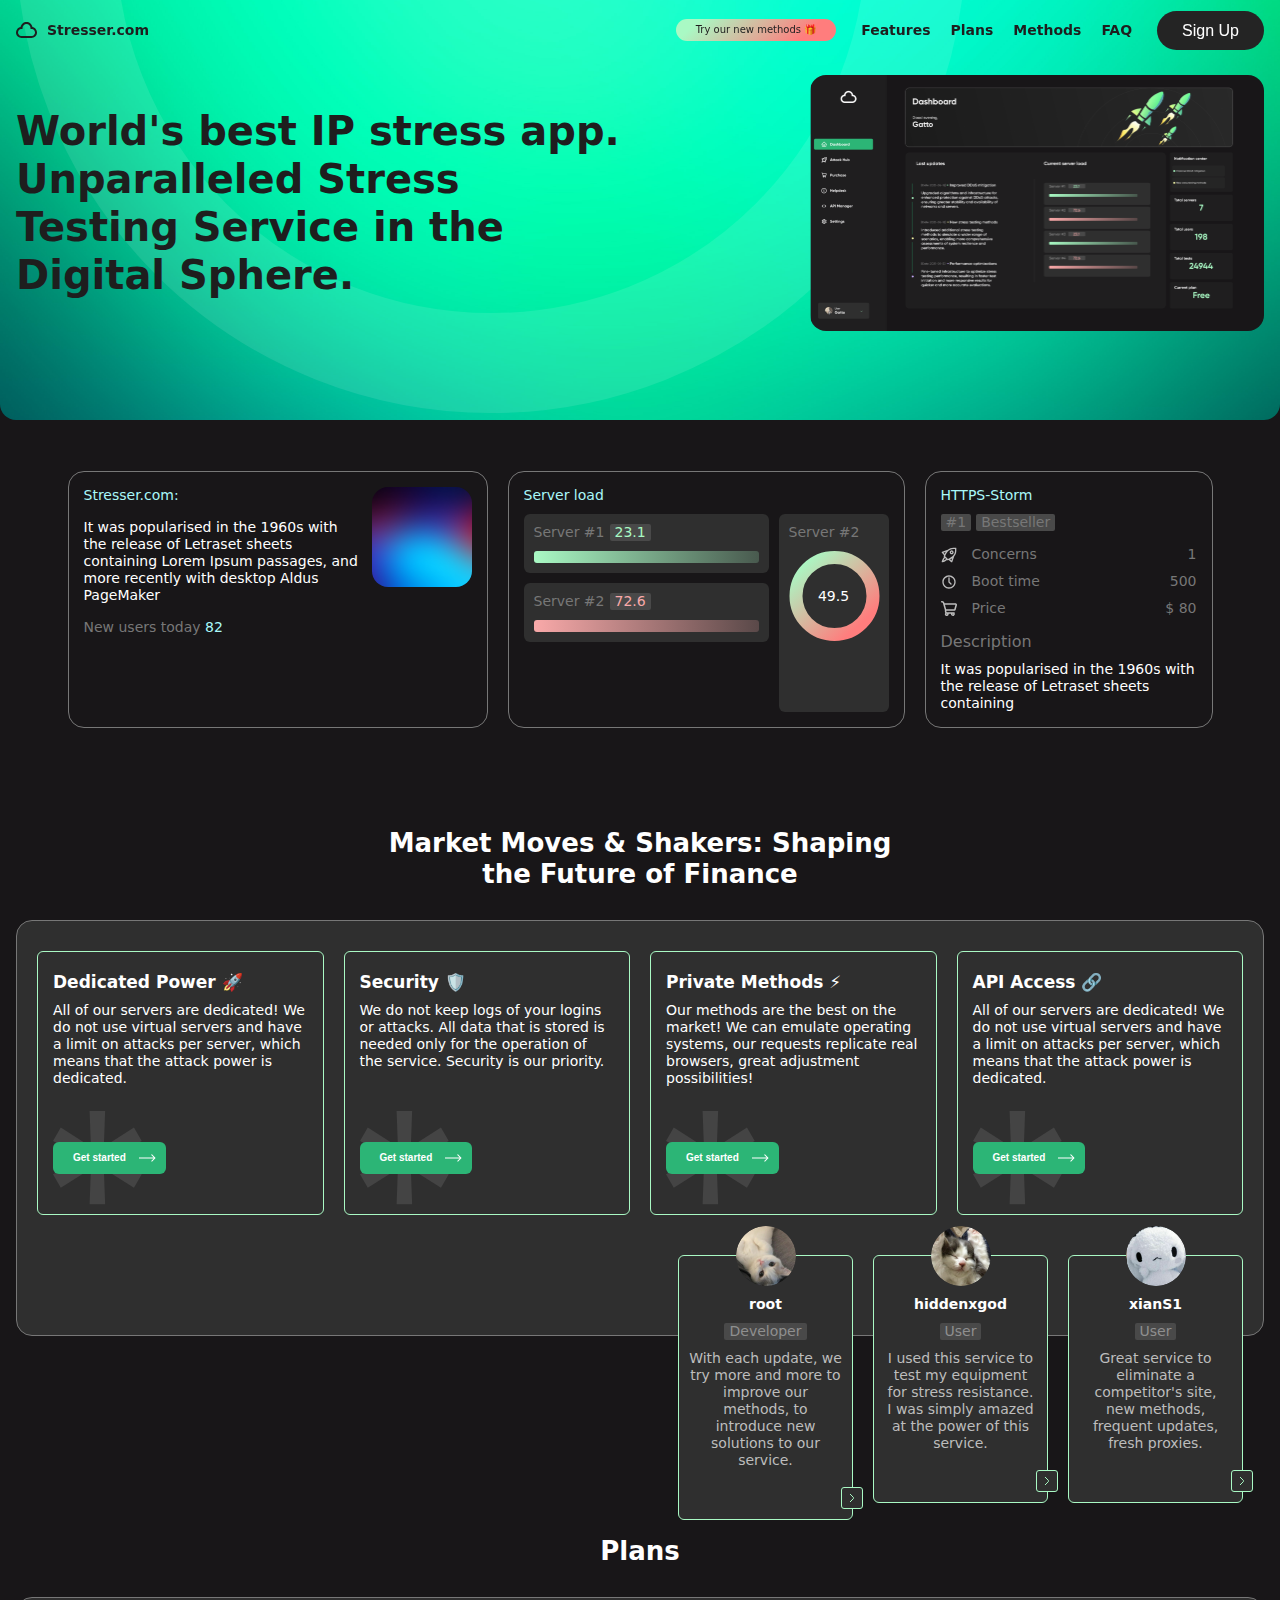
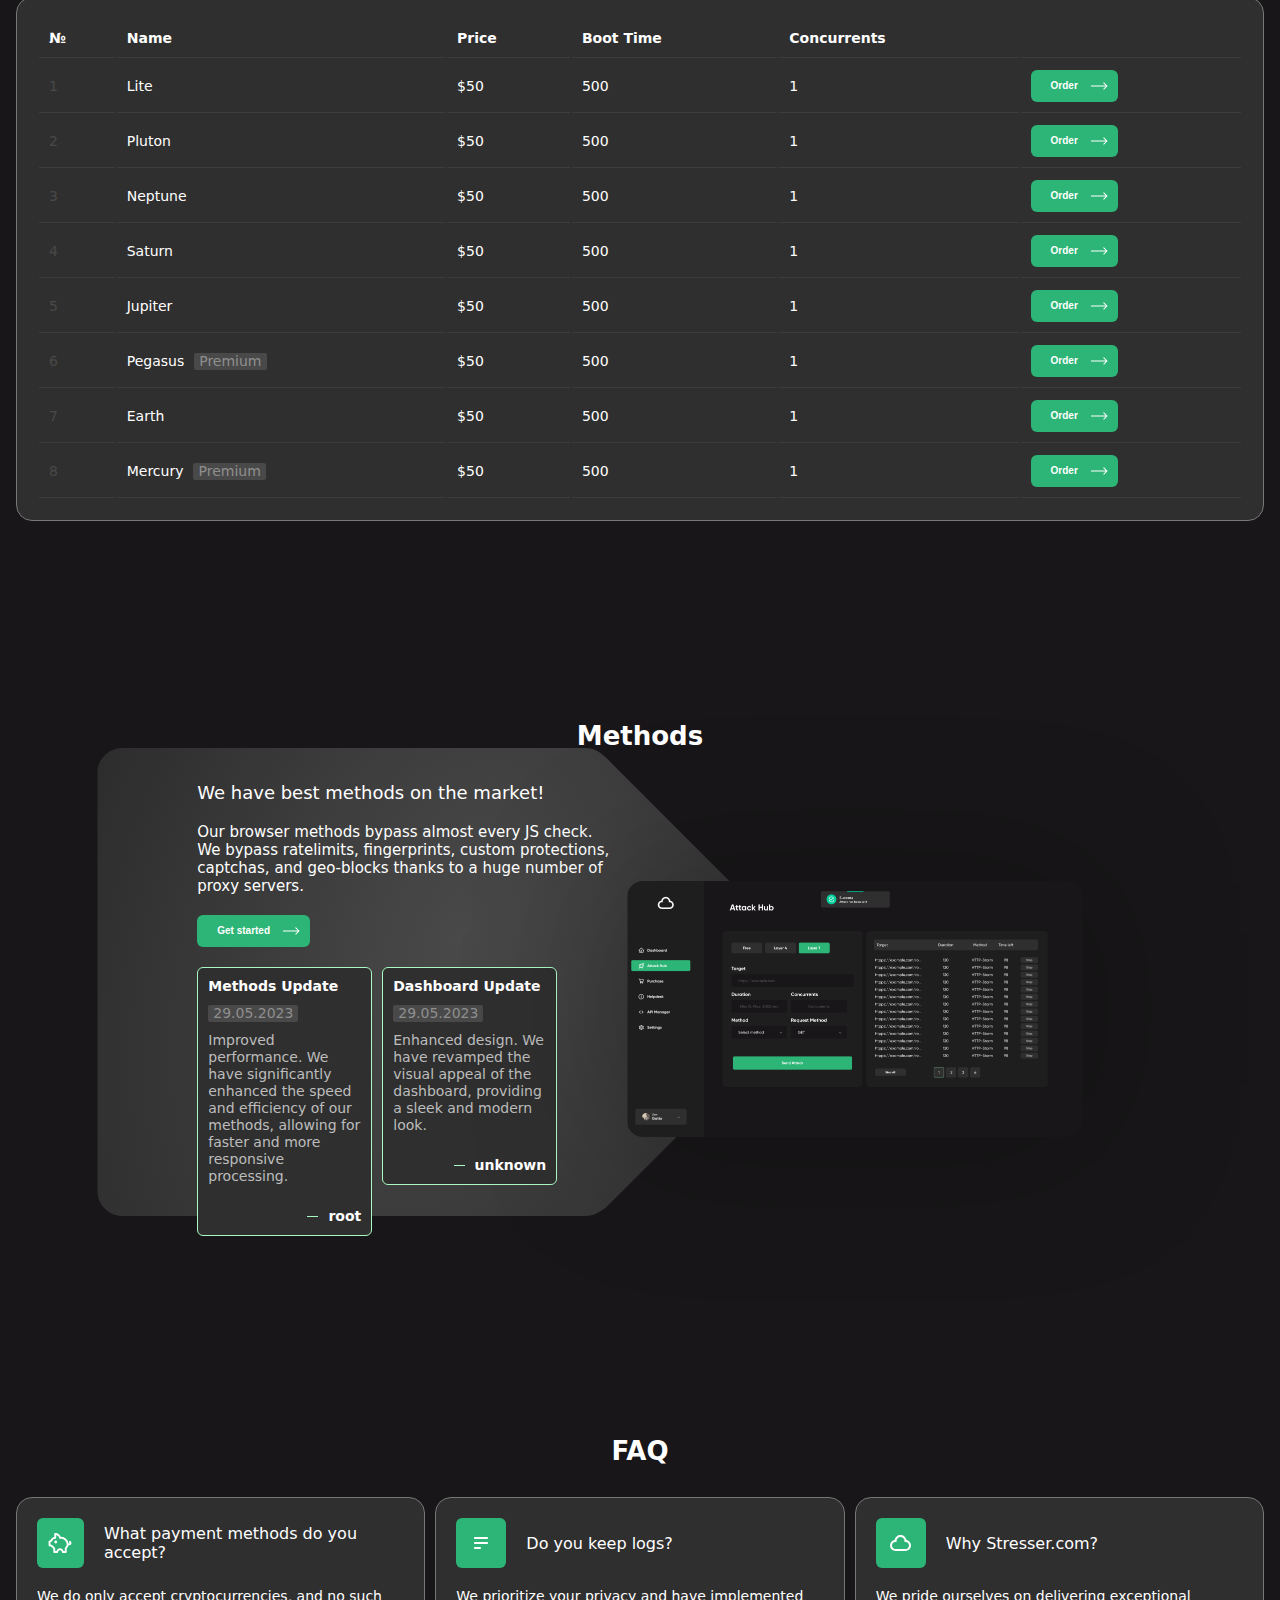
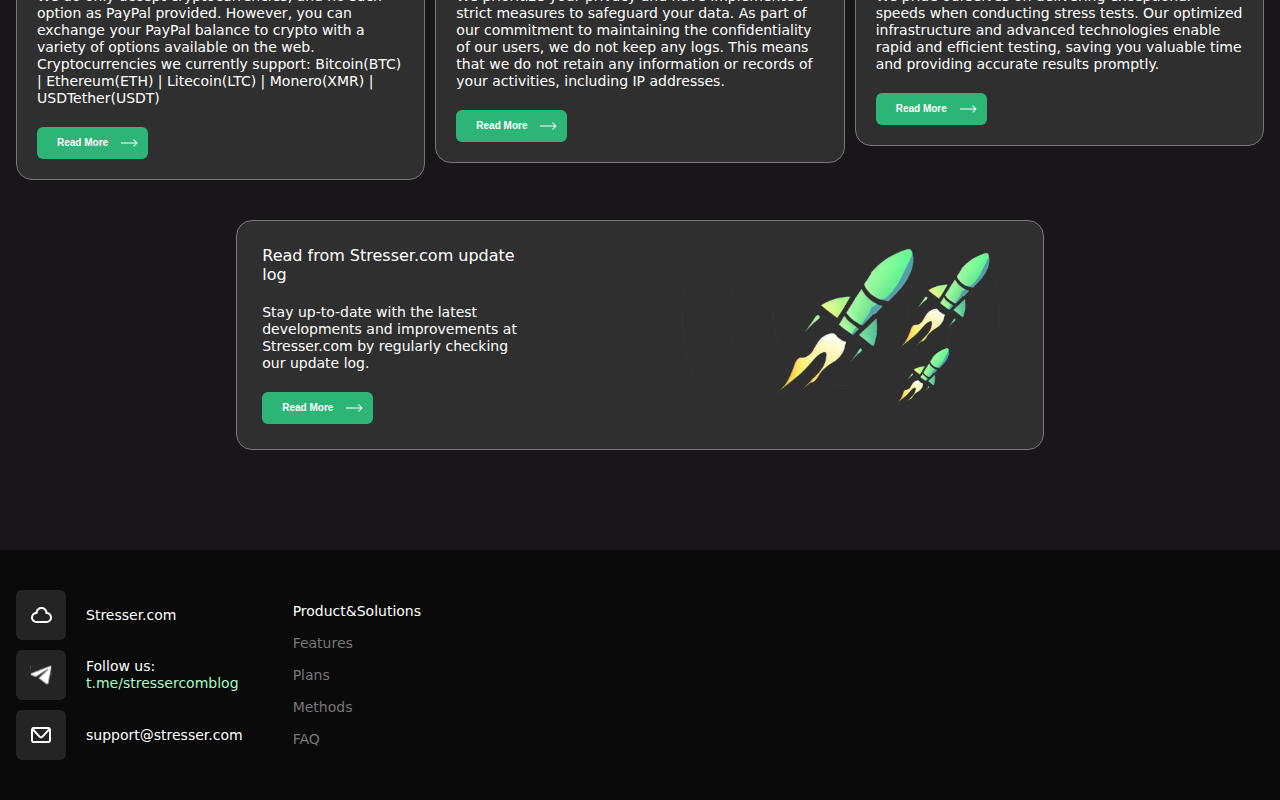
==== index.html @ dfbd0853 "initial commit" ====
<!DOCTYPE html>
<html lang="en">

<head>
	<meta charset="utf-8">
	<meta name="viewport" content="width=device-width, minimum-scale=0.94, maximum-scale=0.94, user-scalable=0" />
	<link rel="icon" type="image/x-icon" href="/assets/uploads/favicon/favicon.svg" />
	<!-- <base href="https://stresser.fadeinside.online"> -->

	<link href="/css/styles.css" rel="stylesheet">
	<script src="/javascript/jquery.js" type="text/javascript"></script>
	<script src="/javascript/scripts.js" type="text/javascript" defer async="false"></script>
</head>

<body>

	<header class="fixed top-0px z-100 left-0px ease flex dir-column jc-center ai-center padd-rl-15px gap-10px min-h-60px col-002 crop">
		<div class="flex max-w-1248px dir-row jc-spabet ai-center gap-10px">
			<!-- logo -->
			<a href="/" class="flex dir-row ai-center gap-10px w-fit">
				<img src="/assets/icons/header-cloud-icon.svg" alt="">
				<p class="bolt">Stresser.com</p>
			</a>
			<!-- menu -->
			<div class="flex dir-row ai-center gap-25px w-fit">
				<a href="" class="flex dir-row ai-center padd-rl-20px padd-tb-5px gap-15px col-bg-011 radius-20px">
					<span class="small-10px medium">Try our new methods <span class="gift">🎁</span></span>
				</a>
				<div class="w-fit flex dir-row ai-start gap-20px">
					<a href="#" class="bolt">Features</a>
					<a href="#" class="bolt">Plans</a>
					<a href="#" class="bolt">Methods</a>
					<a href="#" class="bolt">FAQ</a>
				</div>
				<button class="curcle">Sign Up</button>
			</div>
		</div>
	</header>

	<div class="absolute top-0px left-0px flex dir-column ai-center padd-rl-15px gap-10px">
		<div class="flex dir-row jc-spabet ai-center max-w-1248px relative z-1">
			<img src="/assets/images/header-ellipse.svg" alt="" class="absolute top-0px left-0px z-n1 crop-X">
		</div>
		<img src="/assets/images/header-rectangle.png" alt="" height="420px" class="flex absolute top-0px left-0px z-n1 radius-b-rl-16px">
	</div>

	<div class="flex dir-column ai-center padd-rl-15px gap-10px padd-t-75px col-002">
		<div class="flex dir-row jc-spabet ai-center max-w-1248px relative wrap z-1">
			<h1 class="big bolt-semi">World's best IP stress app.<br>Unparalleled Stress<br>Testing Service in the<br>Digital Sphere.</h1>
			<img src="/assets/images/dashboard-ui.png" height="256px" alt="" class="radius-16px">
		</div>
	</div>

	<div class="flex dir-column ai-center padd-rl-15px padd-t-140px gap-10px">
		<div class="flex dir-row jc-center ai-stretch gap-20px max-w-1248px wrap">
			<!-- Stresser.com -->
			<a class="card-hover flex dir-row ai-start padd-15px gap-10px bor-1px-col005 radius-16px max-w-420px w-fit">
				<div class="flex dir-column ai-start gap-15px">
					<p class="medium col-007">Stresser.com:</p>
					<p>It was popularised in the 1960s with the release of Letraset sheets containing Lorem Ipsum passages, and more recently with desktop Aldus PageMaker</p>
					<p class="col-005">New users today <span class="col-007">82</span></p>
				</div>
				<div><img src="/assets/images/home-brurp.png" alt="" class="obj-f-cover obj-p-center size-100px radius-16px"></div>
			</a>
			<!-- Server load -->
			<a class="card-hover flex dir-column ai-start padd-15px gap-10px bor-1px-col005 radius-16px max-w-420px w-fit">
				<p class="medium col-007">Server load</p>
				<div class="flex dir-row gap-10px w-fit h-100">
					<div class="flex dir-column ai-start gap-10px">
						<!-- #1 -->
						<div class="flex dir-column ai-start padd-10px gap-10px col-bg-004 radius-6px">
							<div class="c43419 --green">
								<p class="col-005">Server #1</p>
								<span>23.1</span>
							</div>
							<div class="c1337"></div>
						</div>
						<!-- #2 -->
						<div class="flex dir-column ai-start padd-10px gap-10px col-bg-004 radius-6px">
							<div class="c43419 --red">
								<p class="col-005">Server #2</p>
								<span>72.6</span>
							</div>
							<div class="c1337 --red"></div>
						</div>
					</div>
					<!-- Curcle -->
					<div class="flex dir-column padd-10px gap-10px col-bg-004 radius-6px">
						<p class="col-005">Server #2</p>
						<div class="flex dir-column ai-center jc-center">
							<div class="size-90px flex dir-column ai-center jc-center relative">
								<img src="/assets/icons/home-curcle.svg" alt="" class="absolute top-0px left-0px">
								<p>49.5</p>
							</div>
						</div>
					</div>
				</div>
			</a>
			<!-- HTTPS-Storm -->
			<a class="card-hover flex dir-column ai-start padd-15px gap-10px bor-1px-col005 radius-16px max-w-420px w-fit">
				<p class="medium col-007">HTTPS-Storm</p>
				<div class="c43419 col-005">
					<span>#1</span>
					<span>Bestseller</span>
				</div>
				<div class="flex dir-column ai-start gap-10px padd-tb-5px">
					<div class="w-256px flex dir-row jc-spabet ai-center col-005">
						<div class="w-fit flex dir-row ai-center gap-15px">
							<img src="/assets/icons/rocket-icon.svg" alt="">
							<p>Concerns</p>
						</div>
						<p>1</p>
					</div>
					<div class="w-256px flex dir-row jc-spabet ai-center col-005">
						<div class="w-fit flex dir-row ai-center gap-15px">
							<img src="/assets/icons/clock-icon.svg" alt="">
							<p>Boot time</p>
						</div>
						<p>500</p>
					</div>
					<div class="w-256px flex dir-row jc-spabet ai-center col-005">
						<div class="w-fit flex dir-row ai-center gap-15px">
							<img src="/assets/icons/shopcar-icon.svg" alt="">
							<p>Price</p>
						</div>
						<p>$ 80</p>
					</div>
				</div>
				<h5 class="col-005">Description</h5>
				<p class="max-w-256px">It was popularised in the 1960s with the release of Letraset sheets containing</p>
			</a>
		</div>
	</div>

	<div class="flex dir-column ai-center padd-t-100px padd-rl-15px gap-10px">
		<div class="flex dir-column ai-center gap-30px max-w-1248px">
			<h1 class="bolt ta-center">Market Moves & Shakers: Shaping<br>the Future of Finance</h1>
			<div class="flex dir-column ai-start padd-rl-20px padd-t-30px padd-b-80px col-bg-004 bor-1px-col005 radius-16px w-fit">
				<div class="respone-cards-256px flex dir-row ai-stretch gap-20px">
					<!-- Dedicated Power -->
					<a class="card-hover flex dir-column ai-start padd-tb-20px padd-rl-15px gap-10px /max-w-256px bol-bg-004 bor-1px-col008 radius-6px">
						<h4 class="bolt">Dedicated Power 🚀</h4>
						<p class="h-100">All of our servers are dedicated! We do not use virtual servers and have a limit on attacks per server, which means that the attack power is dedicated.</p>
						<div class="flex dir-column ai-start padd-t-45px padd-b-20px relative z-1">
							<button class="green-arr">Get started</button>
							<img src="/assets/images/star_.svg" alt="" class="absolute top-14px left-0px z-n1">
						</div>
					</a>
					<!-- Security -->
					<a class="card-hover flex dir-column ai-start padd-tb-20px padd-rl-15px gap-10px /max-w-256px bol-bg-004 bor-1px-col008 radius-6px">
						<h4 class="bolt">Security 🛡️</h4>
						<p class="h-100">We do not keep logs of your logins or attacks. All data that is stored is needed only for the operation of the service. Security is our priority.</p>
						<div class="flex dir-column ai-start padd-t-45px padd-b-20px relative z-1">
							<button class="green-arr">Get started</button>
							<img src="/assets/images/star_.svg" alt="" class="absolute top-14px left-0px z-n1">
						</div>
					</a>
					<!-- Private Methods -->
					<a class="card-hover flex dir-column ai-start padd-tb-20px padd-rl-15px gap-10px /max-w-256px bol-bg-004 bor-1px-col008 radius-6px">
						<h4 class="bolt">Private Methods ⚡</h4>
						<p class="h-100">Our methods are the best on the market! We can emulate operating systems, our requests replicate real browsers, great adjustment possibilities!</p>
						<div class="flex dir-column ai-start padd-t-45px padd-b-20px relative z-1">
							<button class="green-arr">Get started</button>
							<img src="/assets/images/star_.svg" alt="" class="absolute top-14px left-0px z-n1">
						</div>
					</a>
					<!-- API Access -->
					<a class="card-hover flex dir-column ai-start padd-tb-20px padd-rl-15px gap-10px /max-w-256px bol-bg-004 bor-1px-col008 radius-6px">
						<h4 class="bolt">API Access 🔗</h4>
						<p class="h-100">All of our servers are dedicated! We do not use virtual servers and have a limit on attacks per server, which means that the attack power is dedicated.</p>
						<div class="flex dir-column ai-start padd-t-45px padd-b-20px relative z-1">
							<button class="green-arr">Get started</button>
							<img src="/assets/images/star_.svg" alt="" class="absolute top-14px left-0px z-n1">
						</div>
					</a>
				</div>
				<div class="flex w-100 dir-row jc-end ai-start padd-t-40px gap-20px h-1px">
					<!-- root -->
					<a class="card-hover flex dir-column ai-center ta-center gap-10px max-w-175px w-fit min-h-200px col-bg-004 bor-1px-col008 radius-6px relative padd-rl-10px padd-t-40px padd-b-50px">
						<img src="/assets/images/profile/root.png" alt="" height="60px" class="radius-circle absolute top--30px left-50">
						<p class="bolt-semi">root</p>
						<div class="flex dir-row ai-start padd-rl-5px col-bg-006 radius-2px w-fit">
							<p class="col-000">Developer</p>
						</div>
						<p class="col-003">With each update, we try more and more to improve our methods, to introduce new solutions to our service.</p>
						<button class="green-bor absolute right--11px bottom-10px"><img src="/assets/icons/arrow2_button.svg" alt=""></button>
					</a>
					<!-- hiddenxgod -->
					<a class="card-hover flex dir-column ai-center ta-center gap-10px max-w-175px w-fit min-h-200px col-bg-004 bor-1px-col008 radius-6px relative padd-rl-10px padd-t-40px padd-b-50px">
						<img src="/assets/images/profile/hiddenxgod.png" alt="" height="60px" class="radius-circle absolute top--30px left-50">
						<p class="bolt-semi">hiddenxgod</p>
						<div class="flex dir-row ai-start padd-rl-5px col-bg-006 radius-2px w-fit">
							<p class="col-000">User</p>
						</div>
						<p class="col-003">I used this service to test my equipment for stress resistance. I was simply amazed at the power of this service.</p>
						<button class="green-bor absolute right--11px bottom-10px"><img src="/assets/icons/arrow2_button.svg" alt=""></button>
					</a>
					<!-- xianS1 -->
					<a class="card-hover flex dir-column ai-center ta-center gap-10px max-w-175px w-fit min-h-200px col-bg-004 bor-1px-col008 radius-6px relative padd-rl-10px padd-t-40px padd-b-50px">
						<img src="/assets/images/profile/xianS1.png" alt="" height="60px" class="radius-circle absolute top--30px left-50">
						<p class="bolt-semi">xianS1</p>
						<div class="flex dir-row ai-start padd-rl-5px col-bg-006 radius-2px w-fit">
							<p class="col-000">User</p>
						</div>
						<p class="col-003">Great service to eliminate a competitor's site, new methods, frequent updates, fresh proxies.</p>
						<button class="green-bor absolute right--11px bottom-10px"><img src="/assets/icons/arrow2_button.svg" alt=""></button>
					</a>
				</div>
			</div>
		</div>
	</div>

	<div class="flex dir-column ai-center padd-t-200px padd-rl-15px gap-10px">
		<div class="flex dir-column ai-center gap-30px max-w-1248px">
			<h1 class="bolt ta-center">Plans</h1>
			<div class="flex dir-column ai-start padd-20px col-bg-004 bor-1px-col005 radius-16px">
				<table>
					<tr>
						<th>№</th>
						<th>Name</th>
						<th>Price</th>
						<th>Boot Time</th>
						<th>Concurrents</th>
						<th></th>
					</tr>
					<tr>
						<td class="col-006">1</td>
						<td>Lite</td>
						<td>$50</td>
						<td>500</td>
						<td>1</td>
						<td>
							<button class="green-arr">Order</button>
						</td>
					</tr>
					<tr>
						<td class="col-006">2</td>
						<td>Pluton</td>
						<td>$50</td>
						<td>500</td>
						<td>1</td>
						<td>
							<button class="green-arr">Order</button>
						</td>
					</tr>
					<tr>
						<td class="col-006">3</td>
						<td>Neptune</td>
						<td>$50</td>
						<td>500</td>
						<td>1</td>
						<td>
							<button class="green-arr">Order</button>
						</td>
					</tr>
					<tr>
						<td class="col-006">4</td>
						<td>Saturn</td>
						<td>$50</td>
						<td>500</td>
						<td>1</td>
						<td>
							<button class="green-arr">Order</button>
						</td>
					</tr>
					<tr>
						<td class="col-006">5</td>
						<td>Jupiter</td>
						<td>$50</td>
						<td>500</td>
						<td>1</td>
						<td>
							<button class="green-arr">Order</button>
						</td>
					</tr>
					<tr>
						<td class="col-006">6</td>
						<td>
							<div class="flex dir-row ai-center gap-10px">
								<span>Pegasus</span>
								<div class="flex dir-row ai-start padd-rl-5px col-bg-006 radius-2px w-fit">
									<p class="col-000">Premium</p>
								</div>
							</div>
						</td>
						<td>$50</td>
						<td>500</td>
						<td>1</td>
						<td>
							<button class="green-arr">Order</button>
						</td>
					</tr>
					<tr>
						<td class="col-006">7</td>
						<td>Earth</td>
						<td>$50</td>
						<td>500</td>
						<td>1</td>
						<td>
							<button class="green-arr">Order</button>
						</td>
					</tr>
					<tr>
						<td class="col-006">8</td>
						<td>
							<div class="flex dir-row ai-center gap-10px">
								<span>Mercury</span>
								<div class="flex dir-row ai-start padd-rl-5px col-bg-006 radius-2px w-fit">
									<p class="col-000">Premium</p>
								</div>
							</div>
						</td>
						<td>$50</td>
						<td>500</td>
						<td>1</td>
						<td>
							<button class="green-arr">Order</button>
						</td>
					</tr>
				</table>
			</div>
		</div>
	</div>

	<div class="flex dir-column ai-center padd-t-200px padd-rl-15px gap-10px">
		<div class="flex dir-column ai-center gap-30px max-w-1248px">
			<h1 class="bolt ta-center">Methods</h1>
			<div class="flex dir-row ai-center gap-10px w-fit wrap">
				<div class="flex dir-column ai-start gap-20px max-w-420px relative z-1">
					<img src="/assets/icons/home-union.svg" alt="" class="c29327 z-n1">
					<h3>We have best methods on the market!</h3>
					<h6>Our browser methods bypass almost every JS check. We bypass ratelimits, fingerprints, custom protections, captchas, and geo-blocks thanks to a huge number of proxy servers.</h6>
					<button class="green-arr">Get started</button>
					<div class="flex dir-row ai-start gap-10px">
						<!-- Methods Update -->
						<a href="" class="card-hover flex dir-column ai-start gap-10px max-w-175px w-fit min-h-200px col-bg-004 bor-1px-col008 radius-6px relative padd-10px padd-b-50px">
							<p class="bolt-semi">Methods Update</p>
							<div class="flex dir-row ai-start padd-rl-5px col-bg-006 radius-2px w-fit">
								<p class="col-000">29.05.2023</p>
							</div>
							<p class="col-003">Improved performance. We have significantly enhanced the speed and efficiency of our methods, allowing for faster and more responsive processing.</p>
							<div class="absolute flex dir-row ai-center w-fit gap-10px right-0px bottom-0px padd-10px">
								<img src="/assets/icons/line_.svg" alt="">
								<p class="bolt-semi">root</p>
							</div>
						</a>
						<!-- Dashboard Update -->
						<a href="" class="card-hover flex dir-column ai-start gap-10px max-w-175px w-fit min-h-200px col-bg-004 bor-1px-col008 radius-6px relative padd-10px padd-b-50px">
							<p class="bolt-semi">Dashboard Update</p>
							<div class="flex dir-row ai-start padd-rl-5px col-bg-006 radius-2px w-fit">
								<p class="col-000">29.05.2023</p>
							</div>
							<p class="col-003">Enhanced design. We have revamped the visual appeal of the dashboard, providing a sleek and modern look.</p>
							<div class="absolute flex dir-row ai-center w-fit gap-10px right-0px bottom-0px padd-10px">
								<img src="/assets/icons/line_.svg" alt="">
								<p class="bolt-semi">unknown</p>
							</div>
						</a>
					</div>
				</div>
				<img src="/assets/images/attackhub-ui.png" height="256px" alt="" class="radius-16px shadow-75 z-1">
			</div>
		</div>
	</div>

	<div class="flex dir-column ai-center padd-t-200px padd-rl-15px gap-10px">
		<div class="flex dir-column ai-center gap-30px max-w-1248px">
			<h1 class="bolt ta-center">FAQ</h1>
			<div class="flex scroll-X">
				<div class="flex dir-row ai-start gap-10px w-fit">
					<!-- What payment methods do you accept? -->
					<div class="flex dir-column ai-start max-w-500px padd-20px gap-20px radius-16px bor-1px-col005 col-bg-004">
						<div class="flex ai-center gap-20px">
							<div class="flex size-50px ai-center jc-center radius-6px col-bg-016">
								<img src="/assets/icons/hohol-icon.svg" alt="">
							</div>
							<h5>What payment methods do you accept?</h5>
						</div>
						<p>We do only accept cryptocurrencies, and no such option as PayPal provided. However, you can exchange your PayPal balance to crypto with a variety of options available on the web. Cryptocurrencies we currently support: Bitcoin(BTC) | Ethereum(ETH) | Litecoin(LTC) | Monero(XMR) | USDTether(USDT)</p>
						<button class="green-arr">Read More</button>
					</div>
					<!-- Do you keep logs? -->
					<div class="flex dir-column ai-start max-w-500px padd-20px gap-20px radius-16px bor-1px-col005 col-bg-004">
						<div class="flex ai-center gap-20px">
							<div class="flex size-50px ai-center jc-center radius-6px col-bg-016">
								<img src="/assets/icons/list-icon.svg" alt="">
							</div>
							<h5>Do you keep logs?</h5>
						</div>
						<p>We prioritize your privacy and have implemented strict measures to safeguard your data. As part of our commitment to maintaining the confidentiality of our users, we do not keep any logs. This means that we do not retain any information or records of your activities, including IP addresses.</p>
						<button class="green-arr">Read More</button>
					</div>
					<!-- Why Stresser.com? -->
					<div class="flex dir-column ai-start max-w-500px padd-20px gap-20px radius-16px bor-1px-col005 col-bg-004">
						<div class="flex ai-center gap-20px">
							<div class="flex size-50px ai-center jc-center radius-6px col-bg-016">
								<img src="/assets/icons/cloud-icon.svg" alt="">
							</div>
							<h5>Why Stresser.com?</h5>
						</div>
						<p>We pride ourselves on delivering exceptional speeds when conducting stress tests. Our optimized infrastructure and advanced technologies enable rapid and efficient testing, saving you valuable time and providing accurate results promptly.</p>
						<button class="green-arr">Read More</button>
					</div>
				</div>
			</div>
			<!-- Read from Stresser.com update log -->
			<div class="flex ai-start radius-16px bor-1px-col005 col-bg-004 wrap w-fit">
				<div class="flex padd-25px dir-column ai-start gap-20px max-w-320px">
					<h5>Read from Stresser.com update log</h5>
					<p>Stay up-to-date with the latest developments and improvements at Stresser.com by regularly checking our update log.</p>
					<button class="green-arr">Read More</button>
				</div>
				<img src="/assets/images/usa-rokets.png" height="193px" alt="">
			</div>
		</div>
	</div>

	<div class="flex dir-column padd-t-100px ai-center gap-10px">
		<div class="flex dir-column padd-rl-15px ai-center col-bg-018">
			<div class="flex dir-row max-w-1248px padd-tb-40px ai-center gap-50px wrap">
				
				<div class="flex dir-column ai-start gap-10px w-fit">
					<a href="/" class="flex ai-center gap-20px w-fit">
						<div class="flex size-50px ai-center jc-center radius-6px col-bg-010">
							<img src="/assets/icons/cloud-icon.svg" alt="">
						</div>
						<p>Stresser.com</p>
					</a>
					<a href="https://t.me/stressercomblog" target="_blank" class="flex ai-center gap-20px w-fit">
						<div class="flex size-50px ai-center jc-center radius-6px col-bg-010">
							<img src="/assets/icons/tg-icon.svg" alt="">
						</div>
						<div class="flex dir-column w-fit">
							<p>Follow us:</p>
							<p class="col-008">t.me/stressercomblog</p>
						</div>
					</a>
					<a href="mailto:support@stresser.com" class="flex ai-center gap-20px w-fit">
						<div class="flex size-50px ai-center jc-center radius-6px col-bg-010">
							<img src="/assets/icons/email-icon.svg" alt="">
						</div>
						<p>support@stresser.com</p>
					</a>
				</div>
				<div class="flex w-fit dir-column col-005 ai-start gap-15px">
					<p class="medium col-001">Product&Solutions</p>
					<a href="#">Features</a>
					<a href="#">Plans</a>
					<a href="#">Methods</a>
					<a href="#">FAQ</a>
				</div>
			</div>
		</div>
	</div>


</body>

</html>
---- css/styles.css ----
@font-face {
	font-family: "Inter";
	src: url("/assets/fonts/Inter-VariableFont_slnt,wght.ttf");
}
@font-face {
	font-family: "CascadiaMono";
	src: url("/assets/fonts/CascadiaMonoPL-Regular.ttf");
}
h1 {
	font-size: 26px;
	line-height: 31px;
}

h2 {
	font-size: 22px;
	line-height: 26px;
}

h3 {
	font-size: 18px;
	line-height: 21px;
}

h4 {
	font-size: 17px;
	line-height: 20px;
}

h5 {
	font-size: 16px;
	line-height: 19px;
}

h6 {
	font-size: 15px;
	line-height: 18px;
}

p, a {
	font-size: 14px;
	line-height: 17px;
}

ul, ol {
	margin: 0px;
	padding-inline-start: 20px;
}

h1, h2, h3, h4, h5, h6, p, a {
	margin: 0px;
	color: currentColor;
	word-break: break-word;
	white-space: pre-line;
	font-style: normal;
	font-weight: 400;
}

.wb-unset {
	word-break: normal !important;
}

.ws-nowrap {
	white-space: nowrap;
}

.font-regular {
	font-family: "Inter", system-ui !important;
}

.font-mono {
	font-family: "CascadiaMono", system-ui;
}

.ta-center {
	text-align: center;
}

.h1 {
	font-size: 26px;
	line-height: 31px;
}

.h2 {
	font-size: 22px;
	line-height: 26px;
}

.h3 {
	font-size: 18px;
	line-height: 21px;
}

.h4 {
	font-size: 17px;
	line-height: 20px;
}

.h5 {
	font-size: 16px;
	line-height: 19px;
}

.h6 {
	font-size: 15px;
	line-height: 18px;
}

.p {
	font-size: 14px;
	line-height: 17px;
}

.small-10px {
	font-size: 10px;
	line-height: 12px;
}

.line-clamp {
	overflow: hidden;
	text-overflow: ellipsis;
	display: -webkit-box;
	-webkit-line-clamp: 1;
	-webkit-box-orient: vertical;
}

.lh-unset {
	line-height: unset !important;
}

.big {
	font-size: 40px;
	line-height: 48px;
}

.thin {
	font-weight: 100;
}

.thin-extra {
	font-weight: 200;
}

.light {
	font-weight: 300;
}

.regular {
	font-weight: 400;
}

.medium {
	font-weight: 500;
}

.bolt-semi {
	font-weight: 600;
}

.bolt {
	font-weight: 700;
}

.bolt-extra {
	font-weight: 800;
}

.black {
	font-weight: 900;
}

*, ::after, ::before {
	box-sizing: border-box;
}

html {
	font-family: "Inter", system-ui;
	font-style: normal;
	font-weight: 400;
	font-size: 14px;
	line-height: 17px;
	color: var(--color_primany_001);
	cursor: default;
	scroll-behavior: smooth;
}

body {
	background-color: var(--color_primany_009);
	-webkit-tap-highlight-color: transparent;
	margin: 0px;
	padding: 0px;
	width: 100%;
	height: 100%;
	overflow-x: hidden;
}

img {
	user-select: none;
	object-fit: cover;
	object-position: center;
	box-sizing: border-box;
	pointer-events: none;
	user-select: none;
}

:root {
	color-scheme: dark;
	--color_primany_000: #8F8F8F;
	--color_primany_001: #FFFFFF;
	--color_primany_002: #1E1E1E;
	--color_primany_003: #BDBDBD;
	--color_primany_004: #2F2F2F;
	--color_primany_005: #777777;
	--color_primany_006: #494949;
	--color_primany_007: #A9F8F9;
	--color_primany_008: #A9F9C4;
	--color_primany_009: #181618;
	--color_primany_010: #242424;
	--color_primany_011: linear-gradient(137.64deg, #A9F9C4 13.31%, #FF7D7D 79.84%);
	--color_primany_012: linear-gradient(90deg, #A9F9C4 0%, rgba(169, 249, 196, 0.21) 100%);
	--color_primany_013: linear-gradient(90deg, #F9A9A9 0%, rgba(249, 169, 169, 0.21) 100%);
	--color_primany_014: #F9A9A9;
	--color_primany_015: rgba(255, 255, 255, 0.1);
	--color_primany_016: #2CB576;
	--color_primany_017: #3C3C3C;
	--color_primany_018: #0A0A0A;
	--color_primany_019: #000000;
}

.bor-1px-col000 {
	border: 1px solid var(--color_primany_000);
}

.bor-1px-col005 {
	border: 1px solid var(--color_primany_005);
}

.bor-1px-col008 {
	border: 1px solid var(--color_primany_008);
}

button {
	border: unset;
	font-size: 16px;
	line-height: 19px;
}
button.curcle {
	display: flex;
	flex-direction: row;
	justify-content: center;
	align-items: center;
	padding: 10px 25px;
	gap: 10px;
	min-height: 35px;
	transition: all 200ms ease;
	background: var(--color_primany_010);
	color: var(--color_primany_001);
	border-radius: 35px;
}
button.curcle:hover {
	transform: scale(1.02);
	background-color: var(--color_primany_004);
}
button.green-bor {
	display: flex;
	flex-direction: column;
	justify-content: center;
	align-items: center;
	padding: 0px;
	gap: 10px;
	min-width: 22px;
	min-height: 22px;
	background: var(--color_primany_004);
	transition: all 200ms ease;
	border: 1px solid var(--color_primany_008);
	border-radius: 3px;
}
button.green-bor:hover {
	background: var(--color_primany_016);
	transform: scale(1.02);
}
button.green-arr {
	position: relative;
	display: flex;
	flex-direction: row;
	align-items: center;
	padding: 10px 20px;
	gap: 10px;
	padding-right: 40px;
	font-size: 10px;
	line-height: 12px;
	font-weight: 700;
	min-height: 32px;
	transition: all 200ms ease;
	background: var(--color_primany_016);
	color: var(--color_primany_001);
	border-radius: 6px;
}
button.green-arr:hover {
	transform: scale(1.02);
	background-color: var(--color_primany_008);
}
button.green-arr:hover::after {
	transform: translateX(3px);
}
button.green-arr::after {
	content: "";
	position: absolute;
	top: 0;
	right: 0;
	width: 17px;
	transition: all 200ms ease;
	height: calc(100% - 20px);
	padding: 10px;
	background-image: url("data:image/svg+xml,%3Csvg width='17' height='8' viewBox='0 0 17 8' fill='none' xmlns='http://www.w3.org/2000/svg'%3E%3Cpath d='M16.3536 4.35355C16.5488 4.15829 16.5488 3.84171 16.3536 3.64645L13.1716 0.464466C12.9763 0.269204 12.6597 0.269204 12.4645 0.464466C12.2692 0.659728 12.2692 0.976311 12.4645 1.17157L15.2929 4L12.4645 6.82843C12.2692 7.02369 12.2692 7.34027 12.4645 7.53553C12.6597 7.7308 12.9763 7.7308 13.1716 7.53553L16.3536 4.35355ZM0 4.5H16V3.5H0V4.5Z' fill='white'/%3E%3C/svg%3E%0A");
	background-repeat: no-repeat;
	background-position: center;
	box-sizing: content-box;
}

.col-bg-opaque {
	background-color: transparent !important;
}

.col-bg-000 {
	background-color: var(--color_primany_000);
}

.col-bg-001 {
	background-color: var(--color_primany_001);
}

.col-bg-002 {
	background-color: var(--color_primany_002);
}

.col-bg-003 {
	background-color: var(--color_primany_003);
}

.col-bg-004 {
	background-color: var(--color_primany_004);
}

.col-bg-005 {
	background-color: var(--color_primany_005);
}

.col-bg-006 {
	background-color: var(--color_primany_006);
}

.col-bg-007 {
	background-color: var(--color_primany_007);
}

.col-bg-008 {
	background-color: var(--color_primany_008);
}

.col-bg-009 {
	background-color: var(--color_primany_009);
}

.col-bg-010 {
	background-color: var(--color_primany_010);
}

.col-bg-011 {
	background: var(--color_primany_011);
}

.col-bg-012 {
	background: var(--color_primany_012);
}

.col-bg-013 {
	background: var(--color_primany_013);
}

.col-bg-014 {
	background-color: var(--color_primany_014);
}

.col-bg-015 {
	background-color: var(--color_primany_015);
}

.col-bg-016 {
	background-color: var(--color_primany_016);
}

.col-bg-017 {
	background-color: var(--color_primany_017);
}

.col-bg-018 {
	background-color: var(--color_primany_018);
}

.col-bg-019 {
	background-color: var(--color_primany_019);
}

.col-current {
	color: currentColor;
}

.col-000 {
	color: var(--color_primany_000);
}

.col-001 {
	color: var(--color_primany_001);
}

.col-002 {
	color: var(--color_primany_002);
}

.col-003 {
	color: var(--color_primany_003);
}

.col-004 {
	color: var(--color_primany_004);
}

.col-005 {
	color: var(--color_primany_005);
}

.col-006 {
	color: var(--color_primany_006);
}

.col-007 {
	color: var(--color_primany_007);
}

.col-008 {
	color: var(--color_primany_008);
}

.col-009 {
	color: var(--color_primany_009);
}

.col-010 {
	color: var(--color_primany_010);
}

.col-011 {
	color: var(--color_primany_011);
}

.col-012 {
	color: var(--color_primany_012);
}

.col-013 {
	color: var(--color_primany_013);
}

.col-014 {
	color: var(--color_primany_014);
}

.col-015 {
	color: var(--color_primany_015);
}

.col-016 {
	color: var(--color_primany_016);
}

.col-017 {
	color: var(--color_primany_017);
}

.col-018 {
	color: var(--color_primany_018);
}

.col-019 {
	color: var(--color_primany_019);
}

.blur-20px {
	filter: blur(20px);
}

.blur-50px {
	filter: blur(50px);
}

.blur-bd-20px {
	backdrop-filter: blur(20px);
}

.blur-bd-50px {
	backdrop-filter: blur(50px);
}

.shadow-13x25 {
	box-shadow: 0px 13px 25px rgba(0, 0, 0, 0.0588235294);
}

.shadow-75 {
	filter: drop-shadow(0px 0px 75px rgba(0, 0, 0, 0.25));
}

.hidden {
	visibility: hidden;
}

.iso {
	isolation: isolate;
}

.none {
	display: none !important;
}

.flex {
	display: flex;
	width: inherit;
	box-sizing: border-box;
}

.grow {
	flex-grow: 1;
}

.dir-column {
	flex-direction: column;
}

.dir-row {
	flex-direction: row;
}

.dir-column-rev {
	flex-direction: column-reverse;
}

.dir-row-rev {
	flex-direction: row-reverse;
}

.wrap {
	flex-wrap: wrap;
}

.nowrap {
	flex-wrap: nowrap !important;
}

.ac-center {
	align-content: center;
}

.ac-end {
	align-content: flex-end;
}

.ac-start {
	align-content: flex-start;
}

.ac-spa_aro {
	align-content: space-around;
}

.ac-spa_bet {
	align-content: space-between;
}

.ac-stretch {
	align-content: stretch;
}

.jc-unset {
	justify-content: unset !important;
}

.jc-center {
	justify-content: center;
}

.jc-end {
	justify-content: flex-end;
}

.jc-start {
	justify-content: flex-start;
}

.jc-spa_aro {
	justify-content: space-around;
}

.jc-spabet {
	justify-content: space-between;
}

.jc-spabet\! {
	justify-content: space-between !important;
}

.jc-spaeve {
	justify-content: space-evenly;
}

.ai-unset {
	align-items: unset !important;
}

.ai-center {
	align-items: center;
}

.ai-end {
	align-items: flex-end;
}

.ai-start {
	align-items: flex-start;
}

.ai-stretch {
	align-items: stretch;
}

.ai-baseline {
	align-items: baseline;
}

.gap-unset {
	gap: unset !important;
}

.gap-0px {
	gap: 0px;
}

.gap-1px {
	gap: 1px;
}

.gap-3px {
	gap: 3px;
}

.gap-5px {
	gap: 5px;
}

.gap-10px {
	gap: 10px;
}

.gap-10px\! {
	gap: 10px !important;
}

.gap-15px {
	gap: 15px;
}

.gap-20px {
	gap: 20px;
}

.gap-25px {
	gap: 25px;
}

.gap-30px {
	gap: 30px;
}

.gap-35px {
	gap: 35px;
}

.gap-40px {
	gap: 40px;
}

.gap-45px {
	gap: 45px;
}

.gap-50px {
	gap: 50px;
}

.inputLike,
input[type=""],
input[type=text],
input[type=tel],
input[type=date],
input[type=number],
input[type=email],
textarea {
	resize: none;
	display: flex;
	flex-direction: row;
	justify-content: center;
	align-items: center;
	padding: 5px 20px;
	gap: 20px;
	min-height: 40px;
	border-radius: 6px;
	border: unset;
	box-sizing: border-box;
	font-family: "Inter", system-ui;
	font-style: normal;
	font-weight: 500;
	font-size: 14px;
	line-height: 17px;
	outline-style: solid;
	outline-width: 1px;
	outline-color: var(--color_primany_000);
	background-color: var(--color_primany_001);
	color: var(--color_primany_005);
}
.inputLike[transparent],
input[type=""][transparent],
input[type=text][transparent],
input[type=tel][transparent],
input[type=date][transparent],
input[type=number][transparent],
input[type=email][transparent],
textarea[transparent] {
	padding: 0;
	gap: 0;
	min-height: 0;
	border-radius: 0;
	background-color: transparent !important;
	outline: unset !important;
}
.inputLike[type=number],
input[type=""][type=number],
input[type=text][type=number],
input[type=tel][type=number],
input[type=date][type=number],
input[type=number][type=number],
input[type=email][type=number],
textarea[type=number] {
	appearance: none;
}
.inputLike[type=number]::-webkit-inner-spin-button,
input[type=""][type=number]::-webkit-inner-spin-button,
input[type=text][type=number]::-webkit-inner-spin-button,
input[type=tel][type=number]::-webkit-inner-spin-button,
input[type=date][type=number]::-webkit-inner-spin-button,
input[type=number][type=number]::-webkit-inner-spin-button,
input[type=email][type=number]::-webkit-inner-spin-button,
textarea[type=number]::-webkit-inner-spin-button {
	-webkit-appearance: none;
}
.inputLike.colForce,
input[type=""].colForce,
input[type=text].colForce,
input[type=tel].colForce,
input[type=date].colForce,
input[type=number].colForce,
input[type=email].colForce,
textarea.colForce {
	background-color: var(--color_primany_002) !important;
}
.inputLike:autofill,
input[type=""]:autofill,
input[type=text]:autofill,
input[type=tel]:autofill,
input[type=date]:autofill,
input[type=number]:autofill,
input[type=email]:autofill,
textarea:autofill {
	-webkit-text-fill-color: var(--color_primany_005);
	-webkit-box-shadow: 0 0 0px 1000px var(--color_primany_002) inset;
	transition: background-color infinite ease-in-out 0s;
}
.inputLike::placeholder,
input[type=""]::placeholder,
input[type=text]::placeholder,
input[type=tel]::placeholder,
input[type=date]::placeholder,
input[type=number]::placeholder,
input[type=email]::placeholder,
textarea::placeholder {
	color: var(--color_primany_003);
}
.inputLike:focus, .inputLike:hover,
input[type=""]:focus,
input[type=""]:hover,
input[type=text]:focus,
input[type=text]:hover,
input[type=tel]:focus,
input[type=tel]:hover,
input[type=date]:focus,
input[type=date]:hover,
input[type=number]:focus,
input[type=number]:hover,
input[type=email]:focus,
input[type=email]:hover,
textarea:focus,
textarea:hover {
	cursor: text;
	outline-style: solid;
	outline-width: 1px;
	outline-color: var(--color_primany_019);
	background-color: var(--color_primany_002);
}
.inputLike[disabled],
input[type=""][disabled],
input[type=text][disabled],
input[type=tel][disabled],
input[type=date][disabled],
input[type=number][disabled],
input[type=email][disabled],
textarea[disabled] {
	color: var(--color_primany_003);
	background-color: var(--color_primany_002);
}
.inputLike[disabled]:hover,
input[type=""][disabled]:hover,
input[type=text][disabled]:hover,
input[type=tel][disabled]:hover,
input[type=date][disabled]:hover,
input[type=number][disabled]:hover,
input[type=email][disabled]:hover,
textarea[disabled]:hover {
	cursor: not-allowed;
}
.inputLike.status:invalid,
input[type=""].status:invalid,
input[type=text].status:invalid,
input[type=tel].status:invalid,
input[type=date].status:invalid,
input[type=number].status:invalid,
input[type=email].status:invalid,
textarea.status:invalid {
	outline-color: var(--color_primany_008);
}
.inputLike.status:valid,
input[type=""].status:valid,
input[type=text].status:valid,
input[type=tel].status:valid,
input[type=date].status:valid,
input[type=number].status:valid,
input[type=email].status:valid,
textarea.status:valid {
	outline-color: var(--color_primany_007);
}

textarea {
	padding: 12px 20px;
}

.input-item {
	display: flex;
	flex-direction: row;
	align-items: start;
	justify-content: center;
	padding: 20px;
	background-color: var(--color_primany_001);
	position: relative;
	cursor: pointer;
	width: 100%;
	border-radius: 6px;
	user-select: none;
}
.input-item:hover {
	background-color: var(--color_primany_002);
}

.custom-switch {
	position: relative;
	display: flex;
	user-select: none;
}
.custom-switch > input {
	position: absolute;
	z-index: -1;
	opacity: 0;
}
.custom-switch > input:focus + span, .custom-switch > input:hover + span {
	cursor: pointer;
	border-color: var(--color_primany_006);
	background-color: var(--color_primany_002);
}
.custom-switch > input:focus + span:before, .custom-switch > input:hover + span:before {
	scale: 1.1;
}
.custom-switch > input:checked + span {
	background-color: var(--color_primany_006);
	border-color: var(--color_primany_006);
}
.custom-switch > input:checked + span:before {
	background-color: var(--color_primany_012);
	left: calc(100% - 4px);
	transform: translateX(-100%);
}
.custom-switch > span {
	position: relative;
	cursor: pointer;
	display: flex;
	margin-right: 10px;
	background-color: var(--color_primany_000);
	border: 1px solid var(--color_primany_019);
	width: 44px;
	height: 22px;
	border-radius: 14px;
}
.custom-switch > span:before {
	content: "";
	position: absolute;
	top: 4px;
	left: 4px;
	width: 13px;
	height: 13px;
	background: var(--color_primany_005);
	border-radius: 14px;
	transition: 0.2s;
}

.custom-checkbox {
	display: flex;
	height: fit-content;
	align-items: center;
	justify-content: start;
	user-select: none;
}
.custom-checkbox > input {
	position: absolute;
	z-index: -1;
	opacity: 0;
}
.custom-checkbox > input + span + div::before {
	display: none !important;
	content: none !important;
}
.custom-checkbox > input:focus + span:not(.excludeBefore)::before, .custom-checkbox > input:hover + span:not(.excludeBefore)::before {
	cursor: pointer;
	border-color: var(--color_primany_006);
	background-color: var(--color_primany_002);
}
.custom-checkbox > input:checked + span:not(.excludeBefore)::before {
	border-color: var(--color_primany_006);
	background-color: var(--color_primany_006);
	background-image: url("data:image/svg+xml,%3csvg xmlns='http://www.w3.org/2000/svg' viewBox='0 0 8 8'%3e%3cpath fill='%23fff' d='M6.564.75l-3.59 3.612-1.538-1.55L0 4.26 2.974 7.25 8 2.193z'/%3e%3c/svg%3e");
}
.custom-checkbox > input:disabled + span:not(.excludeBefore)::before {
	background-color: var(--color_primany_019);
}
.custom-checkbox > span:not(.excludeBefore) {
	display: inline-flex;
	align-items: center;
	user-select: none;
}
.custom-checkbox > span:not(.excludeBefore)::before {
	content: "";
	display: inline-block;
	width: 22px;
	height: 22px;
	flex-shrink: 0;
	flex-grow: 0;
	background-color: var(--color_primany_000);
	border: 1px solid var(--color_primany_019);
	border-radius: 6px;
	margin-right: 10px;
	background-repeat: no-repeat;
	background-position: center center;
	background-size: 50% 50%;
}

.custom-radio {
	display: flex;
	height: fit-content;
	align-items: center;
	justify-content: start;
	user-select: none;
}
.custom-radio > input {
	position: absolute;
	z-index: -1;
	opacity: 0;
}
.custom-radio > input + span + div::before {
	display: none !important;
	content: none !important;
}
.custom-radio > input:focus + div:not(.excludeBefore)::before, .custom-radio > input:focus + span:not(.excludeBefore)::before, .custom-radio > input:hover + div:not(.excludeBefore)::before, .custom-radio > input:hover + span:not(.excludeBefore)::before {
	cursor: pointer;
	border-color: var(--color_primany_006);
	background-color: var(--color_primany_002);
}
.custom-radio > input:checked + div:not(.excludeBefore)::before, .custom-radio > input:checked + span:not(.excludeBefore)::before {
	border-color: var(--color_primany_006);
	background-color: var(--color_primany_006);
	background-image: url("data:image/svg+xml,%3csvg xmlns='http://www.w3.org/2000/svg' viewBox='-4 -4 8 8'%3e%3ccircle r='4' fill='%23fff'/%3e%3c/svg%3e");
}
.custom-radio > input:disabled + div:not(.excludeBefore)::before, .custom-radio > input:disabled + span:not(.excludeBefore)::before {
	background-color: var(--color_primany_019);
}
.custom-radio > div:not(.excludeBefore),
.custom-radio > span:not(.excludeBefore) {
	display: inline-flex;
	align-items: center;
	user-select: none;
}
.custom-radio > div:not(.excludeBefore)::before,
.custom-radio > span:not(.excludeBefore)::before {
	content: "";
	display: inline-block;
	width: 22px;
	height: 22px;
	flex-shrink: 0;
	flex-grow: 0;
	background-color: var(--color_primany_000);
	border: 1px solid var(--color_primany_019);
	border-radius: 50%;
	margin-right: 10px;
	background-repeat: no-repeat;
	background-position: center center;
	background-size: 50% 50%;
}

.custom-color > input {
	appearance: none;
	width: 80px;
	height: 40px;
	background-color: transparent;
	padding: none;
	border: none;
	cursor: pointer;
}
.custom-color > input::-webkit-color-swatch {
	border-radius: 40px;
	border: none;
}
.custom-color > input::-moz-color-swatch {
	border-radius: 40px;
	border: none;
}
.custom-color > input:hover {
	cursor: pointer;
	scale: 1.02;
}

a {
	text-decoration: none;
}
a:hover {
	color: var(--color_primany_001);
}
a.card-hover {
	color: currentColor;
	transition: all 200ms ease;
	cursor: pointer;
}
a.card-hover:hover {
	transform: translateY(-3px);
}

.marg-t-20px {
	margin-top: 20px;
}

.marg-15px {
	margin: 15px;
}

.marg-20px {
	margin: 20px;
}

.marg-l-48px {
	margin-left: 48px;
}

.marg-l-35px {
	margin-left: 35px;
}

.marg-b-10px {
	margin-bottom: 10px;
}

.obj-f-cover {
	object-fit: cover;
	background-size: cover;
}

.obj-f-scale {
	object-fit: scale-down;
}

.obj-f-none {
	object-fit: none;
}

.obj-p-center {
	object-position: center;
	background-position: center;
}

.bg-s-cover {
	background-size: cover !important;
}

.padd-unset {
	padding: unset !important;
}

.padd-5px {
	padding: 5px;
}

.padd-10px {
	padding: 10px;
}

.padd-15px {
	padding: 15px;
}

.padd-20px {
	padding: 20px;
}

.padd-25px {
	padding: 25px;
}

.padd-t-20px {
	padding-top: 20px;
}

.padd-t-10px {
	padding-top: 10px;
}

.padd-t-15px {
	padding-top: 15px;
}

.padd-t-20px {
	padding-top: 20px;
}

.padd-t-30px {
	padding-top: 30px;
}

.padd-t-40px {
	padding-top: 40px;
}

.padd-t-45px {
	padding-top: 45px;
}

.padd-t-75px {
	padding-top: 75px;
}

.padd-t-85px {
	padding-top: 85px;
}

.padd-t-100px {
	padding-top: 100px;
}

.padd-t-140px {
	padding-top: 140px;
}

.padd-t-190px {
	padding-top: 190px;
}

.padd-t-200px {
	padding-top: 200px;
}

.padd-tb-2px {
	padding-top: 2px;
	padding-bottom: 2px;
}

.padd-tb-5px {
	padding-top: 5px;
	padding-bottom: 5px;
}

.padd-tb-15px {
	padding-top: 15px;
	padding-bottom: 15px;
}

.padd-tb-20px {
	padding-top: 20px;
	padding-bottom: 20px;
}

.padd-tb-30px {
	padding-top: 30px;
	padding-bottom: 30px;
}

.padd-r-10px {
	padding-right: 10px;
}

.padd-r-20px {
	padding-right: 20px;
}

.padd-r-50px {
	padding-right: 50px;
}

.padd-l-10px {
	padding-left: 10px;
}

.padd-l-15px {
	padding-left: 15px;
}

.padd-l-20px {
	padding-left: 20px;
}

.padd-l-50px {
	padding-left: 50px;
}

.padd-rl-3px {
	padding-right: 3px;
	padding-left: 3px;
}

.padd-rl-5px {
	padding-right: 5px;
	padding-left: 5px;
}

.padd-rl-10px {
	padding-right: 10px;
	padding-left: 10px;
}

.padd-rl-10px\! {
	padding-right: 10px !important;
	padding-left: 10px !important;
}

.padd-rl-15px {
	padding-right: 15px;
	padding-left: 15px;
}

.padd-rl-30px {
	padding-right: 30px !important;
	padding-left: 30px !important;
}

.padd-rl-20px {
	padding-right: 20px !important;
	padding-left: 20px !important;
}

.padd-rl-40px {
	padding-right: 40px;
	padding-left: 40px;
}

.padd-tb-1px {
	padding-top: 1px;
	padding-bottom: 1px;
}

.padd-tb-5px {
	padding-top: 5px;
	padding-bottom: 5px;
}

.padd-tb-10px {
	padding-top: 10px;
	padding-bottom: 10px;
}

.padd-tb-20px {
	padding-top: 20px;
	padding-bottom: 20px;
}

.padd-tb-25px {
	padding-top: 25px;
	padding-bottom: 25px;
}

.padd-tb-40px {
	padding-top: 40px;
	padding-bottom: 40px;
}

.padd-b-8px {
	padding-bottom: 8px;
}

.padd-b-20px {
	padding-bottom: 20px;
}

.padd-b-10px {
	padding-bottom: 10px;
}

.padd-b-15px {
	padding-bottom: 15px;
}

.padd-b-50px {
	padding-bottom: 50px;
}

.padd-b-80px {
	padding-bottom: 80px;
}

.padd-l-48px {
	padding-bottom: 48px;
}

.contents {
	display: contents;
}

.relative {
	position: relative;
}

.absolute {
	position: absolute;
}

.fixed {
	position: fixed;
}

.sticky {
	position: sticky;
}

.top--30px {
	top: -30px;
}

.top-14px {
	top: 14px;
}

.top-24px {
	top: 24px;
}

.top-60px {
	top: 60px;
}

.top-65px {
	top: 65px;
}

.top-70px {
	top: 70px;
}

.top-75px {
	top: 75px;
}

.top-0px {
	top: 0px;
}

.top-12px {
	top: 12px;
}

.left-0px {
	left: 0px;
}

.left-14px {
	left: 14px;
}

.left-35px {
	left: 35px;
}

.bottom-0px {
	bottom: 0px;
}

.right-0px {
	right: 0px;
}

.right--11px {
	right: -11px;
}

.bottom-10px {
	bottom: 10px;
}

.bottom-20px {
	bottom: 20px;
}

.bottom-55px {
	bottom: 55px;
}

.left-50 {
	left: 50%;
	transform: translate(-50%);
}

.radius-circle {
	border-radius: 50%;
}

.radius-unset {
	border-radius: unset !important;
}

.radius-2px {
	border-radius: 2px;
}

.radius-6px {
	border-radius: 6px;
}

.radius-9px {
	border-radius: 9px;
}

.radius-12px {
	border-radius: 12px;
}

.radius-15px {
	border-radius: 15px;
}

.radius-16px {
	border-radius: 16px;
}

.radius-40px {
	border-radius: 40px !important;
}

.radius-20px {
	border-radius: 20px !important;
}

.radius-l-tb-unset {
	border-top-left-radius: unset !important;
	border-bottom-left-radius: unset !important;
}

.radius-r-tb-12px {
	border-top-right-radius: 12px;
	border-bottom-right-radius: 12px;
}

.radius-l-tb-12px {
	border-top-left-radius: 12px;
	border-bottom-left-radius: 12px;
}

.radius-b-rl-unset {
	border-bottom-right-radius: unset;
	border-bottom-left-radius: unset;
}

.radius-b-rl-16px {
	border-bottom-right-radius: 16px;
	border-bottom-left-radius: 16px;
}

.radius-t-rl-12px {
	border-top-right-radius: 12px;
	border-top-left-radius: 12px;
}

.aspect-1x1 {
	aspect-ratio: 1/1;
}

.aspect-80x29 {
	aspect-ratio: 80/29;
}

.size-20px {
	width: 20px;
	height: 20px;
}

.size-24px {
	width: 24px;
	height: 24px;
}

.size-26px {
	width: 26px;
	height: 26px;
}

.size-32px {
	width: 32px;
	height: 32px;
}

.size-30px {
	width: 30px;
	height: 30px;
}

.size-36px {
	width: 36px;
	height: 36px;
}

.size-38px {
	width: 38px;
	height: 38px;
}

.size-40px {
	width: 40px;
	height: 40px;
}

.size-45px {
	width: 45px;
	height: 45px;
}

.size-48px {
	width: 48px;
	height: 48px;
}

.size-50px {
	width: 50px;
	height: 50px;
}

.size-70px {
	width: 70px;
	height: 70px;
}

.size-75px {
	width: 75px;
	height: 75px;
}

.size-80px {
	width: 80px;
	height: 80px;
}

.size-90px {
	width: 90px;
	height: 90px;
}

.size-100px {
	width: 100px;
	height: 100px;
}

.size-128px {
	width: 128px;
	height: 128px;
}

.size-115px {
	width: 115px;
	height: 115px;
}

.size-140px {
	width: 140px;
	height: 140px;
}

.min-w-unset {
	min-width: unset !important;
}

.min-w-fit {
	min-width: fit-content;
}

.min-w-100 {
	min-width: 100%;
}

.min-w-16px {
	min-width: 16px;
}

.min-w-38px {
	min-width: 38px;
}

.min-w-125px {
	min-width: 125px;
}

.min-w-200px {
	min-width: 200px;
}

.min-w-340px {
	min-width: 340px;
}

.max-w-unset {
	max-width: unset !important;
}

.max-w-100 {
	max-width: 100%;
}

.max-w-88 {
	max-width: 88%;
}

.max-w-125px {
	max-width: 125px;
}

.max-w-175px {
	max-width: 175px;
}

.max-w-200px {
	max-width: 200px;
}

.max-w-256px {
	max-width: 256px;
}

.max-w-320px {
	max-width: 320px;
}

.max-w-345px {
	max-width: 345px;
}

.max-w-340px {
	max-width: 340px;
}

.max-w-380px {
	max-width: 380px;
}

.max-w-420px {
	max-width: 420px;
}

.max-w-435px {
	max-width: 435px;
}

.max-w-500px {
	max-width: 500px;
}

.max-w-1720px {
	max-width: 1720px;
}

.max-w-1024px {
	max-width: 1024px;
}

.max-w-1248px {
	max-width: 1248px;
}

.max-w-1360px {
	max-width: 1360px;
}

.max-w-1920px {
	max-width: 1920px;
}

.max-w-680px {
	max-width: 680px;
}

.min-h-unset {
	min-height: unset !important;
}

.min-h-100 {
	min-height: 1080px;
}

.min-h-24px {
	min-height: 24px;
}

.min-h-32px {
	min-height: 32px;
}

.min-h-40px {
	min-height: 40px;
}

.min-h-50px {
	min-height: 50px;
}

.min-h-55px {
	min-height: 55px;
}

.min-h-60px {
	min-height: 60px;
}

.min-h-65px {
	min-height: 65px;
}

.min-h-100px {
	min-height: 100px;
}

.min-h-200px {
	min-height: 200px;
}

.min-h-450px {
	min-height: 450px;
}

.min-h-500px {
	min-height: 500px;
}

.min-h-580px {
	min-height: 580px;
}

.w-100 {
	width: 100%;
}

.w-50 {
	width: 50%;
}

.w-46 {
	width: 46%;
}

.w-100v {
	width: 100vw;
}

.w-inherit {
	width: inherit;
}

.w-fit {
	width: fit-content;
}

.w-fit\! {
	width: fit-content !important;
}

.w-max {
	width: max-content;
}

.w-125px {
	width: 125px;
}

.w-15px {
	width: 15px;
}

.w-20px {
	width: 20px;
}

.w-43px {
	width: 43px;
}

.w-50px {
	width: 50px;
}

.w-200px {
	width: 200px;
}

.w-256px {
	width: 256px;
}

.w-380px {
	width: 380px;
}

.w-420px {
	width: 420px;
}

.w-830px {
	width: 830px;
}

.h-100 {
	height: 100%;
}

.h-fit {
	height: fit-content;
}

.h-73 {
	height: 73%;
}

.h-61 {
	height: 61%;
}

.h-100v {
	height: 100vh;
}

.h-fit {
	height: fit-content;
}

.h-1px {
	height: 1px;
}

.h-30px {
	height: 30px;
}

.h-40px {
	height: 40px;
}

.h-50px {
	height: 50px;
}

.h-70px {
	height: 70px;
}

.h-15px {
	height: 15px;
}

.h-140px {
	height: 140px;
}

.h-580px {
	height: 580px;
}

.h-185px {
	height: 185px;
}

.h-92px {
	height: 92px;
}

.h-200px {
	height: 200px;
}

.max-h-unset {
	max-height: unset !important;
}

.max-h-100v {
	max-height: calc(100vh - 65px);
}

.max-h-100v\! {
	max-height: 100vh;
}

.max-h-14px {
	max-height: 14px;
}

.max-h-38px {
	max-height: 38px;
}

.max-h-96px {
	max-height: 96px;
}

.max-h-480px {
	max-height: 480px;
}

.opacity-200ms {
	transition: opacity 200ms 0ms;
}

.z-n1 {
	z-index: -1;
}

.z-1 {
	z-index: 1;
}

.z-50 {
	z-index: 50;
}

.z-100 {
	z-index: 100;
}

.z-666 {
	z-index: 666;
}

.z-1100 {
	z-index: 1100;
}

.z-5000 {
	z-index: 5000;
}

@keyframes rotate-gift {
	0% {
		transform: rotate(0);
	}
	25% {
		transform: rotate(-10deg);
	}
	50% {
		transform: rotate(10deg);
	}
	75% {
		transform: rotate(-6deg);
	}
	100% {
		transform: rotate(0);
	}
}
.gift {
	animation-name: rotate-gift;
	animation-duration: 0.5s;
	animation-timing-function: linear;
	display: inline-block;
}

.ease {
	transition: all 200ms ease;
}

.show-up {
	animation-name: show-up;
	animation-duration: 1s;
	transition: all 200ms ease;
	animation-fill-mode: forwards;
	opacity: 0;
}

@keyframes show-up {
	0% {
		opacity: 0;
		transform: translateY(10px);
	}
	100% {
		opacity: 1;
		transform: translateY(0);
	}
}
.show-up:nth-child(1) {
	animation-delay: 0.5s;
}

.show-up:nth-child(2) {
	animation-delay: 1s;
}

.show-up:nth-child(3) {
	animation-delay: 1.5s;
}

.show-up:nth-child(4) {
	animation-delay: 2s;
}

.show-up:nth-child(5) {
	animation-delay: 2.5s;
}

.show-up:nth-child(6) {
	animation-delay: 3s;
}

.show-up:nth-child(7) {
	animation-delay: 3.5s;
}

.show-up:nth-child(8) {
	animation-delay: 4s;
}

.show-up:nth-child(9) {
	animation-delay: 4.5s;
}

.show-up:nth-child(10) {
	animation-delay: 5s;
}

.show-up:nth-child(11) {
	animation-delay: 5.5s;
}

.show-up:nth-child(12) {
	animation-delay: 6.5s;
}

.show-up:nth-child(13) {
	animation-delay: 7s;
}

.show-up:nth-child(14) {
	animation-delay: 7.5s;
}

.show-up:nth-child(15) {
	animation-delay: 8s;
}

.forcePointer {
	user-select: none;
}
.forcePointer:hover {
	cursor: pointer;
}

.deactivate {
	height: 0px;
	visibility: hidden;
	padding: unset;
	opacity: 0%;
	display: none;
}

.no-touch {
	pointer-events: none;
}

.visibleOnHover {
	opacity: 0%;
	transition: opacity 100ms 0ms;
}
.visibleOnHover:hover {
	opacity: 100%;
}

.hideOnNotHover:not(:hover) {
	visibility: hidden !important;
}

.hideOnHover:hover {
	visibility: hidden !important;
}

.scroll-Y, .scroll-X {
	scroll-behavior: smooth;
}
.scroll-Y::-webkit-scrollbar, .scroll-X::-webkit-scrollbar {
	width: 5px;
	height: 5px;
	background: var(--color_primany_019);
}
.scroll-Y::-webkit-scrollbar-thumb, .scroll-X::-webkit-scrollbar-thumb {
	background: var(--color_primany_001);
	border: 1px solid var(--color_primany_002);
	border-radius: 5px;
}
.scroll-Y::-webkit-scrollbar-thumb:hover, .scroll-X::-webkit-scrollbar-thumb:hover {
	background: var(--color_primany_003);
}
.scroll-Y::-webkit-scrollbar-thumb:active, .scroll-X::-webkit-scrollbar-thumb:active {
	border: 1px solid var(--color_primany_003);
}

.scroll-X {
	overflow-x: auto;
	padding-bottom: 10px;
}

.scroll-Y {
	overflow-y: auto;
}

.crop {
	overflow: hidden;
}

.crop-X {
	overflow-x: hidden;
}

.c42191,
.c42190 {
	background-image: url(/assets/images/header-rectangle.png);
	background-position: center center;
	background-size: cover;
}

.c29327 {
	position: absolute;
	left: -100px;
	top: -34px;
}

.c43419 {
	display: flex;
	flex-direction: row;
	align-items: flex-start;
	padding: 0px;
	gap: 5px;
}
.c43419.--red span {
	color: #F9A9A9;
}
.c43419.--green span {
	color: #A9F9C4;
}
.c43419 span {
	display: flex;
	flex-direction: row;
	align-items: flex-start;
	padding: 0px 5px;
	gap: 10px;
	background: #494949;
	border-radius: 2px;
}

.c1337 {
	width: 225px;
	height: 12px;
	background: linear-gradient(90deg, #A9F9C4 0%, rgba(169, 249, 196, 0.21) 100%);
	border-radius: 3px;
}
.c1337.--red {
	background: linear-gradient(90deg, #F9A9A9 0%, rgba(249, 169, 169, 0.21) 100%);
}

.respone-cards {
	flex-wrap: wrap;
}
.respone-cards > a {
	flex: 1 1 420px;
}

.respone-cards-256px {
	flex-wrap: wrap;
}
.respone-cards-256px > a {
	flex: 1 1 256px;
}

table {
	width: 100%;
}
table th, table td {
	text-align: left;
	padding: 10px;
	border-bottom: 1px solid var(--color_primany_017);
}
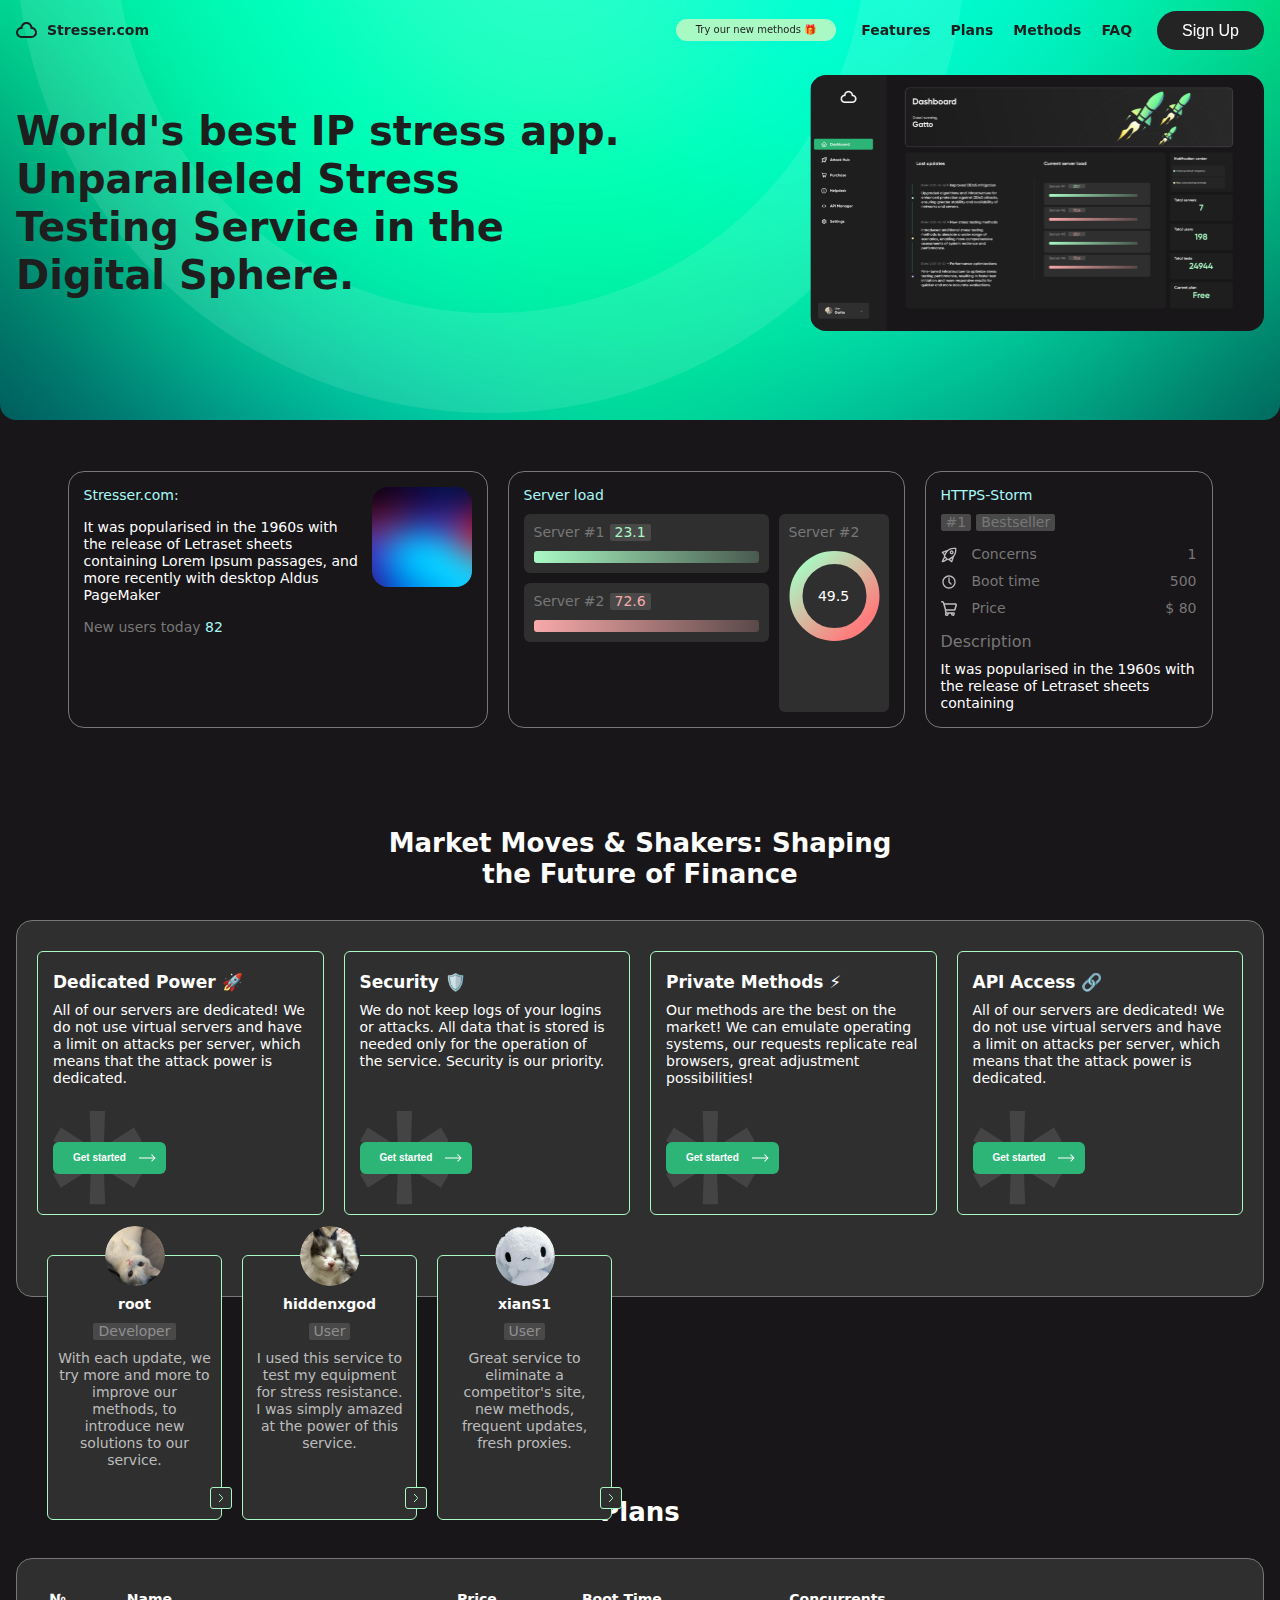
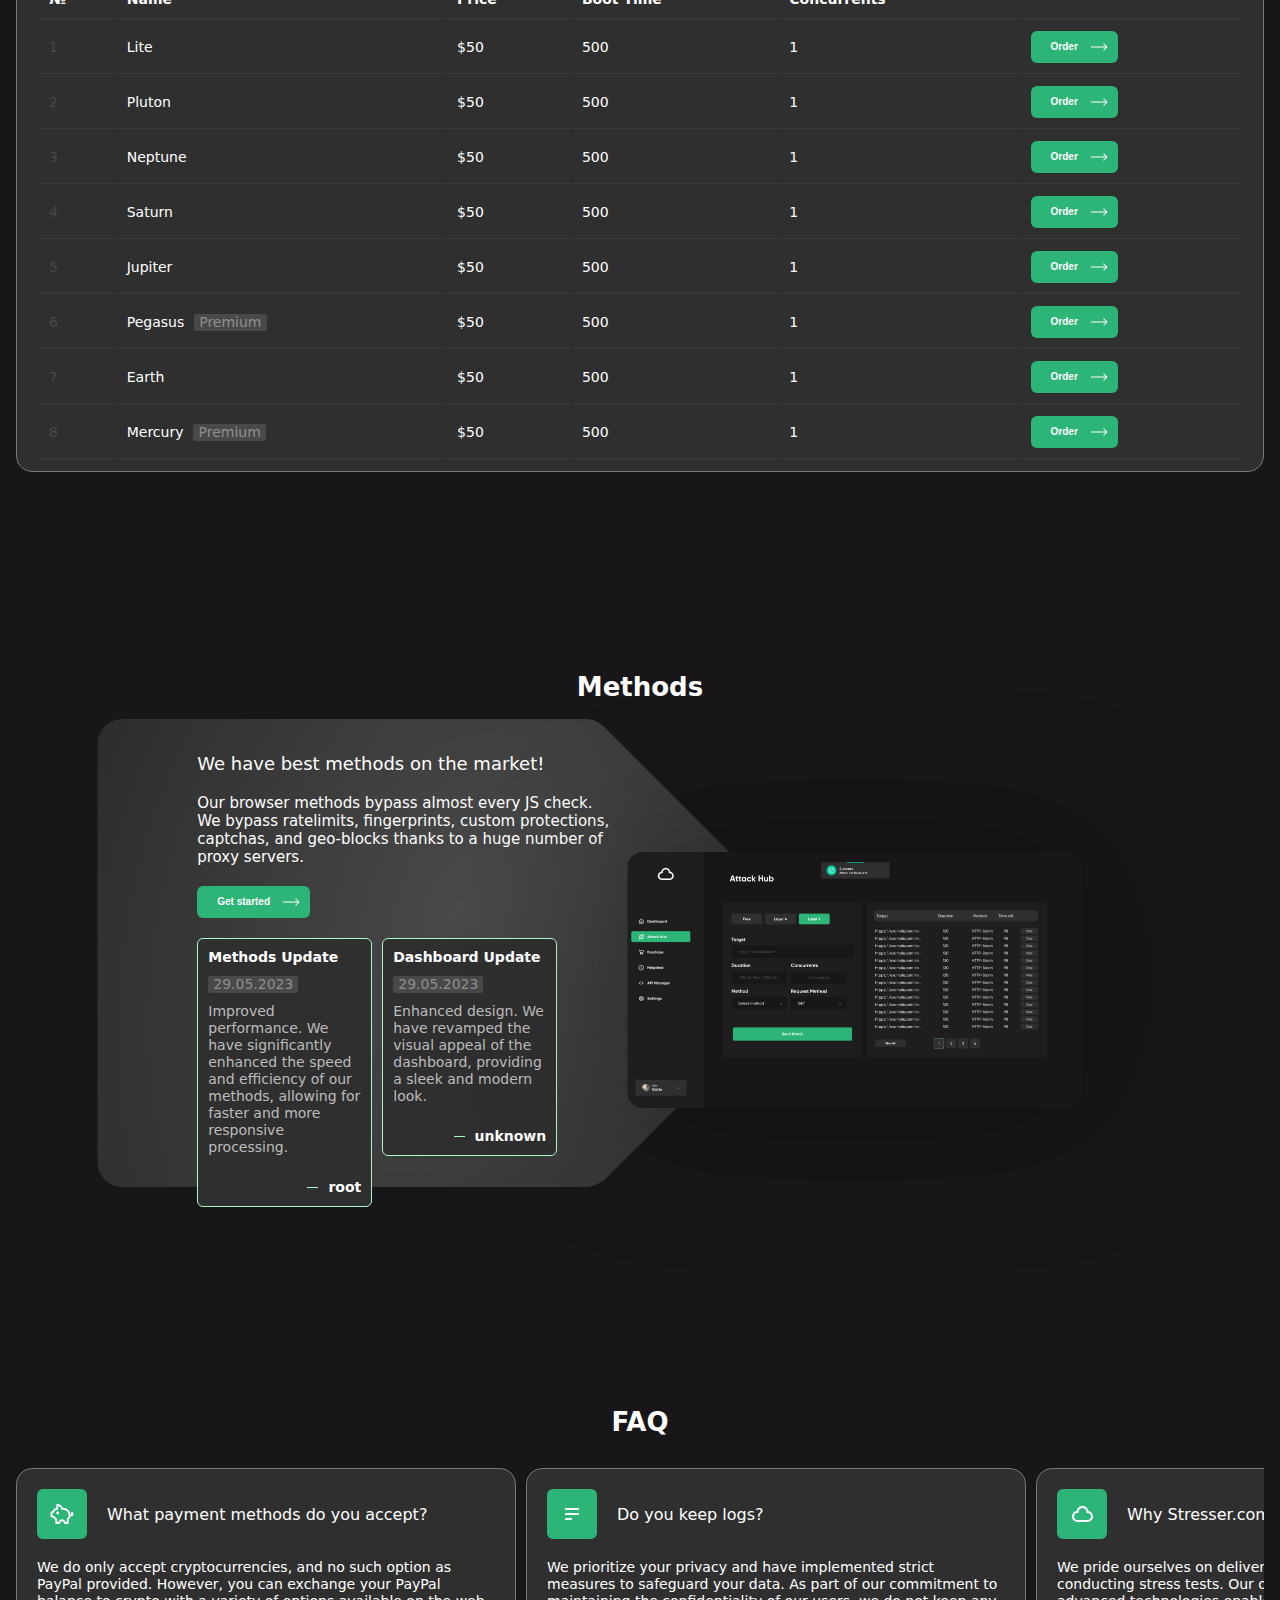
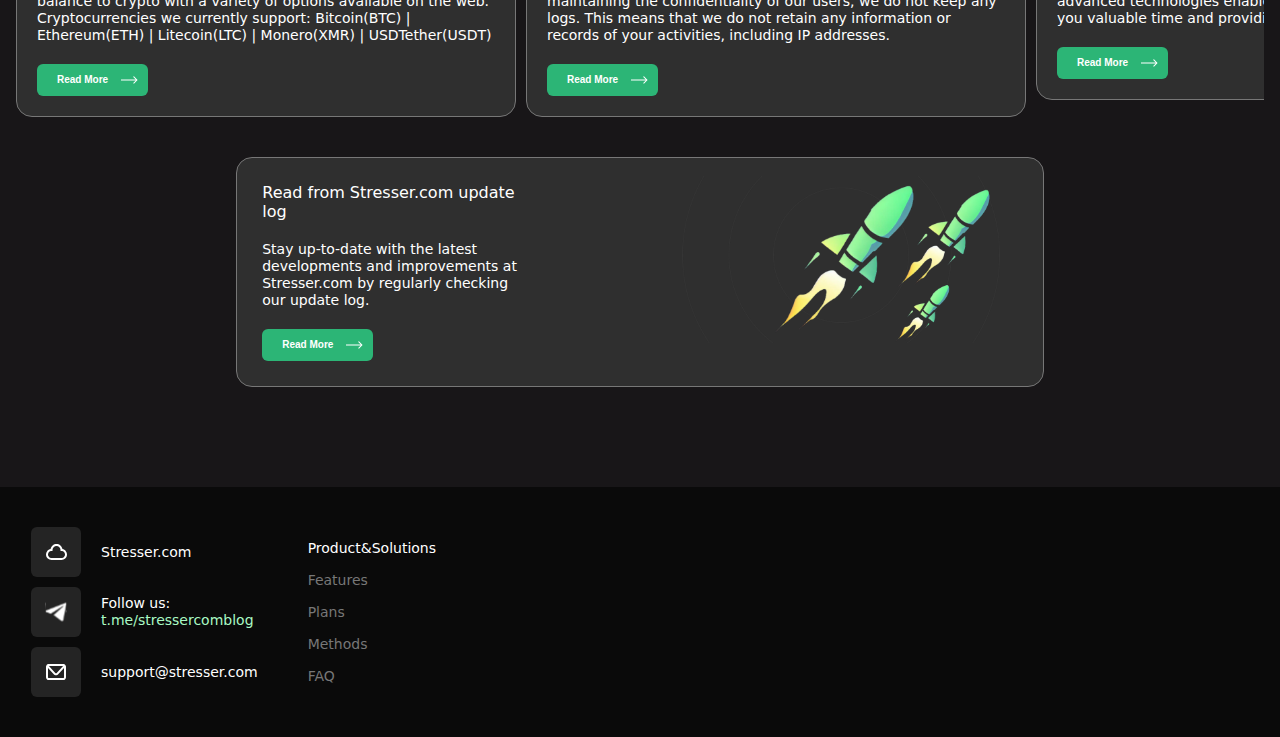
==== commit 20726c60: "pijpij" ====
--- a/index.html
+++ b/index.html
@@ -22,8 +22,8 @@
 				<p class="bolt">Stresser.com</p>
 			</a>
 			<!-- menu -->
-			<div class="flex dir-row ai-center gap-25px w-fit">
-				<a href="" class="flex dir-row ai-center padd-rl-20px padd-tb-5px gap-15px col-bg-011 radius-20px">
+			<div class="from-breakpoint-mobile flex dir-row ai-center gap-25px w-fit">
+				<a href="" class="flex dir-row ai-center padd-rl-20px padd-tb-5px gap-15px col-bg-008 radius-20px">
 					<span class="small-10px medium">Try our new methods <span class="gift">🎁</span></span>
 				</a>
 				<div class="w-fit flex dir-row ai-start gap-20px">
@@ -34,6 +34,13 @@
 				</div>
 				<button class="curcle">Sign Up</button>
 			</div>
+			<!-- mobile -->
+			<div class="breakpoint-mobile flex dir-row ai-center gap-25px w-fit">
+				<a href="" class="flex dir-row ai-center padd-rl-20px padd-tb-5px gap-15px col-bg-008 radius-20px">
+					<span class="small-10px medium">Try our new methods <span class="gift">🎁</span></span>
+				</a>
+				<button class="curcle">Menu</button>
+			</div>
 		</div>
 	</header>
 
@@ -45,7 +52,7 @@
 	</div>
 
 	<div class="flex dir-column ai-center padd-rl-15px gap-10px padd-t-75px col-002">
-		<div class="flex dir-row jc-spabet ai-center max-w-1248px relative wrap z-1">
+		<div class="bp-47171 flex dir-row jc-spabet ai-center max-w-1248px relative wrap gap-50px z-1">
 			<h1 class="big bolt-semi">World's best IP stress app.<br>Unparalleled Stress<br>Testing Service in the<br>Digital Sphere.</h1>
 			<img src="/assets/images/dashboard-ui.png" height="256px" alt="" class="radius-16px">
 		</div>
@@ -174,37 +181,41 @@
 						</div>
 					</a>
 				</div>
-				<div class="flex w-100 dir-row jc-end ai-start padd-t-40px gap-20px h-1px">
-					<!-- root -->
-					<a class="card-hover flex dir-column ai-center ta-center gap-10px max-w-175px w-fit min-h-200px col-bg-004 bor-1px-col008 radius-6px relative padd-rl-10px padd-t-40px padd-b-50px">
-						<img src="/assets/images/profile/root.png" alt="" height="60px" class="radius-circle absolute top--30px left-50">
-						<p class="bolt-semi">root</p>
-						<div class="flex dir-row ai-start padd-rl-5px col-bg-006 radius-2px w-fit">
-							<p class="col-000">Developer</p>
-						</div>
-						<p class="col-003">With each update, we try more and more to improve our methods, to introduce new solutions to our service.</p>
-						<button class="green-bor absolute right--11px bottom-10px"><img src="/assets/icons/arrow2_button.svg" alt=""></button>
-					</a>
-					<!-- hiddenxgod -->
-					<a class="card-hover flex dir-column ai-center ta-center gap-10px max-w-175px w-fit min-h-200px col-bg-004 bor-1px-col008 radius-6px relative padd-rl-10px padd-t-40px padd-b-50px">
-						<img src="/assets/images/profile/hiddenxgod.png" alt="" height="60px" class="radius-circle absolute top--30px left-50">
-						<p class="bolt-semi">hiddenxgod</p>
-						<div class="flex dir-row ai-start padd-rl-5px col-bg-006 radius-2px w-fit">
-							<p class="col-000">User</p>
-						</div>
-						<p class="col-003">I used this service to test my equipment for stress resistance. I was simply amazed at the power of this service.</p>
-						<button class="green-bor absolute right--11px bottom-10px"><img src="/assets/icons/arrow2_button.svg" alt=""></button>
-					</a>
-					<!-- xianS1 -->
-					<a class="card-hover flex dir-column ai-center ta-center gap-10px max-w-175px w-fit min-h-200px col-bg-004 bor-1px-col008 radius-6px relative padd-rl-10px padd-t-40px padd-b-50px">
-						<img src="/assets/images/profile/xianS1.png" alt="" height="60px" class="radius-circle absolute top--30px left-50">
-						<p class="bolt-semi">xianS1</p>
-						<div class="flex dir-row ai-start padd-rl-5px col-bg-006 radius-2px w-fit">
-							<p class="col-000">User</p>
-						</div>
-						<p class="col-003">Great service to eliminate a competitor's site, new methods, frequent updates, fresh proxies.</p>
-						<button class="green-bor absolute right--11px bottom-10px"><img src="/assets/icons/arrow2_button.svg" alt=""></button>
-					</a>
+				<div class="bp-2108 flex w-100 dir-row jc-end ai-start gap-20px h-1px">
+					<div class="flex scroll-X padd-t-40px jc-end">
+						<div class="flex dir-row gap-20px w-100 padd-rl-10px">
+							<!-- root -->
+							<a class="card-hover flex dir-column ai-center ta-center gap-10px max-w-175px min-h-200px col-bg-004 bor-1px-col008 radius-6px relative padd-rl-10px padd-t-40px padd-b-50px">
+								<img src="/assets/images/profile/root.png" alt="" height="60px" class="radius-circle absolute top--30px left-50">
+								<p class="bolt-semi">root</p>
+								<div class="flex dir-row ai-start padd-rl-5px col-bg-006 radius-2px w-fit">
+									<p class="col-000">Developer</p>
+								</div>
+								<p class="col-003">With each update, we try more and more to improve our methods, to introduce new solutions to our service.</p>
+								<button class="green-bor absolute right--11px bottom-10px"><img src="/assets/icons/arrow2_button.svg" alt=""></button>
+							</a>
+							<!-- hiddenxgod -->
+							<a class="card-hover flex dir-column ai-center ta-center gap-10px max-w-175px min-h-200px col-bg-004 bor-1px-col008 radius-6px relative padd-rl-10px padd-t-40px padd-b-50px">
+								<img src="/assets/images/profile/hiddenxgod.png" alt="" height="60px" class="radius-circle absolute top--30px left-50">
+								<p class="bolt-semi">hiddenxgod</p>
+								<div class="flex dir-row ai-start padd-rl-5px col-bg-006 radius-2px w-fit">
+									<p class="col-000">User</p>
+								</div>
+								<p class="col-003">I used this service to test my equipment for stress resistance. I was simply amazed at the power of this service.</p>
+								<button class="green-bor absolute right--11px bottom-10px"><img src="/assets/icons/arrow2_button.svg" alt=""></button>
+							</a>
+							<!-- xianS1 -->
+							<a class="card-hover flex dir-column ai-center ta-center gap-10px max-w-175px min-h-200px col-bg-004 bor-1px-col008 radius-6px relative padd-rl-10px padd-t-40px padd-b-50px">
+								<img src="/assets/images/profile/xianS1.png" alt="" height="60px" class="radius-circle absolute top--30px left-50">
+								<p class="bolt-semi">xianS1</p>
+								<div class="flex dir-row ai-start padd-rl-5px col-bg-006 radius-2px w-fit">
+									<p class="col-000">User</p>
+								</div>
+								<p class="col-003">Great service to eliminate a competitor's site, new methods, frequent updates, fresh proxies.</p>
+								<button class="green-bor absolute right--11px bottom-10px"><img src="/assets/icons/arrow2_button.svg" alt=""></button>
+							</a>
+						</div>
+					</div>
 				</div>
 			</div>
 		</div>
@@ -213,8 +224,8 @@
 	<div class="flex dir-column ai-center padd-t-200px padd-rl-15px gap-10px">
 		<div class="flex dir-column ai-center gap-30px max-w-1248px">
 			<h1 class="bolt ta-center">Plans</h1>
-			<div class="flex dir-column ai-start padd-20px col-bg-004 bor-1px-col005 radius-16px">
-				<table>
+			<div class="flex dir-column ai-start col-bg-004 bor-1px-col005 radius-16px crop">
+				<table class="flex max-w-100 padd-20px scroll-X">
 					<tr>
 						<th>№</th>
 						<th>Name</th>
@@ -276,7 +287,7 @@
 					<tr>
 						<td class="col-006">6</td>
 						<td>
-							<div class="flex dir-row ai-center gap-10px">
+							<div class="w-max flex dir-row ai-center gap-10px">
 								<span>Pegasus</span>
 								<div class="flex dir-row ai-start padd-rl-5px col-bg-006 radius-2px w-fit">
 									<p class="col-000">Premium</p>
@@ -303,7 +314,7 @@
 					<tr>
 						<td class="col-006">8</td>
 						<td>
-							<div class="flex dir-row ai-center gap-10px">
+							<div class="w-max flex dir-row ai-center gap-10px">
 								<span>Mercury</span>
 								<div class="flex dir-row ai-start padd-rl-5px col-bg-006 radius-2px w-fit">
 									<p class="col-000">Premium</p>
@@ -323,9 +334,9 @@
 	</div>
 
 	<div class="flex dir-column ai-center padd-t-200px padd-rl-15px gap-10px">
-		<div class="flex dir-column ai-center gap-30px max-w-1248px">
+		<div class="flex dir-column ai-center gap-50px max-w-1248px">
 			<h1 class="bolt ta-center">Methods</h1>
-			<div class="flex dir-row ai-center gap-10px w-fit wrap">
+			<div class="bp-47171 flex dir-row ai-center gap-10px w-fit wrap">
 				<div class="flex dir-column ai-start gap-20px max-w-420px relative z-1">
 					<img src="/assets/icons/home-union.svg" alt="" class="c29327 z-n1">
 					<h3>We have best methods on the market!</h3>
@@ -367,7 +378,7 @@
 		<div class="flex dir-column ai-center gap-30px max-w-1248px">
 			<h1 class="bolt ta-center">FAQ</h1>
 			<div class="flex scroll-X">
-				<div class="flex dir-row ai-start gap-10px w-fit">
+				<div class="flex dir-row ai-start gap-10px w-max">
 					<!-- What payment methods do you accept? -->
 					<div class="flex dir-column ai-start max-w-500px padd-20px gap-20px radius-16px bor-1px-col005 col-bg-004">
 						<div class="flex ai-center gap-20px">
@@ -404,7 +415,7 @@
 				</div>
 			</div>
 			<!-- Read from Stresser.com update log -->
-			<div class="flex ai-start radius-16px bor-1px-col005 col-bg-004 wrap w-fit">
+			<div class="flex ai-start radius-16px bor-1px-col005 col-bg-004 wrap w-fit max-w-100 crop">
 				<div class="flex padd-25px dir-column ai-start gap-20px max-w-320px">
 					<h5>Read from Stresser.com update log</h5>
 					<p>Stay up-to-date with the latest developments and improvements at Stresser.com by regularly checking our update log.</p>
@@ -416,8 +427,8 @@
 	</div>
 
 	<div class="flex dir-column padd-t-100px ai-center gap-10px">
-		<div class="flex dir-column padd-rl-15px ai-center col-bg-018">
-			<div class="flex dir-row max-w-1248px padd-tb-40px ai-center gap-50px wrap">
+		<div class="flex dir-column ai-center col-bg-018">
+			<div class="flex dir-row max-w-1248px padd-tb-40px padd-rl-15px ai-center gap-50px wrap">
 				
 				<div class="flex dir-column ai-start gap-10px w-fit">
 					<a href="/" class="flex ai-center gap-20px w-fit">
--- a/css/styles.css
+++ b/css/styles.css
@@ -1976,6 +1976,44 @@
 	z-index: 5000;
 }
 
+@media (min-width: 800px) {
+	.breakpoint-mobile {
+		display: none !important;
+	}
+}
+@media (min-width: 1100px) {
+	.breakpoint-tablet {
+		display: none !important;
+	}
+}
+@media (max-width: 800px) {
+	.from-breakpoint-mobile {
+		display: none !important;
+	}
+}
+@media (max-width: 1100px) {
+	.from-breakpoint-tablet {
+		display: none !important;
+	}
+	.bp-47171 {
+		justify-content: center;
+		text-align: center;
+	}
+	.bp-2108.h-1px {
+		height: auto;
+	}
+	.bp-2108.jc-end {
+		justify-content: unset;
+	}
+}
+@media (max-width: 1100px) {
+	.breakpoint-pc {
+		display: none !important;
+	}
+	.cropOnMobile {
+		overflow: hidden;
+	}
+}
 @keyframes rotate-gift {
 	0% {
 		transform: rotate(0);
@@ -2217,6 +2255,10 @@
 table {
 	width: 100%;
 }
+table tbody {
+	display: table;
+	width: inherit;
+}
 table th, table td {
 	text-align: left;
 	padding: 10px;
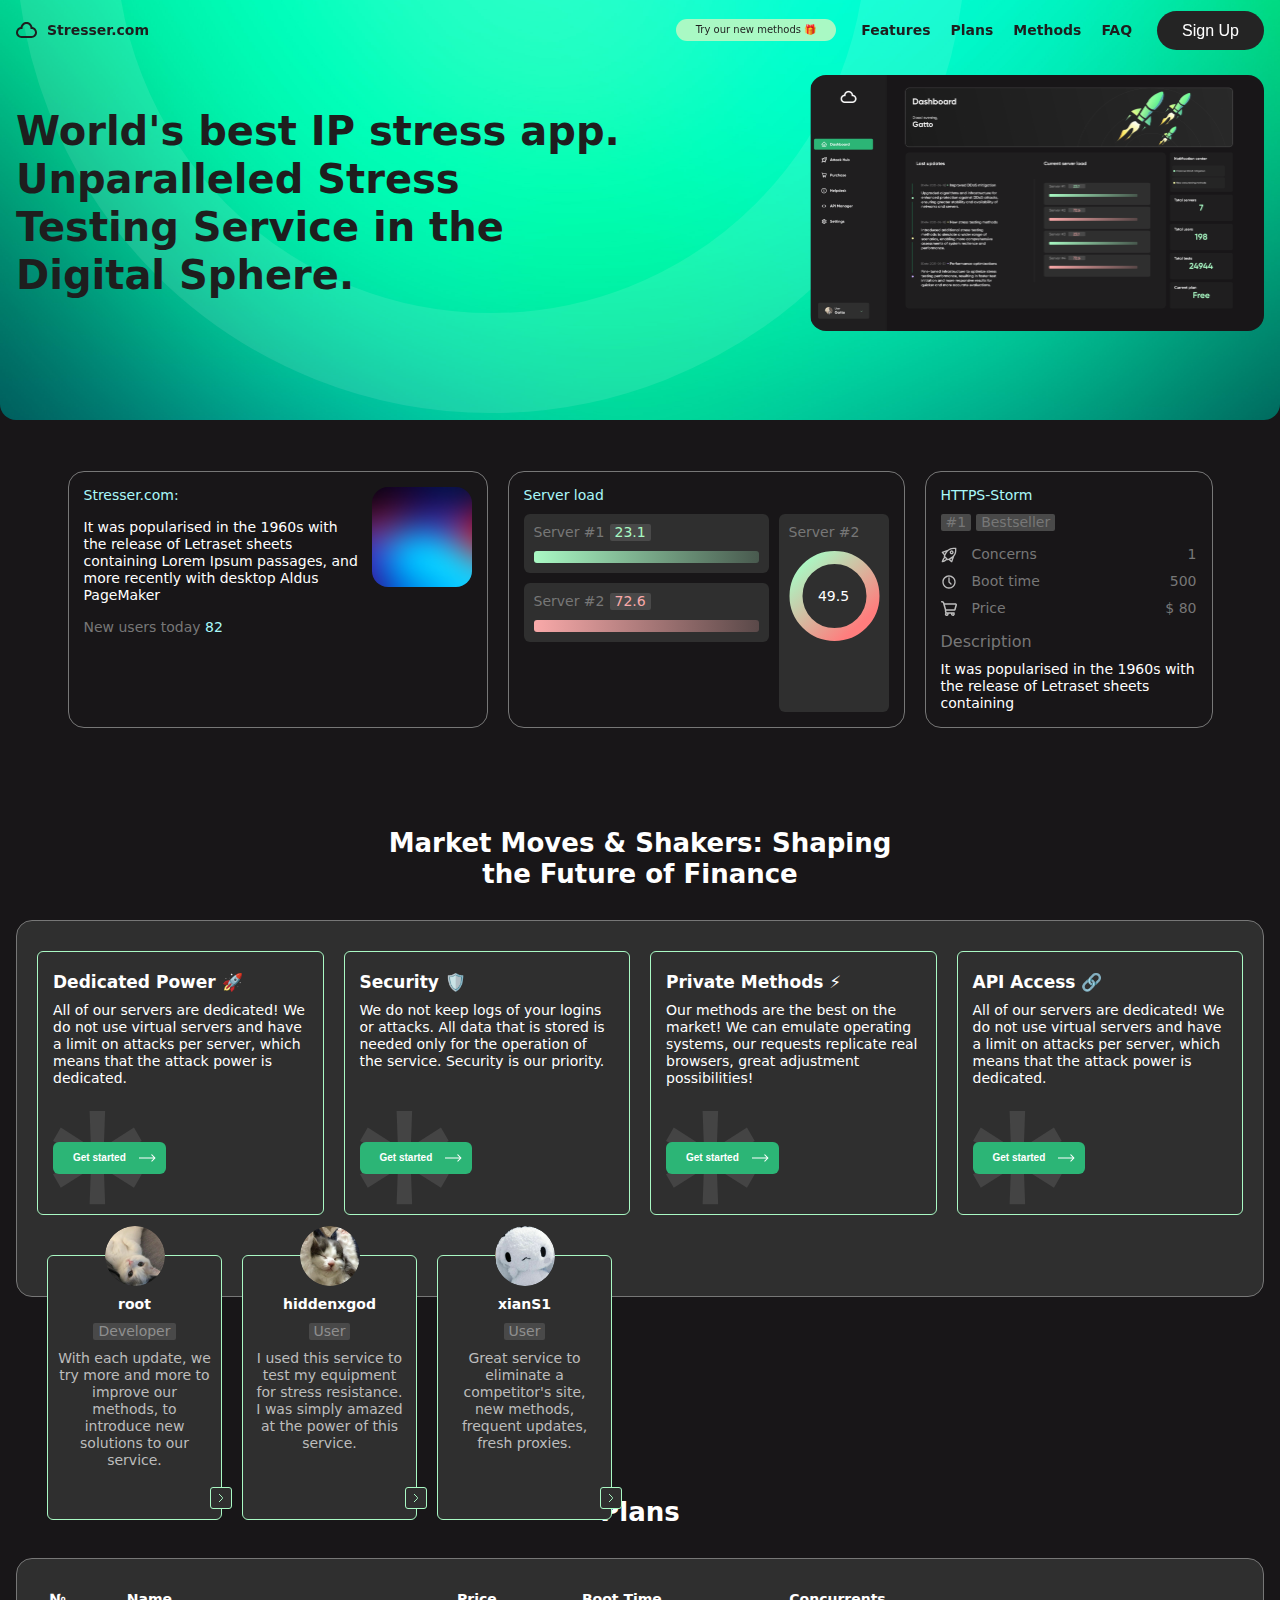
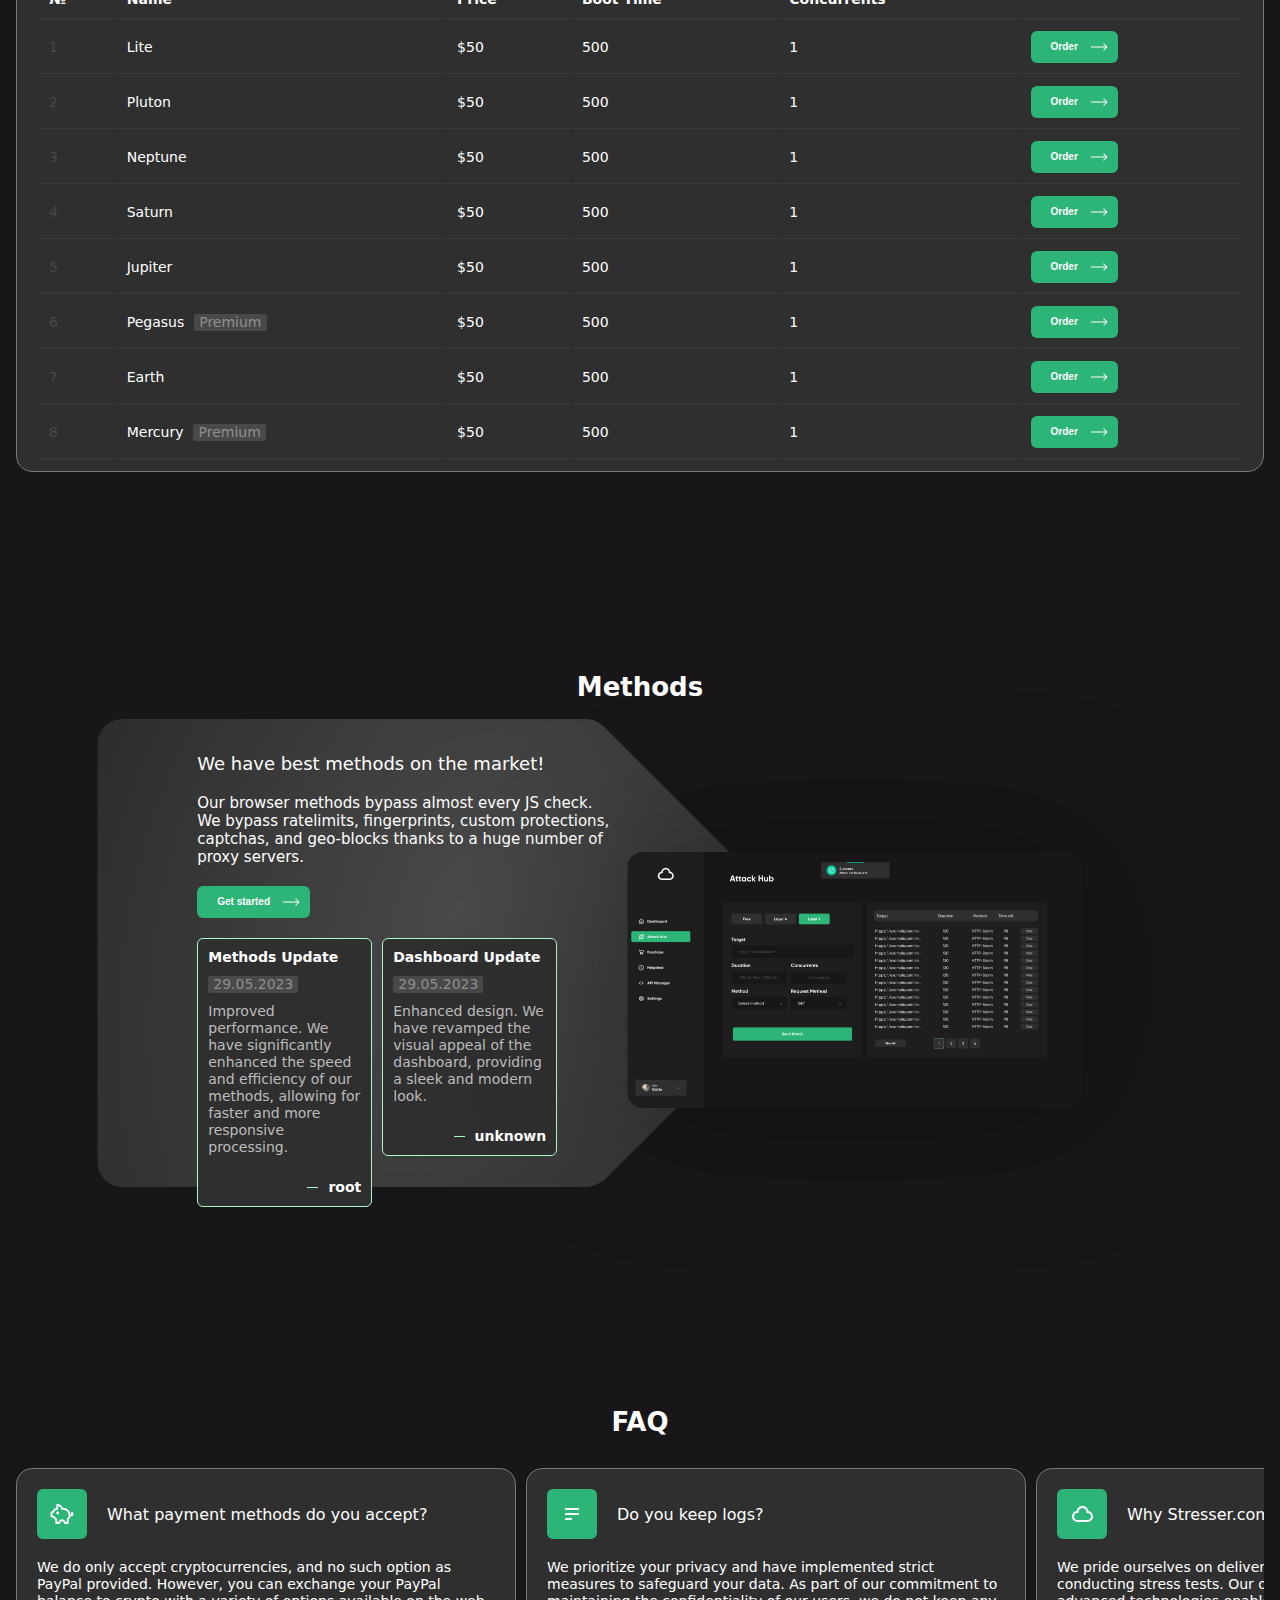
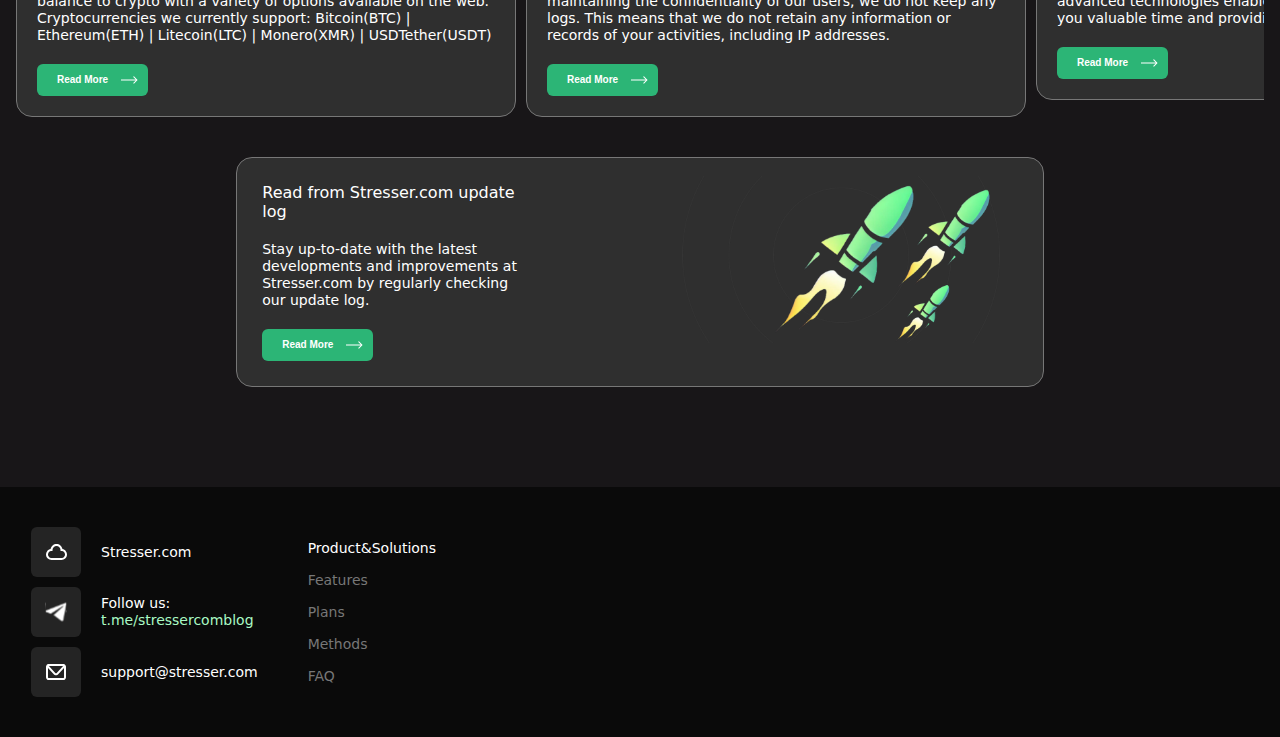
==== commit d6a65d6b: "Merge branch 'main' of https://github.com/fadeinside/stresser-landing" ====
--- a/index.html
+++ b/index.html
@@ -13,7 +13,6 @@
 </head>
 
 <body>
-
 	<header class="fixed top-0px z-100 left-0px ease flex dir-column jc-center ai-center padd-rl-15px gap-10px min-h-60px col-002 crop">
 		<div class="flex max-w-1248px dir-row jc-spabet ai-center gap-10px">
 			<!-- logo -->
@@ -467,4 +466,4 @@
 
 </body>
 
-</html>+</html>
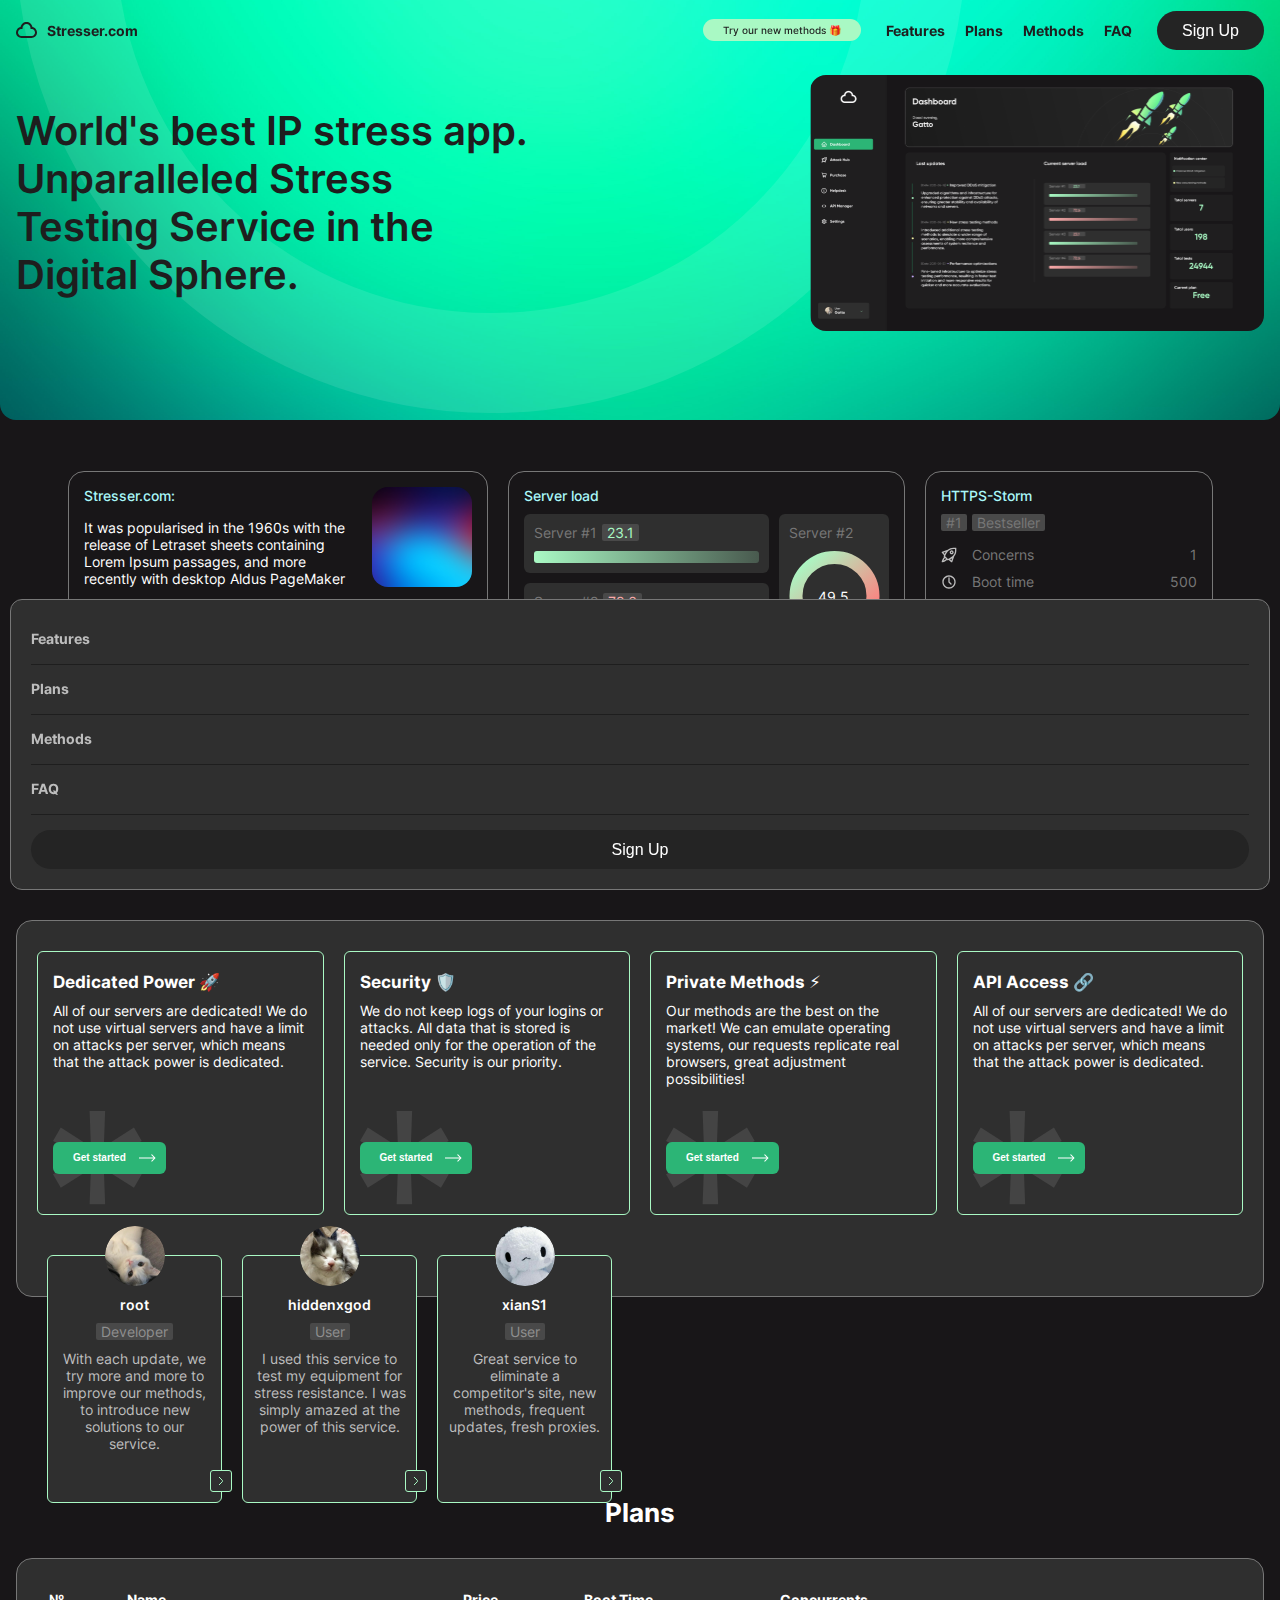
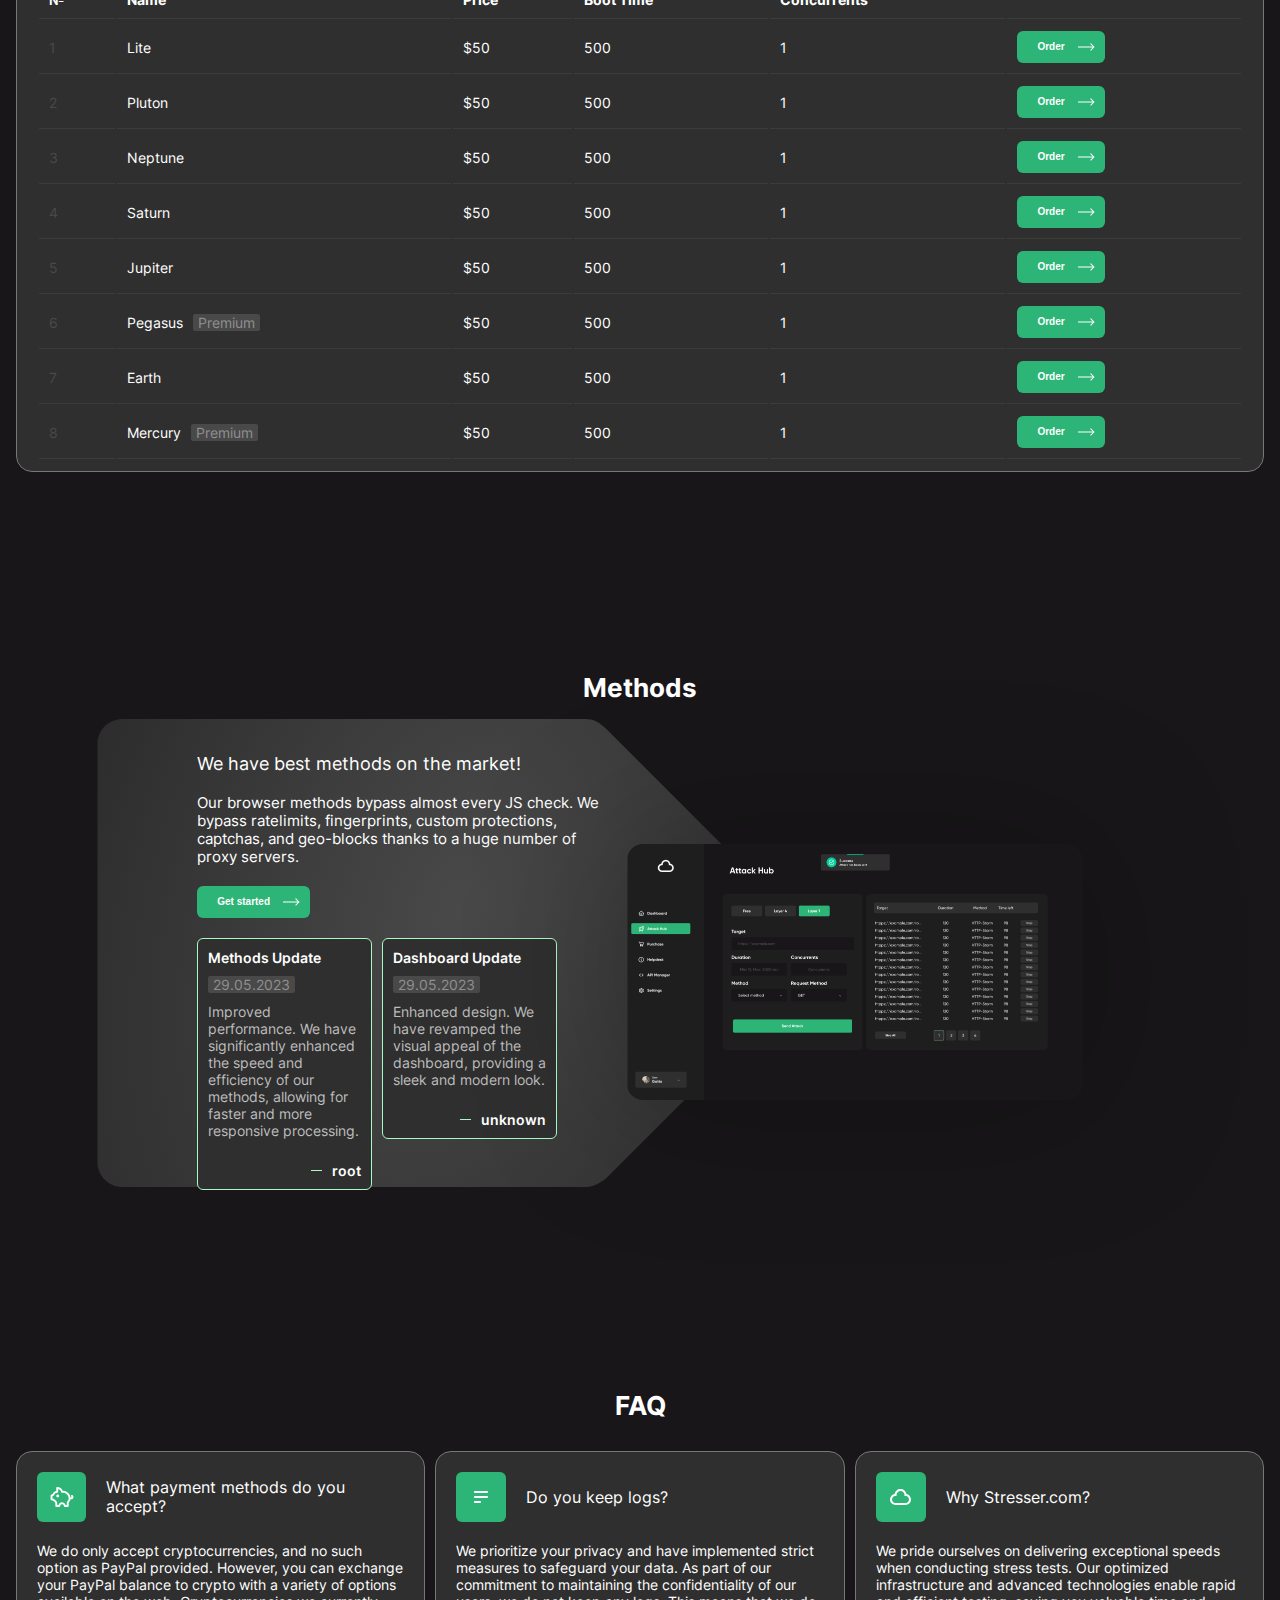
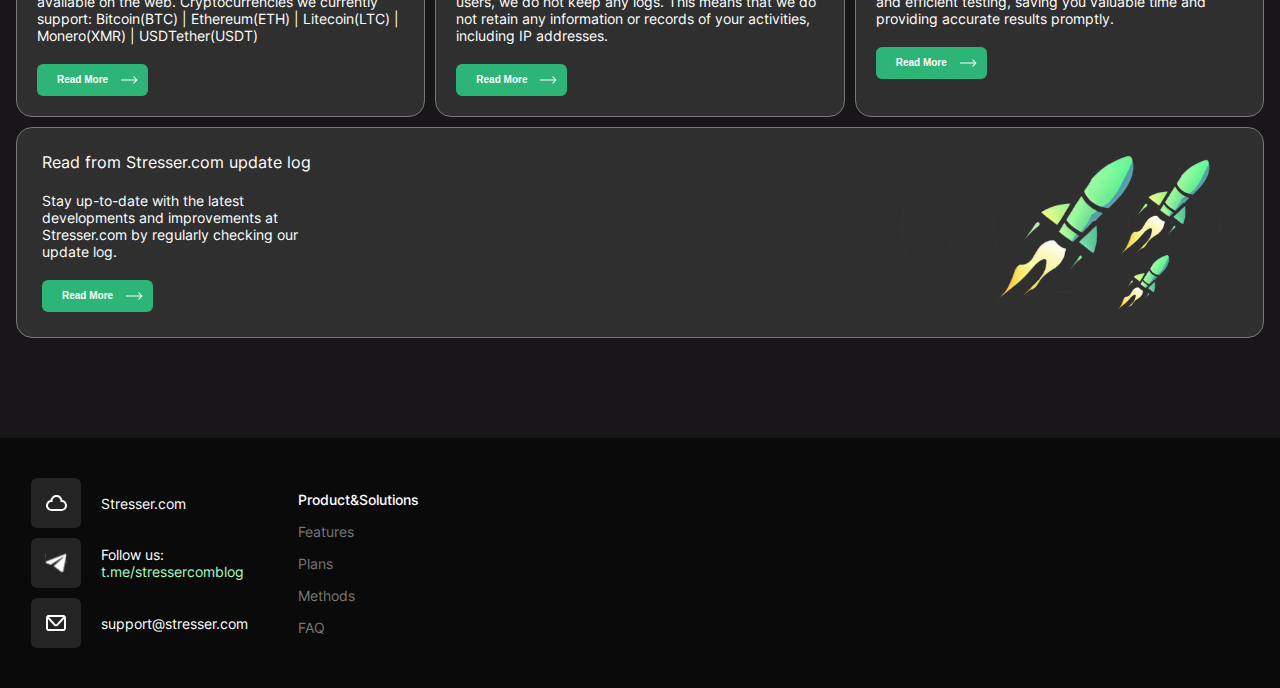
==== commit 765fc919: "menu" ====
--- a/index.html
+++ b/index.html
@@ -9,7 +9,7 @@
 
 	<link href="/css/styles.css" rel="stylesheet">
 	<script src="/javascript/jquery.js" type="text/javascript"></script>
-	<script src="/javascript/scripts.js" type="text/javascript" defer async="false"></script>
+	<script src="/javascript/scripts.js" type="text/javascript"></script>
 </head>
 
 <body>
@@ -38,10 +38,18 @@
 				<a href="" class="flex dir-row ai-center padd-rl-20px padd-tb-5px gap-15px col-bg-008 radius-20px">
 					<span class="small-10px medium">Try our new methods <span class="gift">🎁</span></span>
 				</a>
-				<button class="curcle">Menu</button>
+				<button data-bottombar="_mobileMenu" class="curcle">Menu</button>
 			</div>
 		</div>
 	</header>
+
+	<div class="bottombar-custom flex dir-column gap-5px col-bg-004 col-003 bor-1px-col005" data-for="_mobileMenu" bottomBarActive="true">
+		<a href="#" class="bolt">Features</a>
+		<a href="#" class="bolt">Plans</a>
+		<a href="#" class="bolt">Methods</a>
+		<a href="#" class="bolt">FAQ</a>
+		<button class="curcle">Sign Up</button>
+	</div>
 
 	<div class="absolute top-0px left-0px flex dir-column ai-center padd-rl-15px gap-10px">
 		<div class="flex dir-row jc-spabet ai-center max-w-1248px relative z-1">
@@ -376,51 +384,52 @@
 	<div class="flex dir-column ai-center padd-t-200px padd-rl-15px gap-10px">
 		<div class="flex dir-column ai-center gap-30px max-w-1248px">
 			<h1 class="bolt ta-center">FAQ</h1>
-			<div class="flex scroll-X">
-				<div class="flex dir-row ai-start gap-10px w-max">
-					<!-- What payment methods do you accept? -->
-					<div class="flex dir-column ai-start max-w-500px padd-20px gap-20px radius-16px bor-1px-col005 col-bg-004">
-						<div class="flex ai-center gap-20px">
-							<div class="flex size-50px ai-center jc-center radius-6px col-bg-016">
-								<img src="/assets/icons/hohol-icon.svg" alt="">
-							</div>
-							<h5>What payment methods do you accept?</h5>
-						</div>
-						<p>We do only accept cryptocurrencies, and no such option as PayPal provided. However, you can exchange your PayPal balance to crypto with a variety of options available on the web. Cryptocurrencies we currently support: Bitcoin(BTC) | Ethereum(ETH) | Litecoin(LTC) | Monero(XMR) | USDTether(USDT)</p>
-						<button class="green-arr">Read More</button>
-					</div>
-					<!-- Do you keep logs? -->
-					<div class="flex dir-column ai-start max-w-500px padd-20px gap-20px radius-16px bor-1px-col005 col-bg-004">
-						<div class="flex ai-center gap-20px">
-							<div class="flex size-50px ai-center jc-center radius-6px col-bg-016">
-								<img src="/assets/icons/list-icon.svg" alt="">
-							</div>
-							<h5>Do you keep logs?</h5>
-						</div>
-						<p>We prioritize your privacy and have implemented strict measures to safeguard your data. As part of our commitment to maintaining the confidentiality of our users, we do not keep any logs. This means that we do not retain any information or records of your activities, including IP addresses.</p>
-						<button class="green-arr">Read More</button>
-					</div>
-					<!-- Why Stresser.com? -->
-					<div class="flex dir-column ai-start max-w-500px padd-20px gap-20px radius-16px bor-1px-col005 col-bg-004">
-						<div class="flex ai-center gap-20px">
-							<div class="flex size-50px ai-center jc-center radius-6px col-bg-016">
-								<img src="/assets/icons/cloud-icon.svg" alt="">
-							</div>
-							<h5>Why Stresser.com?</h5>
-						</div>
-						<p>We pride ourselves on delivering exceptional speeds when conducting stress tests. Our optimized infrastructure and advanced technologies enable rapid and efficient testing, saving you valuable time and providing accurate results promptly.</p>
-						<button class="green-arr">Read More</button>
-					</div>
-				</div>
-			</div>
-			<!-- Read from Stresser.com update log -->
-			<div class="flex ai-start radius-16px bor-1px-col005 col-bg-004 wrap w-fit max-w-100 crop">
-				<div class="flex padd-25px dir-column ai-start gap-20px max-w-320px">
-					<h5>Read from Stresser.com update log</h5>
-					<p>Stay up-to-date with the latest developments and improvements at Stresser.com by regularly checking our update log.</p>
-					<button class="green-arr">Read More</button>
-				</div>
-				<img src="/assets/images/usa-rokets.png" height="193px" alt="">
+				<div class="flex dir-column gap-10px">
+					<div class="respone-cards-256px flex dir-row ai-stretch gap-10px wrap">
+						<!-- What payment methods do you accept? -->
+						<a class="card-hover flex dir-column ai-start padd-20px gap-20px radius-16px bor-1px-col005 col-bg-004">
+							<div class="flex ai-center gap-20px">
+								<div class="flex size-50px ai-center jc-center radius-6px col-bg-016">
+									<img src="/assets/icons/hohol-icon.svg" alt="">
+								</div>
+								<h5>What payment methods do you accept?</h5>
+							</div>
+							<p>We do only accept cryptocurrencies, and no such option as PayPal provided. However, you can exchange your PayPal balance to crypto with a variety of options available on the web. Cryptocurrencies we currently support: Bitcoin(BTC) | Ethereum(ETH) | Litecoin(LTC) | Monero(XMR) | USDTether(USDT)</p>
+							<button class="green-arr">Read More</button>
+						</a>
+						<!-- Do you keep logs? -->
+						<a class="card-hover flex dir-column ai-start padd-20px gap-20px radius-16px bor-1px-col005 col-bg-004">
+							<div class="flex ai-center gap-20px">
+								<div class="flex size-50px ai-center jc-center radius-6px col-bg-016">
+									<img src="/assets/icons/list-icon.svg" alt="">
+								</div>
+								<h5>Do you keep logs?</h5>
+							</div>
+							<p>We prioritize your privacy and have implemented strict measures to safeguard your data. As part of our commitment to maintaining the confidentiality of our users, we do not keep any logs. This means that we do not retain any information or records of your activities, including IP addresses.</p>
+							<button class="green-arr">Read More</button>
+						</a>
+						<!-- Why Stresser.com? -->
+						<a class="card-hover flex dir-column ai-start padd-20px gap-20px radius-16px bor-1px-col005 col-bg-004">
+							<div class="flex ai-center gap-20px">
+								<div class="flex size-50px ai-center jc-center radius-6px col-bg-016">
+									<img src="/assets/icons/cloud-icon.svg" alt="">
+								</div>
+								<h5>Why Stresser.com?</h5>
+							</div>
+							<p>We pride ourselves on delivering exceptional speeds when conducting stress tests. Our optimized infrastructure and advanced technologies enable rapid and efficient testing, saving you valuable time and providing accurate results promptly.</p>
+							<button class="green-arr">Read More</button>
+						</a>
+					</div>
+					<!-- Read from Stresser.com update log -->
+					<a class="card-hover flex jc-spabet ai-start radius-16px bor-1px-col005 col-bg-004 wrap max-w-100 crop">
+						<div class="flex padd-25px dir-column ai-start gap-20px max-w-320px">
+							<h5>Read from Stresser.com update log</h5>
+							<p>Stay up-to-date with the latest developments and improvements at Stresser.com by regularly checking our update log.</p>
+							<button class="green-arr">Read More</button>
+						</div>
+						<img src="/assets/images/usa-rokets.png" height="193px" alt="">
+					</a>
+				</div>
 			</div>
 		</div>
 	</div>
--- a/css/styles.css
+++ b/css/styles.css
@@ -2252,6 +2252,44 @@
 	flex: 1 1 256px;
 }
 
+.respone-cards-500px {
+	flex-wrap: wrap;
+}
+.respone-cards-500px > div, .respone-cards-500px > a {
+	flex: 1 1 500px;
+}
+
+.bottombar-custom {
+	position: fixed;
+	top: unset;
+	bottom: 0px;
+	left: 0px;
+	z-index: 666;
+	max-width: calc(100% - 20px);
+	overflow: hidden;
+	box-sizing: border-box;
+	padding: 20px;
+	border-radius: 12px;
+	margin: 10px;
+	transition: opacity 100ms linear, transform 100ms linear, visibility 100ms linear;
+	max-height: calc(100vh - 100px);
+	height: auto;
+	overflow-y: auto;
+}
+.bottombar-custom a, .bottombar-custom button {
+	margin-top: 10px;
+	width: 100%;
+	min-height: 35px;
+}
+.bottombar-custom a {
+	border-bottom: 1px solid var(--color_primany_002);
+}
+.bottombar-custom:not([bottomBarActive]) {
+	visibility: hidden;
+	opacity: 0%;
+	transform: scale(1) translate(-50%, 10px);
+}
+
 table {
 	width: 100%;
 }
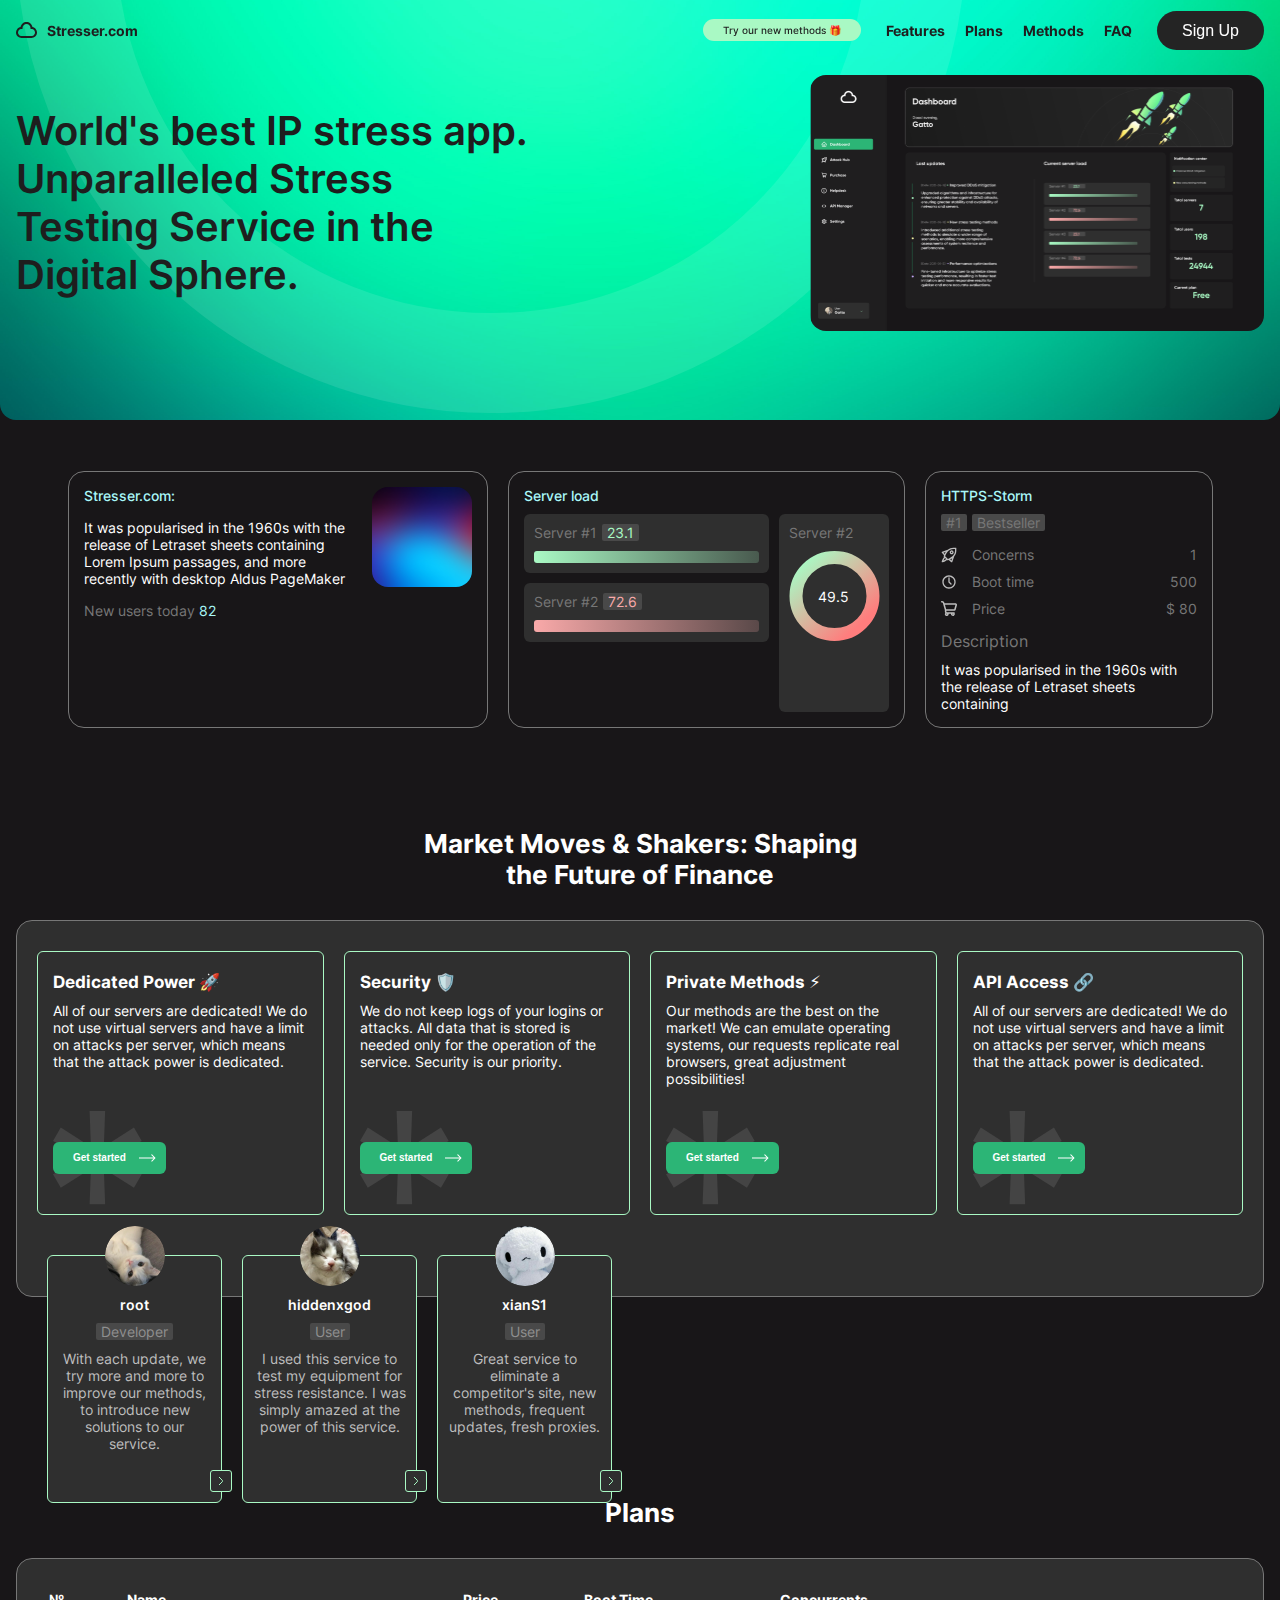
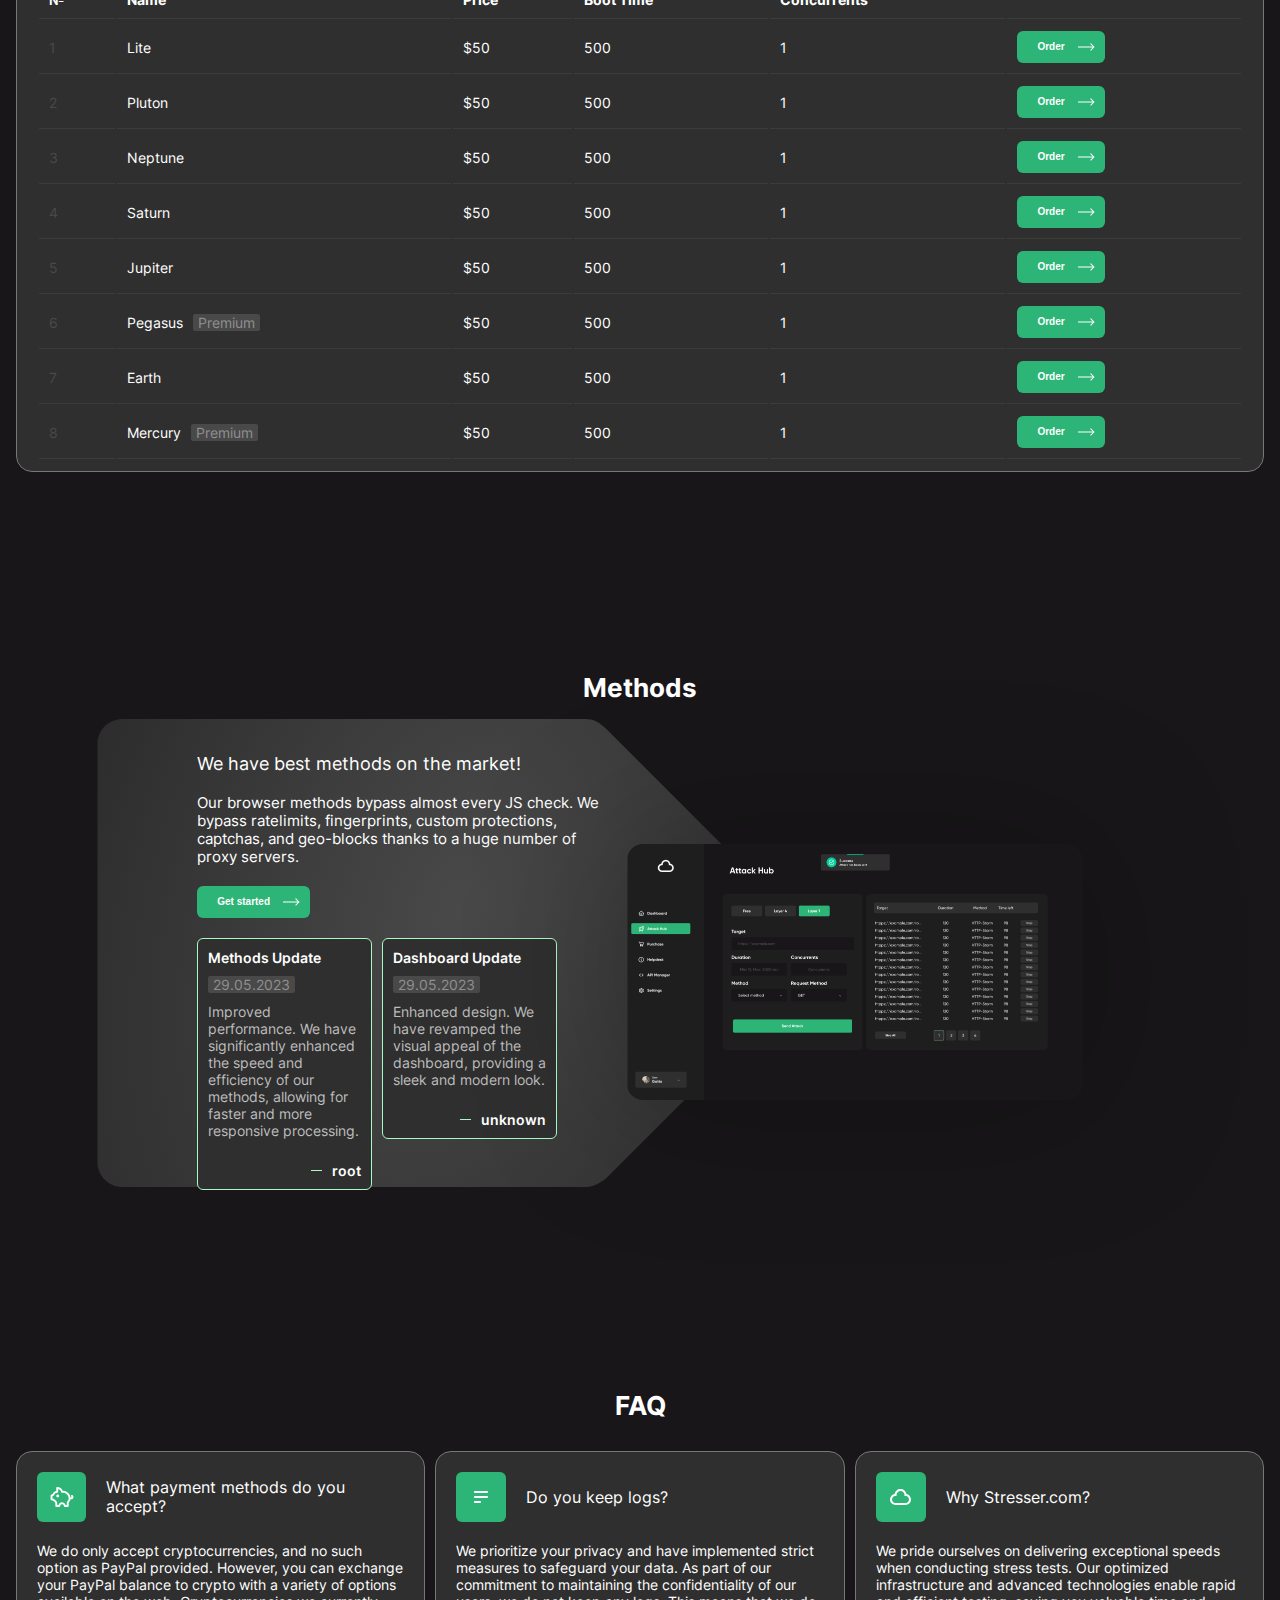
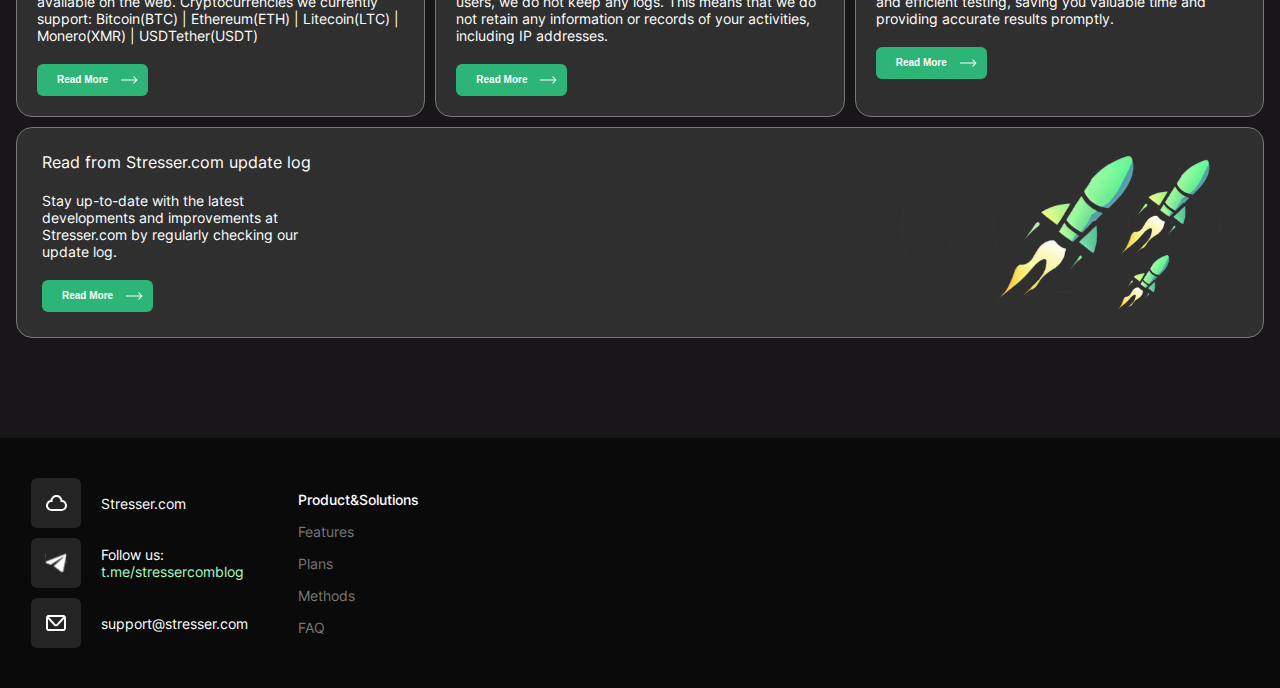
==== commit 1ba537b9: "Update index.html" ====
--- a/index.html
+++ b/index.html
@@ -43,7 +43,7 @@
 		</div>
 	</header>
 
-	<div class="bottombar-custom flex dir-column gap-5px col-bg-004 col-003 bor-1px-col005" data-for="_mobileMenu" bottomBarActive="true">
+	<div class="bottombar-custom flex dir-column gap-5px col-bg-004 col-003 bor-1px-col005" data-for="_mobileMenu">
 		<a href="#" class="bolt">Features</a>
 		<a href="#" class="bolt">Plans</a>
 		<a href="#" class="bolt">Methods</a>
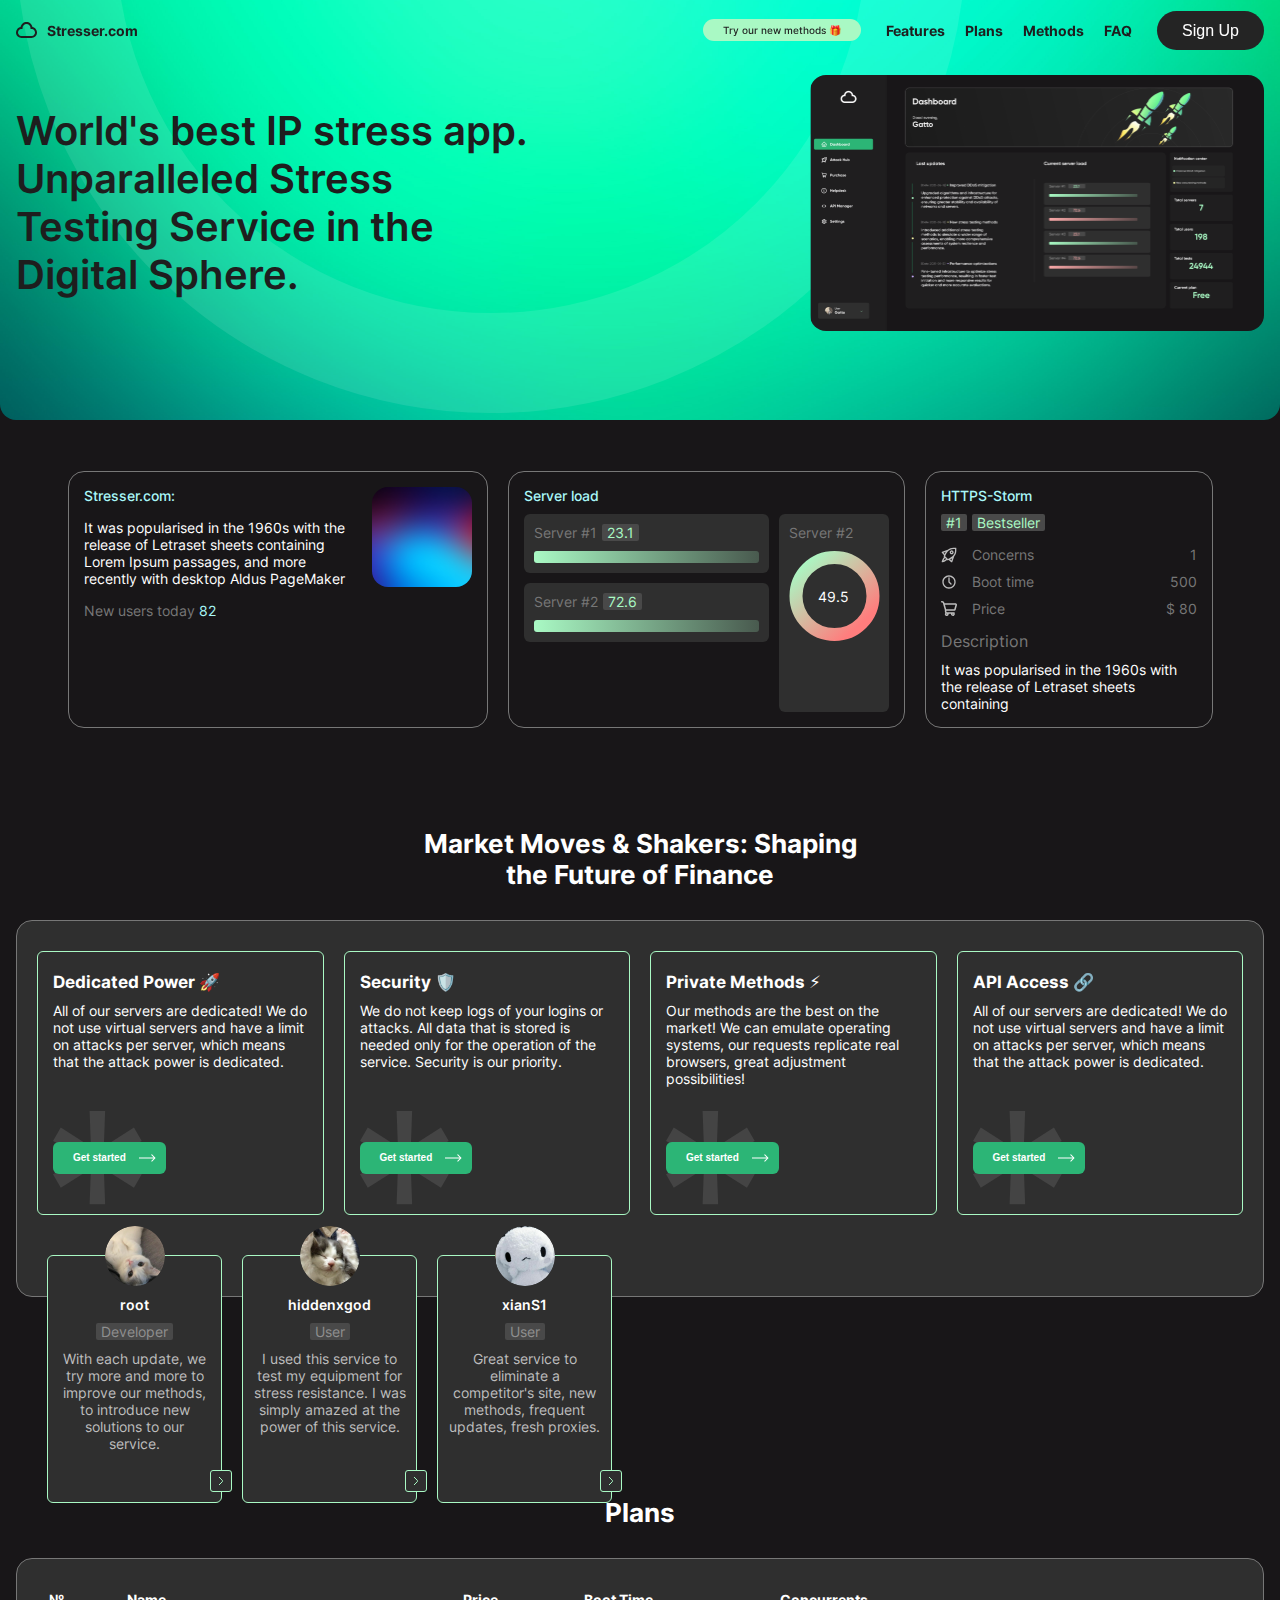
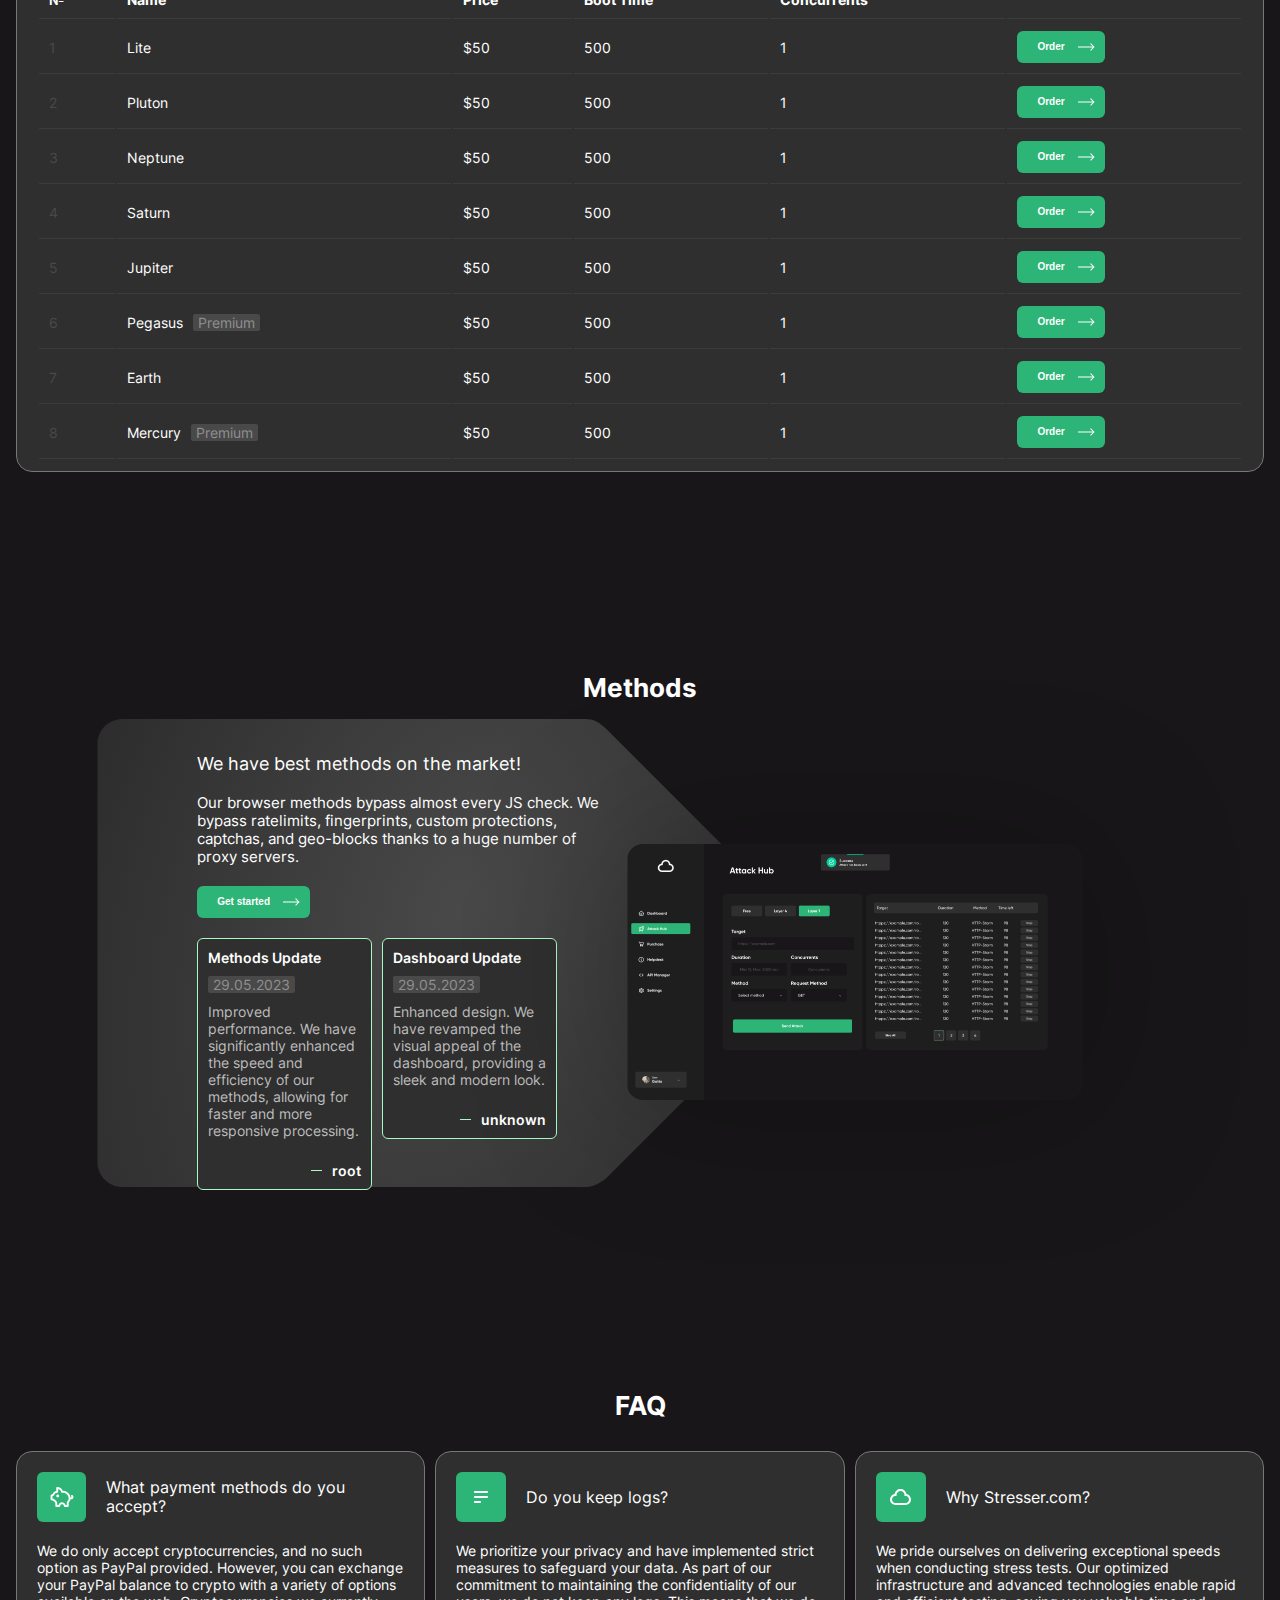
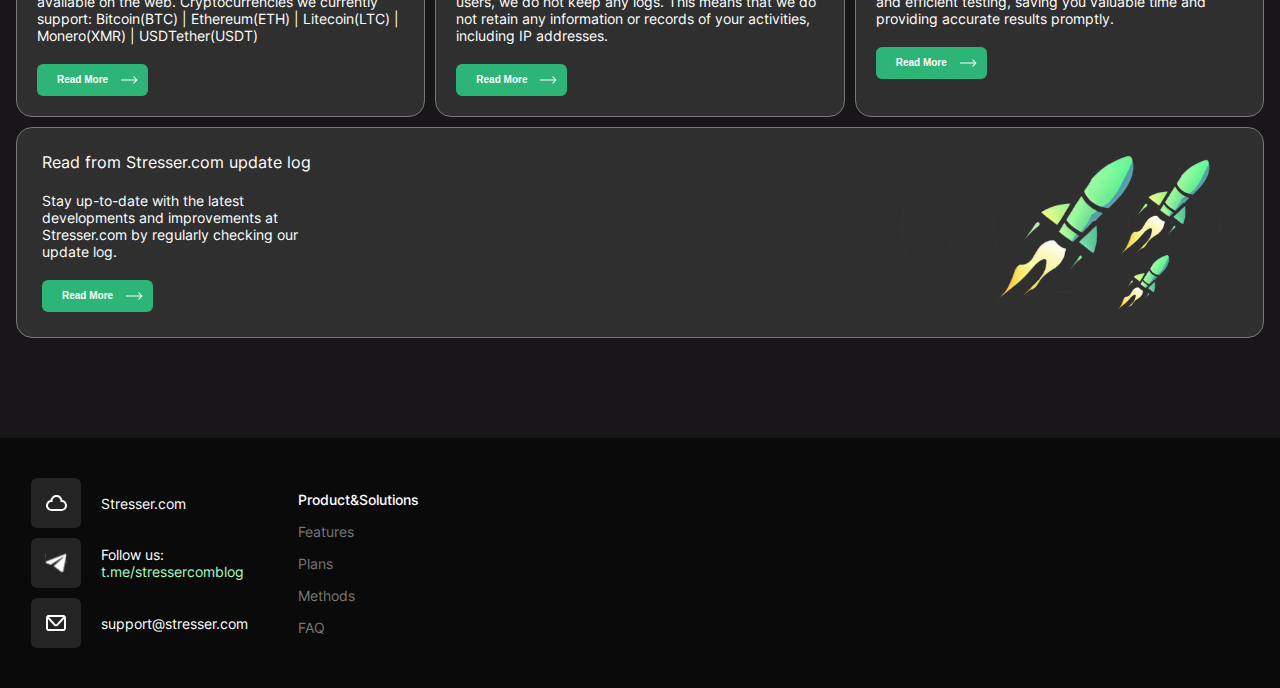
==== commit 3c867654: "shit." ====
--- a/index.html
+++ b/index.html
@@ -5,7 +5,6 @@
 	<meta charset="utf-8">
 	<meta name="viewport" content="width=device-width, minimum-scale=0.94, maximum-scale=0.94, user-scalable=0" />
 	<link rel="icon" type="image/x-icon" href="/assets/uploads/favicon/favicon.svg" />
-	<!-- <base href="https://stresser.fadeinside.online"> -->
 
 	<link href="/css/styles.css" rel="stylesheet">
 	<script src="/javascript/jquery.js" type="text/javascript"></script>
--- a/css/styles.css
+++ b/css/styles.css
@@ -224,6 +224,7 @@
 	--color_primany_017: #3C3C3C;
 	--color_primany_018: #0A0A0A;
 	--color_primany_019: #000000;
+	--ccd: #A9F9C4;
 }
 
 .bor-1px-col000 {
@@ -242,6 +243,42 @@
 	border: unset;
 	font-size: 16px;
 	line-height: 19px;
+	background: unset;
+}
+button.small-gray {
+	display: flex;
+	flex-direction: row;
+	justify-content: center;
+	align-items: center;
+	padding: 5px 15px;
+	gap: 5px;
+	font-size: 10px;
+	line-height: 12px;
+	transition: all 200ms ease;
+	background: var(--color_primany_010);
+	color: var(--color_primany_001);
+	border-radius: 6px;
+}
+button.small-gray:hover {
+	transform: scale(1.02);
+	background-color: var(--color_primany_004);
+}
+button.big-green {
+	display: flex;
+	flex-direction: row;
+	justify-content: center;
+	align-items: center;
+	padding: 10px 25px;
+	gap: 10px;
+	min-height: 50px;
+	transition: all 200ms ease;
+	background: var(--color_primany_016);
+	color: var(--color_primany_001);
+	border-radius: 12px;
+}
+button.big-green:hover {
+	transform: scale(1.02);
+	background-color: var(--color_primany_008);
 }
 button.curcle {
 	display: flex;
@@ -256,9 +293,34 @@
 	color: var(--color_primany_001);
 	border-radius: 35px;
 }
+button.curcle.green {
+	background: var(--color_primany_016);
+}
+button.curcle.green:hover {
+	background-color: var(--color_primany_008);
+}
 button.curcle:hover {
 	transform: scale(1.02);
 	background-color: var(--color_primany_004);
+}
+button.num-sel {
+	display: flex;
+	flex-direction: column;
+	justify-content: center;
+	align-items: center;
+	padding: 0px;
+	gap: 10px;
+	min-width: 35px;
+	min-height: 35px;
+	background: var(--color_primany_010);
+	transition: all 200ms ease;
+	border-radius: 9px;
+}
+button.num-sel.i {
+	border: 1px solid var(--color_primany_008);
+}
+button.num-sel:hover {
+	background: var(--color_primany_004);
 }
 button.green-bor {
 	display: flex;
@@ -317,6 +379,33 @@
 	box-sizing: content-box;
 }
 
+.ds-buttons.ds-mini button {
+	min-height: unset;
+	width: fit-content;
+}
+.ds-buttons button {
+	display: flex;
+	padding: 10px 25px;
+	align-items: center;
+	gap: 15px;
+	border-radius: 6px;
+	min-height: 50px;
+	width: 100%;
+	transition: all 200ms ease;
+	color: var(--color_primany_001);
+	border-radius: 6px;
+}
+.ds-buttons button:hover {
+	background-color: var(--color_primany_004);
+}
+.ds-buttons button.i {
+	border-radius: 6px;
+	background: var(--color_primany_016);
+}
+.ds-buttons button.i:hover {
+	background-color: var(--color_primany_008);
+}
+
 .col-bg-opaque {
 	background-color: transparent !important;
 }
@@ -524,6 +613,7 @@
 .flex {
 	display: flex;
 	width: inherit;
+	max-width: 100%;
 	box-sizing: border-box;
 }
 
@@ -702,6 +792,7 @@
 input[type=date],
 input[type=number],
 input[type=email],
+input[type=password],
 textarea {
 	resize: none;
 	display: flex;
@@ -721,9 +812,21 @@
 	line-height: 17px;
 	outline-style: solid;
 	outline-width: 1px;
-	outline-color: var(--color_primany_000);
-	background-color: var(--color_primany_001);
-	color: var(--color_primany_005);
+	outline-color: var(--color_primany_005);
+	background-color: var(--color_primany_002);
+	color: var(--color_primany_001);
+}
+.inputLike.input-dark,
+input[type=""].input-dark,
+input[type=text].input-dark,
+input[type=tel].input-dark,
+input[type=date].input-dark,
+input[type=number].input-dark,
+input[type=email].input-dark,
+input[type=password].input-dark,
+textarea.input-dark {
+	background: var(--color_primany_009);
+	outline-color: var(--color_primany_002);
 }
 .inputLike[transparent],
 input[type=""][transparent],
@@ -732,6 +835,7 @@
 input[type=date][transparent],
 input[type=number][transparent],
 input[type=email][transparent],
+input[type=password][transparent],
 textarea[transparent] {
 	padding: 0;
 	gap: 0;
@@ -747,6 +851,7 @@
 input[type=date][type=number],
 input[type=number][type=number],
 input[type=email][type=number],
+input[type=password][type=number],
 textarea[type=number] {
 	appearance: none;
 }
@@ -757,6 +862,7 @@
 input[type=date][type=number]::-webkit-inner-spin-button,
 input[type=number][type=number]::-webkit-inner-spin-button,
 input[type=email][type=number]::-webkit-inner-spin-button,
+input[type=password][type=number]::-webkit-inner-spin-button,
 textarea[type=number]::-webkit-inner-spin-button {
 	-webkit-appearance: none;
 }
@@ -767,6 +873,7 @@
 input[type=date].colForce,
 input[type=number].colForce,
 input[type=email].colForce,
+input[type=password].colForce,
 textarea.colForce {
 	background-color: var(--color_primany_002) !important;
 }
@@ -777,9 +884,10 @@
 input[type=date]:autofill,
 input[type=number]:autofill,
 input[type=email]:autofill,
+input[type=password]:autofill,
 textarea:autofill {
-	-webkit-text-fill-color: var(--color_primany_005);
-	-webkit-box-shadow: 0 0 0px 1000px var(--color_primany_002) inset;
+	-webkit-text-fill-color: var(--color_primany_001);
+	box-shadow: 0 0 0px 1000px var(--color_primany_002) inset;
 	transition: background-color infinite ease-in-out 0s;
 }
 .inputLike::placeholder,
@@ -789,8 +897,9 @@
 input[type=date]::placeholder,
 input[type=number]::placeholder,
 input[type=email]::placeholder,
+input[type=password]::placeholder,
 textarea::placeholder {
-	color: var(--color_primany_003);
+	color: var(--color_primany_006);
 }
 .inputLike:focus, .inputLike:hover,
 input[type=""]:focus,
@@ -805,13 +914,15 @@
 input[type=number]:hover,
 input[type=email]:focus,
 input[type=email]:hover,
+input[type=password]:focus,
+input[type=password]:hover,
 textarea:focus,
 textarea:hover {
 	cursor: text;
 	outline-style: solid;
 	outline-width: 1px;
-	outline-color: var(--color_primany_019);
-	background-color: var(--color_primany_002);
+	outline-color: var(--color_primany_008);
+	background-color: var(--color_primany_009);
 }
 .inputLike[disabled],
 input[type=""][disabled],
@@ -820,6 +931,7 @@
 input[type=date][disabled],
 input[type=number][disabled],
 input[type=email][disabled],
+input[type=password][disabled],
 textarea[disabled] {
 	color: var(--color_primany_003);
 	background-color: var(--color_primany_002);
@@ -831,6 +943,7 @@
 input[type=date][disabled]:hover,
 input[type=number][disabled]:hover,
 input[type=email][disabled]:hover,
+input[type=password][disabled]:hover,
 textarea[disabled]:hover {
 	cursor: not-allowed;
 }
@@ -841,6 +954,7 @@
 input[type=date].status:invalid,
 input[type=number].status:invalid,
 input[type=email].status:invalid,
+input[type=password].status:invalid,
 textarea.status:invalid {
 	outline-color: var(--color_primany_008);
 }
@@ -851,29 +965,13 @@
 input[type=date].status:valid,
 input[type=number].status:valid,
 input[type=email].status:valid,
+input[type=password].status:valid,
 textarea.status:valid {
 	outline-color: var(--color_primany_007);
 }
 
 textarea {
 	padding: 12px 20px;
-}
-
-.input-item {
-	display: flex;
-	flex-direction: row;
-	align-items: start;
-	justify-content: center;
-	padding: 20px;
-	background-color: var(--color_primany_001);
-	position: relative;
-	cursor: pointer;
-	width: 100%;
-	border-radius: 6px;
-	user-select: none;
-}
-.input-item:hover {
-	background-color: var(--color_primany_002);
 }
 
 .custom-switch {
@@ -895,7 +993,7 @@
 	scale: 1.1;
 }
 .custom-switch > input:checked + span {
-	background-color: var(--color_primany_006);
+	background-color: var(--color_primany_008);
 	border-color: var(--color_primany_006);
 }
 .custom-switch > input:checked + span:before {
@@ -944,12 +1042,12 @@
 }
 .custom-checkbox > input:focus + span:not(.excludeBefore)::before, .custom-checkbox > input:hover + span:not(.excludeBefore)::before {
 	cursor: pointer;
-	border-color: var(--color_primany_006);
-	background-color: var(--color_primany_002);
+	border-color: var(--color_primany_008);
+	background-color: var(--color_primany_009);
 }
 .custom-checkbox > input:checked + span:not(.excludeBefore)::before {
 	border-color: var(--color_primany_006);
-	background-color: var(--color_primany_006);
+	background-color: var(--color_primany_016);
 	background-image: url("data:image/svg+xml,%3csvg xmlns='http://www.w3.org/2000/svg' viewBox='0 0 8 8'%3e%3cpath fill='%23fff' d='M6.564.75l-3.59 3.612-1.538-1.55L0 4.26 2.974 7.25 8 2.193z'/%3e%3c/svg%3e");
 }
 .custom-checkbox > input:disabled + span:not(.excludeBefore)::before {
@@ -967,8 +1065,8 @@
 	height: 22px;
 	flex-shrink: 0;
 	flex-grow: 0;
-	background-color: var(--color_primany_000);
-	border: 1px solid var(--color_primany_019);
+	background-color: var(--color_primany_002);
+	border: 1px solid var(--color_primany_005);
 	border-radius: 6px;
 	margin-right: 10px;
 	background-repeat: no-repeat;
@@ -1050,6 +1148,10 @@
 	scale: 1.02;
 }
 
+p a, span a {
+	color: var(--color_primany_016);
+}
+
 a {
 	text-decoration: none;
 }
@@ -1275,6 +1377,11 @@
 	padding-left: 20px !important;
 }
 
+.padd-rl-25px {
+	padding-right: 25px !important;
+	padding-left: 25px !important;
+}
+
 .padd-rl-40px {
 	padding-right: 40px;
 	padding-left: 40px;
@@ -1310,6 +1417,11 @@
 	padding-bottom: 40px;
 }
 
+.padd-tb-50px {
+	padding-top: 50px;
+	padding-bottom: 50px;
+}
+
 .padd-b-8px {
 	padding-bottom: 8px;
 }
@@ -1668,6 +1780,10 @@
 	max-width: 256px;
 }
 
+.max-w-280px {
+	max-width: 280px;
+}
+
 .max-w-320px {
 	max-width: 320px;
 }
@@ -1692,8 +1808,16 @@
 	max-width: 435px;
 }
 
+.max-w-450px {
+	max-width: 450px;
+}
+
 .max-w-500px {
 	max-width: 500px;
+}
+
+.max-w-980px {
+	max-width: 980px;
 }
 
 .max-w-1720px {
@@ -1989,6 +2113,12 @@
 @media (max-width: 800px) {
 	.from-breakpoint-mobile {
 		display: none !important;
+	}
+	.bp-4728.dir-row {
+		flex-direction: column;
+	}
+	.bp-4728 .max-w-280px, .bp-4728 .max-w-450px {
+		max-width: unset;
 	}
 }
 @media (max-width: 1100px) {
@@ -2012,6 +2142,52 @@
 	}
 	.cropOnMobile {
 		overflow: hidden;
+	}
+}
+@media (min-width: 1270px) {
+	.breakpoint-whtd {
+		display: none !important;
+	}
+}
+@media (max-width: 1270px) {
+	.from-breakpoint-whtd {
+		display: none !important;
+	}
+	.whtd-collaps-sidemenu.max-w-320px {
+		max-width: fit-content !important;
+	}
+	.whtd-collaps-sidemenu button {
+		justify-content: center;
+	}
+	.whtd-collaps-sidemenu span, .whtd-collaps-sidemenu p {
+		display: none !important;
+	}
+	.whtd-collaps-sidemenu img {
+		max-width: 32px;
+	}
+}
+.ani-fade-show, [page] {
+	animation: keyframes-fade-show 250ms ease;
+}
+.ani-fade-show:not([active]), [page]:not([active]) {
+	visibility: hidden;
+	opacity: 0;
+	height: 0;
+	max-height: 0;
+	min-height: 0;
+	padding: 0;
+	margin: 0;
+	display: none;
+}
+
+@keyframes keyframes-fade-show {
+	0% {
+		opacity: 0%;
+		transform: translateY(10px);
+	}
+	100% {
+		opacity: 100%;
+		transform: translateY(0px);
 	}
 }
 @keyframes rotate-gift {
@@ -2042,84 +2218,6 @@
 	transition: all 200ms ease;
 }
 
-.show-up {
-	animation-name: show-up;
-	animation-duration: 1s;
-	transition: all 200ms ease;
-	animation-fill-mode: forwards;
-	opacity: 0;
-}
-
-@keyframes show-up {
-	0% {
-		opacity: 0;
-		transform: translateY(10px);
-	}
-	100% {
-		opacity: 1;
-		transform: translateY(0);
-	}
-}
-.show-up:nth-child(1) {
-	animation-delay: 0.5s;
-}
-
-.show-up:nth-child(2) {
-	animation-delay: 1s;
-}
-
-.show-up:nth-child(3) {
-	animation-delay: 1.5s;
-}
-
-.show-up:nth-child(4) {
-	animation-delay: 2s;
-}
-
-.show-up:nth-child(5) {
-	animation-delay: 2.5s;
-}
-
-.show-up:nth-child(6) {
-	animation-delay: 3s;
-}
-
-.show-up:nth-child(7) {
-	animation-delay: 3.5s;
-}
-
-.show-up:nth-child(8) {
-	animation-delay: 4s;
-}
-
-.show-up:nth-child(9) {
-	animation-delay: 4.5s;
-}
-
-.show-up:nth-child(10) {
-	animation-delay: 5s;
-}
-
-.show-up:nth-child(11) {
-	animation-delay: 5.5s;
-}
-
-.show-up:nth-child(12) {
-	animation-delay: 6.5s;
-}
-
-.show-up:nth-child(13) {
-	animation-delay: 7s;
-}
-
-.show-up:nth-child(14) {
-	animation-delay: 7.5s;
-}
-
-.show-up:nth-child(15) {
-	animation-delay: 8s;
-}
-
 .forcePointer {
 	user-select: none;
 }
@@ -2158,22 +2256,6 @@
 .scroll-Y, .scroll-X {
 	scroll-behavior: smooth;
 }
-.scroll-Y::-webkit-scrollbar, .scroll-X::-webkit-scrollbar {
-	width: 5px;
-	height: 5px;
-	background: var(--color_primany_019);
-}
-.scroll-Y::-webkit-scrollbar-thumb, .scroll-X::-webkit-scrollbar-thumb {
-	background: var(--color_primany_001);
-	border: 1px solid var(--color_primany_002);
-	border-radius: 5px;
-}
-.scroll-Y::-webkit-scrollbar-thumb:hover, .scroll-X::-webkit-scrollbar-thumb:hover {
-	background: var(--color_primany_003);
-}
-.scroll-Y::-webkit-scrollbar-thumb:active, .scroll-X::-webkit-scrollbar-thumb:active {
-	border: 1px solid var(--color_primany_003);
-}
 
 .scroll-X {
 	overflow-x: auto;
@@ -2199,10 +2281,56 @@
 	background-size: cover;
 }
 
+.c41520 {
+	position: relative;
+	display: flex;
+	gap: 10px;
+}
+.c41520::before {
+	content: "";
+	width: 1px;
+	background: var(--color_primany_016);
+}
+.c41520::after {
+	content: "";
+	width: 8px;
+	height: 8px;
+	border-radius: 100%;
+	background: var(--ccd);
+	position: absolute;
+	top: 22px;
+	left: -4px;
+	border: 4px solid var(--color_primany_002);
+}
+
+.c22997 {
+	display: flex;
+	align-items: center;
+	gap: 10px;
+}
+.c22997 chip {
+	width: 5px;
+	height: 5px;
+}
+.c22997 :first-child {
+	color: var(--color_primany_000);
+}
+.c22997 * {
+	font-size: 10px;
+	line-height: 12px;
+}
+
 .c29327 {
 	position: absolute;
 	left: -100px;
 	top: -34px;
+}
+
+.--red .c43419 {
+	color: #F9A9A9;
+}
+.--red .c1337 {
+	background: linear-gradient(90deg, #F9A9A9 0%, rgba(249, 169, 169, 0.21) 100%);
 }
 
 .c43419 {
@@ -2211,11 +2339,6 @@
 	align-items: flex-start;
 	padding: 0px;
 	gap: 5px;
-}
-.c43419.--red span {
-	color: #F9A9A9;
-}
-.c43419.--green span {
 	color: #A9F9C4;
 }
 .c43419 span {
@@ -2229,20 +2352,115 @@
 }
 
 .c1337 {
-	width: 225px;
+	min-width: 225px;
 	height: 12px;
 	background: linear-gradient(90deg, #A9F9C4 0%, rgba(169, 249, 196, 0.21) 100%);
 	border-radius: 3px;
 }
-.c1337.--red {
-	background: linear-gradient(90deg, #F9A9A9 0%, rgba(249, 169, 169, 0.21) 100%);
-}
 
 .respone-cards {
 	flex-wrap: wrap;
 }
-.respone-cards > a {
+.respone-cards > div, .respone-cards > a {
 	flex: 1 1 420px;
+}
+
+.respone-cards-175px {
+	flex-wrap: wrap;
+}
+.respone-cards-175px > div, .respone-cards-175px > a {
+	flex: 1 1 175px;
+}
+
+.scroll-what a {
+	width: max-content;
+}
+.scroll-what a div {
+	width: 100%;
+}
+
+line {
+	width: 100%;
+	height: 1px;
+}
+line .vertical {
+	width: 1px;
+	height: auto;
+}
+
+.table-header-painted :first-child {
+	border-top-left-radius: 9px;
+	border-bottom-left-radius: 9px;
+}
+.table-header-painted :last-child {
+	border-top-right-radius: 9px;
+	border-bottom-right-radius: 9px;
+}
+.table-header-painted th {
+	background-color: var(--color_primany_010);
+	border-bottom: unset;
+	padding: 10px !important;
+}
+
+code {
+	border-radius: 6px;
+	padding: 10px;
+	background-color: var(--color_primany_009);
+	color: var(--color_primany_016);
+}
+
+.latest-update-item {
+	position: relative;
+	display: flex;
+	gap: 20px;
+	color: var(--color_primany_003);
+}
+.latest-update-item .content {
+	display: flex;
+	padding: 0px 0px 20px 0px;
+	flex-direction: column;
+	align-items: flex-start;
+	gap: 6px;
+	flex: 1 0 0;
+}
+.latest-update-item .content .title {
+	display: flex;
+	align-items: center;
+	gap: 10px;
+}
+.latest-update-item .content .title chip {
+	width: 5px;
+	height: 5px;
+}
+.latest-update-item .content .title :first-child {
+	color: var(--color_primany_000);
+}
+.latest-update-item .content .title * {
+	font-size: 10px;
+	line-height: 12px;
+}
+.latest-update-item::before {
+	content: "";
+	width: 1px;
+	background: var(--color_primany_016);
+}
+.latest-update-item::after {
+	content: "";
+	width: 8px;
+	height: 8px;
+	border-radius: 100%;
+	background: var(--ccd);
+	position: absolute;
+	top: 22px;
+	left: -4px;
+	outline: 6px solid var(--color_primany_002);
+}
+
+chip {
+	width: 8px;
+	height: 8px;
+	border-radius: 100%;
+	background: var(--ccd);
 }
 
 .respone-cards-256px {
@@ -2293,6 +2511,22 @@
 table {
 	width: 100%;
 }
+table.compact th, table.compact td {
+	padding: 3px;
+	border-bottom: unset;
+}
+table.green-dark {
+	border-radius: 9px;
+	outline: 2px solid var(--color_primany_006);
+	outline-offset: -2px;
+	background-color: var(--color_primany_006);
+}
+table.green-dark th {
+	background-color: var(--color_primany_010);
+}
+table.green-dark td {
+	background-color: var(--color_primany_002);
+}
 table tbody {
 	display: table;
 	width: inherit;
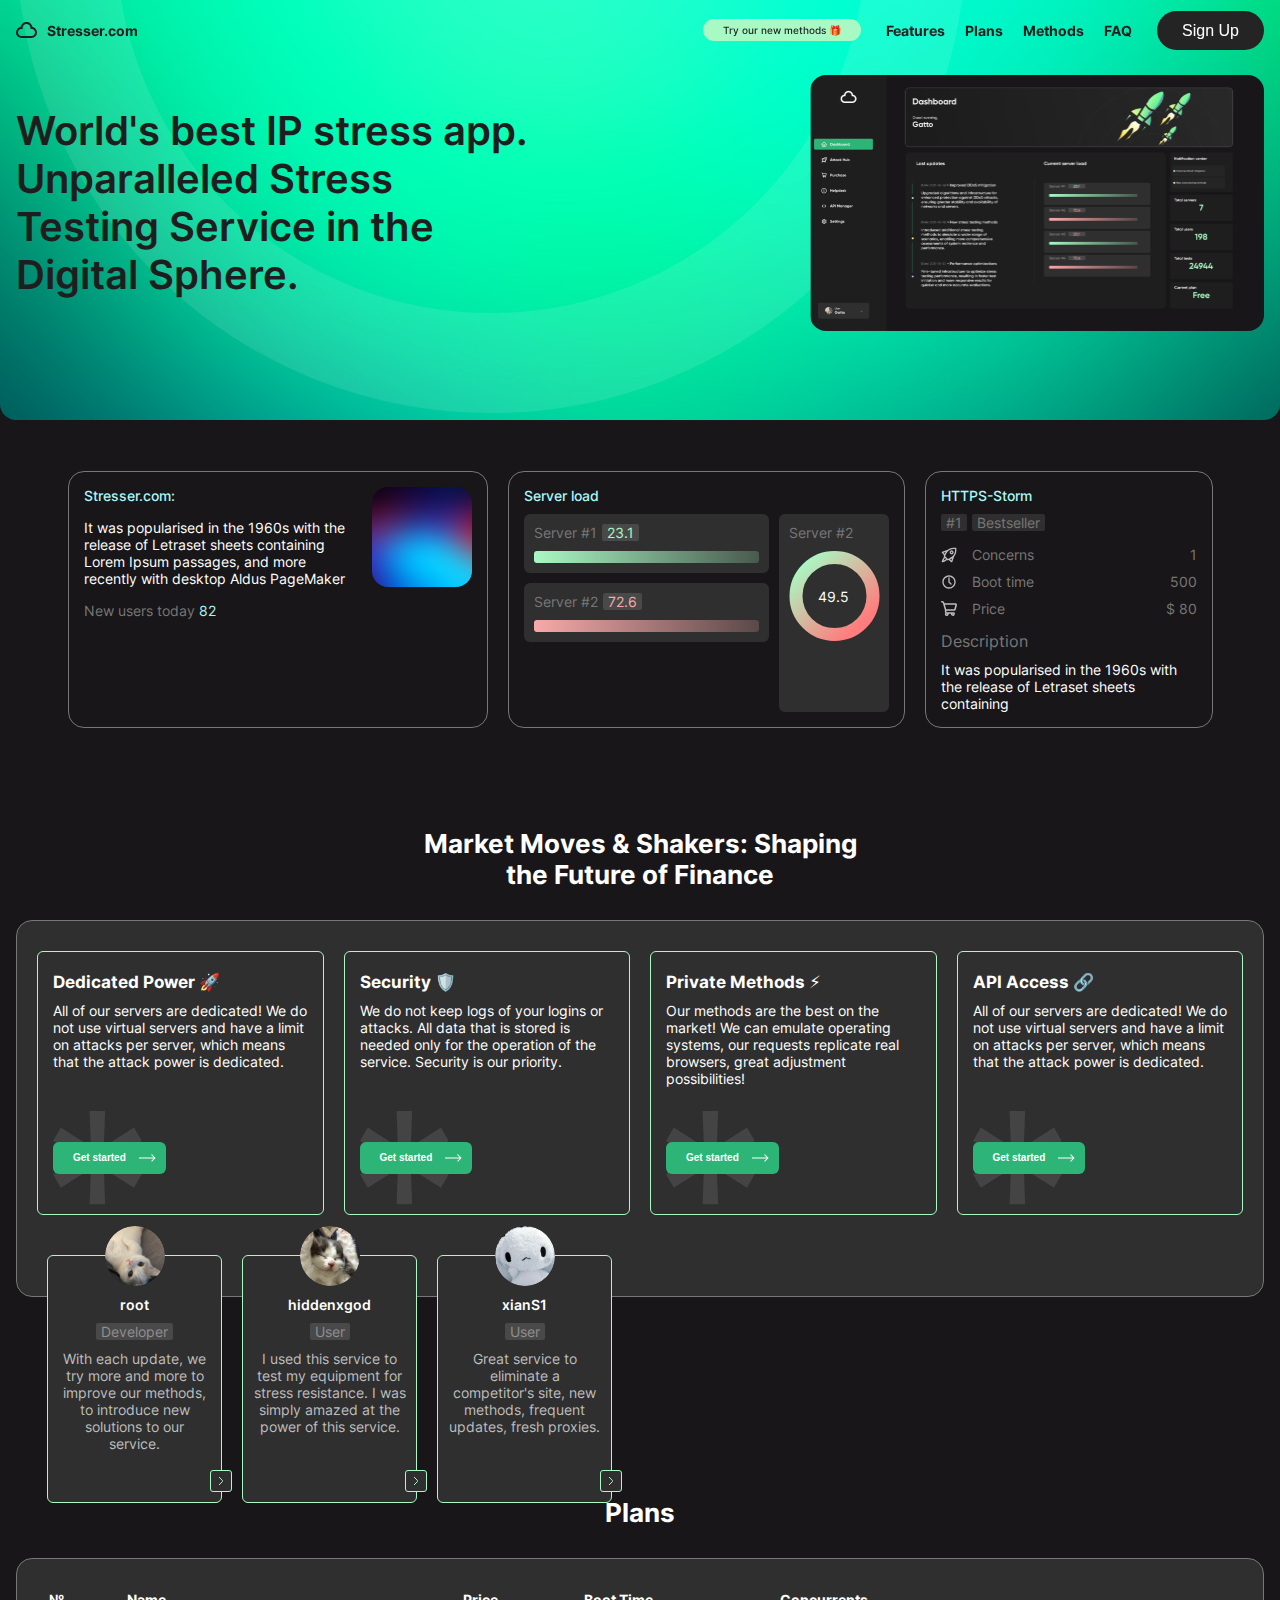
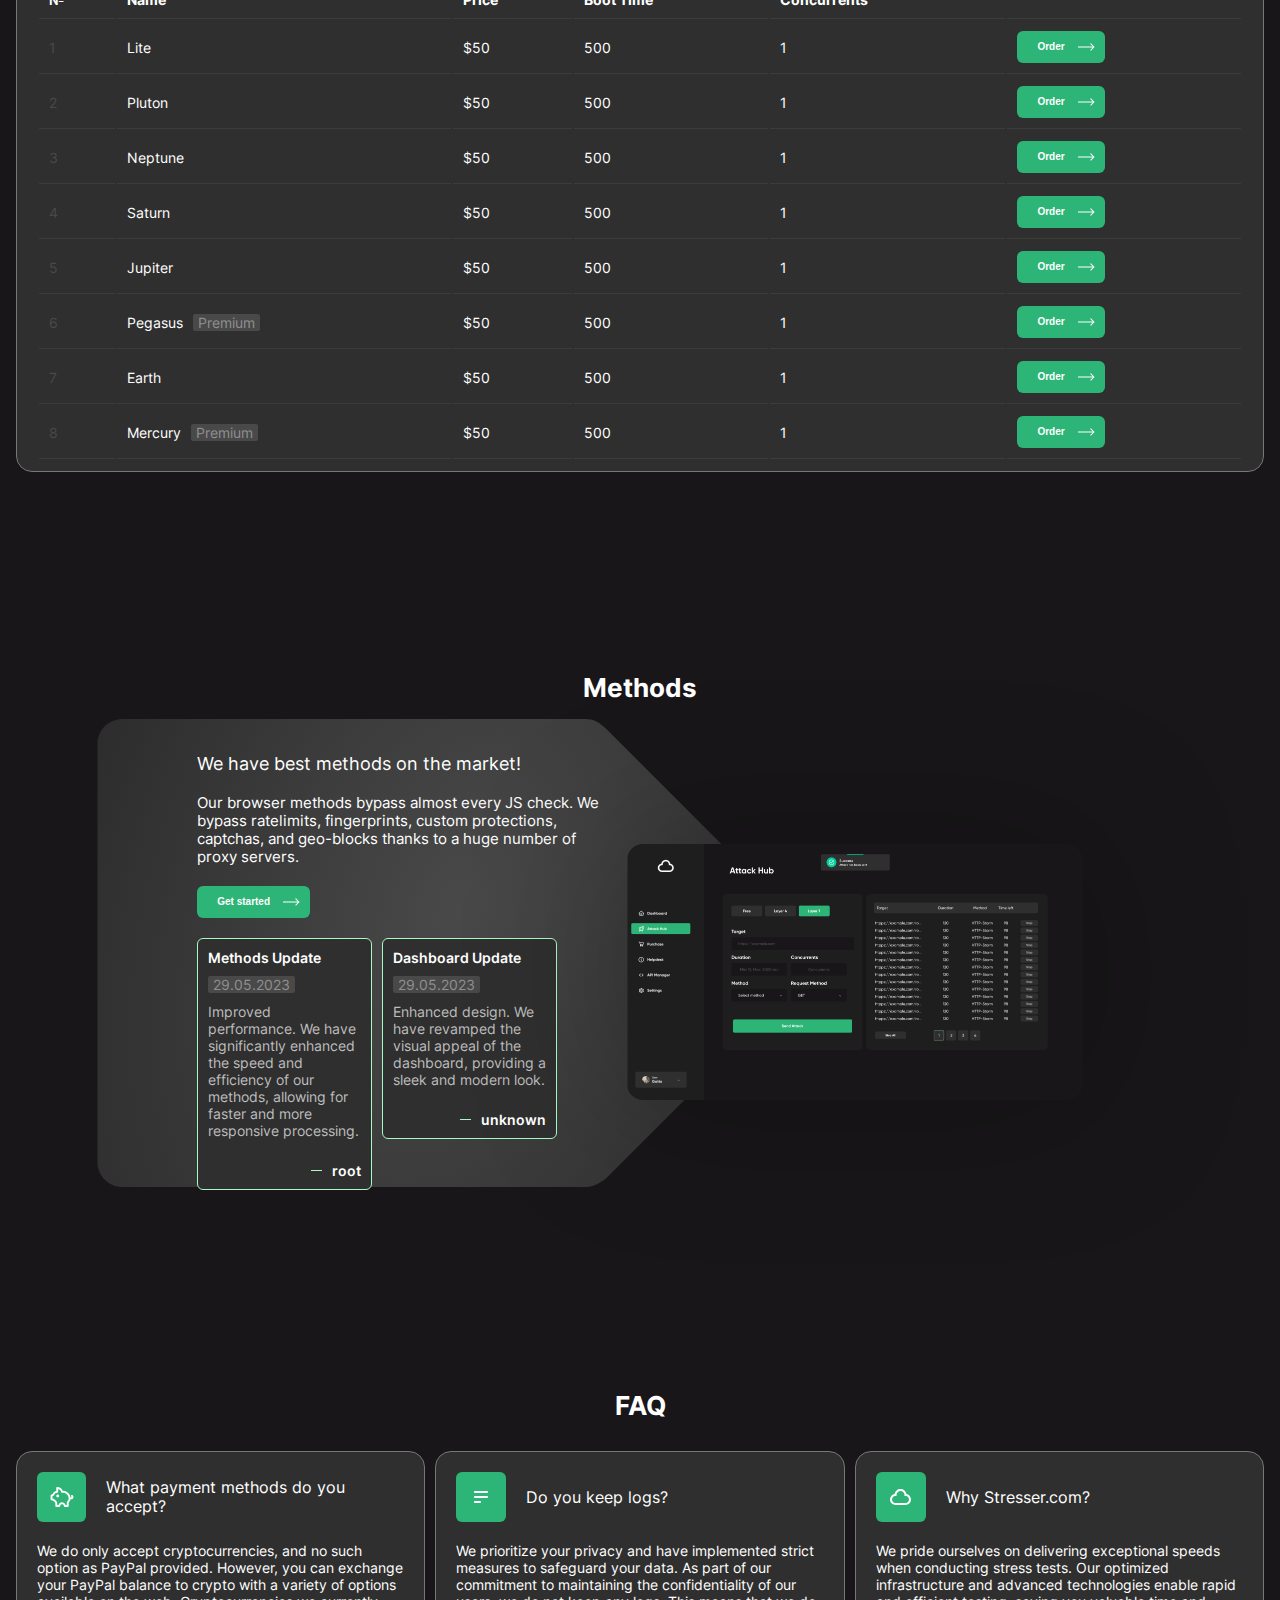
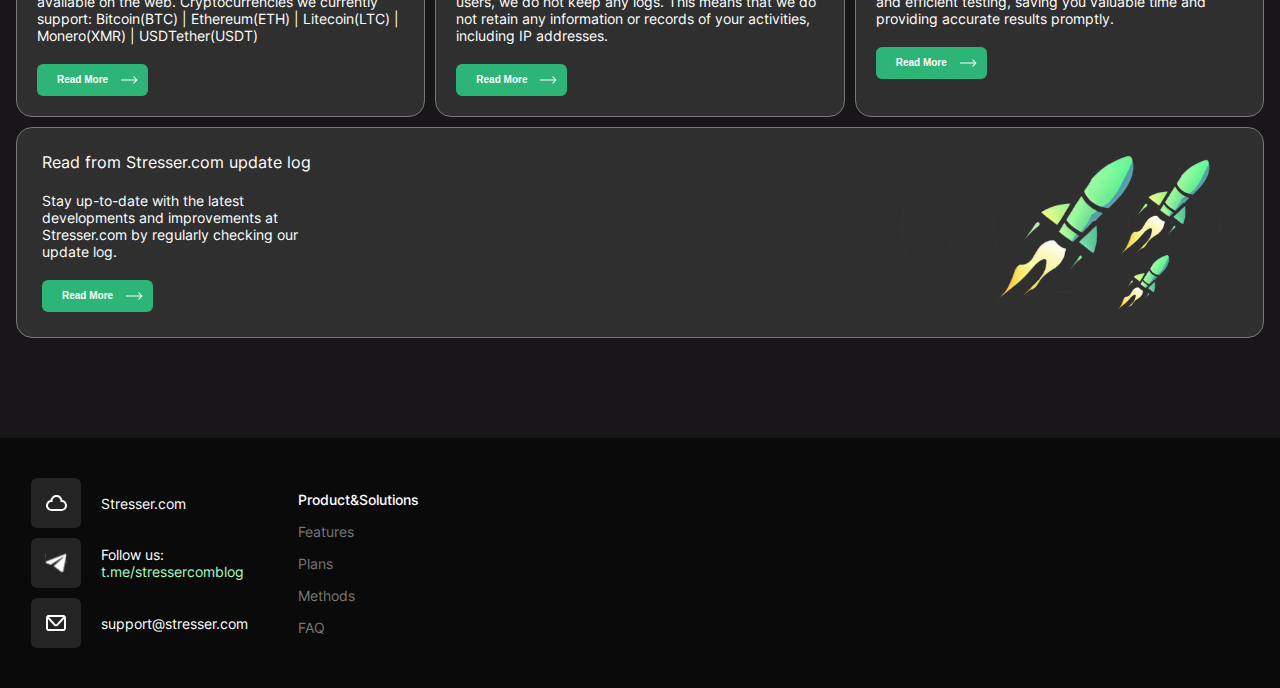
==== commit 7235aef8: "damn it" ====
--- a/index.html
+++ b/index.html
@@ -89,12 +89,12 @@
 							<div class="c1337"></div>
 						</div>
 						<!-- #2 -->
-						<div class="flex dir-column ai-start padd-10px gap-10px col-bg-004 radius-6px">
-							<div class="c43419 --red">
+						<div class="flex dir-column ai-start padd-10px gap-10px col-bg-004 radius-6px --red">
+							<div class="c43419">
 								<p class="col-005">Server #2</p>
 								<span>72.6</span>
 							</div>
-							<div class="c1337 --red"></div>
+							<div class="c1337"></div>
 						</div>
 					</div>
 					<!-- Curcle -->
@@ -112,9 +112,9 @@
 			<!-- HTTPS-Storm -->
 			<a class="card-hover flex dir-column ai-start padd-15px gap-10px bor-1px-col005 radius-16px max-w-420px w-fit">
 				<p class="medium col-007">HTTPS-Storm</p>
-				<div class="c43419 col-005">
-					<span>#1</span>
-					<span>Bestseller</span>
+				<div class="flex gap-5px col-005">
+					<div class="flex padd-rl-5px col-bg-004 radius-2px"><p>#1</p></div>
+					<div class="flex padd-rl-5px col-bg-004 radius-2px"><p>Bestseller</p></div>
 				</div>
 				<div class="flex dir-column ai-start gap-10px padd-tb-5px">
 					<div class="w-256px flex dir-row jc-spabet ai-center col-005">
--- a/css/styles.css
+++ b/css/styles.css
@@ -377,6 +377,26 @@
 	background-repeat: no-repeat;
 	background-position: center;
 	box-sizing: content-box;
+}
+button.green-onl {
+	position: relative;
+	display: flex;
+	flex-direction: row;
+	align-items: center;
+	padding: 10px 20px;
+	gap: 10px;
+	font-size: 10px;
+	line-height: 12px;
+	font-weight: 700;
+	min-height: 32px;
+	transition: all 200ms ease;
+	background: var(--color_primany_016);
+	color: var(--color_primany_001);
+	border-radius: 6px;
+}
+button.green-onl:hover {
+	transform: scale(1.02);
+	background-color: var(--color_primany_008);
 }
 
 .ds-buttons.ds-mini button {
@@ -2117,7 +2137,10 @@
 	.bp-4728.dir-row {
 		flex-direction: column;
 	}
-	.bp-4728 .max-w-280px, .bp-4728 .max-w-450px {
+	.bp-4728 .c42821.w-fit {
+		width: 100%;
+	}
+	.bp-4728 .max-w-280px, .bp-4728 .max-w-450px, .bp-4728 .max-w-320px {
 		max-width: unset;
 	}
 }
@@ -2164,6 +2187,36 @@
 	}
 	.whtd-collaps-sidemenu img {
 		max-width: 32px;
+	}
+}
+@media (max-width: 1270px) and (max-width: 800px) {
+	.whtd-collaps-sidemenu.max-w-320px {
+		max-width: unset !important;
+	}
+	.bp-12960 {
+		margin-bottom: 100px;
+	}
+	.bp-12960.max-h-100v\! {
+		max-height: unset;
+	}
+	.bp-40939 {
+		z-index: 666;
+		position: fixed;
+		bottom: 0;
+		justify-content: center;
+	}
+	.bp-40939.max-w-320px {
+		max-width: unset;
+		width: 100vw;
+	}
+	.bp-40939 div {
+		width: fit-content !important;
+	}
+	.bp-40939.h-100v {
+		height: fit-content;
+	}
+	.bp-40939 .dir-column, .bp-40939.dir-column {
+		flex-direction: row;
 	}
 }
 .ani-fade-show, [page] {
@@ -2383,7 +2436,7 @@
 	width: 100%;
 	height: 1px;
 }
-line .vertical {
+line.vertical {
 	width: 1px;
 	height: auto;
 }
@@ -2400,6 +2453,128 @@
 	background-color: var(--color_primany_010);
 	border-bottom: unset;
 	padding: 10px !important;
+}
+
+.notify-bar {
+	position: fixed;
+	top: 0;
+	left: 0;
+	width: 100%;
+	margin-top: 20px;
+	z-index: 1100;
+	display: flex;
+	align-items: center;
+	justify-content: center;
+	flex-direction: column;
+	gap: 10px;
+	pointer-events: none;
+}
+
+details {
+	background-color: var(--color_primany_002);
+	border-radius: 6px;
+	overflow: hidden;
+	width: 100%;
+}
+details summary {
+	display: flex;
+	flex-direction: column;
+	align-items: start;
+	justify-content: center;
+	padding: 20px;
+	background-color: var(--color_primany_002);
+	position: relative;
+	cursor: pointer;
+	user-select: none;
+}
+details summary.dir-row {
+	flex-direction: row;
+}
+details summary:hover {
+	background-color: var(--color_primany_017);
+}
+details summary::after {
+	content: "";
+	width: 100%;
+	height: 1px;
+	background-color: var(--color_primany_019);
+	position: absolute;
+	bottom: 0;
+	left: 0;
+	opacity: 0%;
+	transition: opacity 200ms linear;
+}
+details summary:not(.excludeBefore):before {
+	width: 8px;
+	height: 12px;
+	position: absolute;
+	right: 20px;
+	transform: rotate(0);
+	transform-origin: 0.2rem 50%;
+	transition: 0.25s transform ease;
+	background-color: currentColor;
+	-webkit-mask-image: url("data:image/svg+xml,%3Csvg width='8' height='12' viewBox='0 0 8 12' fill='none' xmlns='http://www.w3.org/2000/svg'%3E%3Cpath d='M2 0L8 6L2 12L0.842443 10.8553L4.86174 6.83601L5.69775 6L4.86174 5.16399L0.842443 1.15112L2 0Z' fill='currentColor'/%3E%3C/svg%3E");
+	mask-image: url("data:image/svg+xml,%3Csvg width='8' height='12' viewBox='0 0 8 12' fill='none' xmlns='http://www.w3.org/2000/svg'%3E%3Cpath d='M2 0L8 6L2 12L0.842443 10.8553L4.86174 6.83601L5.69775 6L4.86174 5.16399L0.842443 1.15112L2 0Z' fill='currentColor'/%3E%3C/svg%3E");
+	content: "";
+}
+details[open] > summary:not(.excludeBefore):before {
+	transform: rotate(90deg);
+}
+details[open] > summary::after {
+	opacity: 100%;
+}
+details summary::-webkit-details-marker {
+	display: none;
+}
+details:not([open]) .showWhenOpen {
+	display: none;
+}
+details[open] .details-expanded {
+	opacity: 100%;
+}
+details .details-expanded {
+	opacity: 0%;
+	transition: opacity 200ms linear;
+}
+details .details-expanded:not(.excludePadd) {
+	padding: 20px;
+}
+
+.notify-item {
+	display: flex;
+	max-width: 290px;
+	width: 100%;
+	padding: 15px 20px;
+	align-items: center;
+	gap: 20px;
+	position: relative;
+	border-radius: 6px;
+	background: var(--color_primany_004);
+	box-shadow: 0px 4px 4px 0px rgba(0, 0, 0, 0.25);
+}
+.notify-item::before {
+	content: "";
+	position: absolute;
+	top: 0;
+	left: 50%;
+	transform: translateX(-50%);
+	height: 3px;
+	width: 69px;
+	border-radius: 3px;
+	background: var(--nb-i-col);
+}
+.notify-item .ic {
+	display: flex;
+	min-width: 41px;
+	min-height: 41px;
+	padding: 6px 7px;
+	justify-content: center;
+	align-items: center;
+	border-radius: 50%;
+	background: var(--nb-i-col);
+}
+.notify-item .flex {
+	width: 100%;
 }
 
 code {
@@ -2407,6 +2582,23 @@
 	padding: 10px;
 	background-color: var(--color_primany_009);
 	color: var(--color_primany_016);
+}
+
+[contenteditable=true] {
+	width: 100% !important;
+	border-radius: 6px;
+	padding: 10px;
+	background-color: var(--color_primany_009);
+	padding-right: 28px;
+	position: relative;
+}
+[contenteditable=true]::after {
+	width: 14px;
+	height: 14px;
+	position: absolute;
+	right: 10px;
+	background: url("data:image/svg+xml,%3Csvg width='14' height='14' viewBox='0 0 14 14' fill='none' xmlns='http://www.w3.org/2000/svg'%3E%3Cpath fill-rule='evenodd' clip-rule='evenodd' d='M9.92253 0.676727C10.356 0.243419 10.9438 0 11.5566 0C12.1695 0 12.7573 0.243419 13.1908 0.676727L13.3233 0.809244C13.7566 1.24268 14 1.83047 14 2.44336C14 3.05624 13.7566 3.64403 13.3233 4.07747L11.985 5.41727L4.3969 13.0046C4.29828 13.1033 4.17472 13.1733 4.03941 13.2072L0.957636 13.9777C0.828522 14.01 0.693232 14.0084 0.564951 13.9729C0.436671 13.9374 0.319776 13.8692 0.225658 13.7751C0.13154 13.681 0.0634113 13.5641 0.0279102 13.4358C-0.00759094 13.3075 -0.00925288 13.1722 0.0230863 13.0431L0.793531 9.96135C0.827464 9.82605 0.897498 9.70249 0.996158 9.60387L8.62818 1.97184L9.92253 0.677498V0.676727ZM12.1013 1.76614C11.9569 1.6217 11.7609 1.54056 11.5566 1.54056C11.3523 1.54056 11.1564 1.6217 11.0119 1.76614L10.2523 2.52579L11.4503 3.7716L12.2339 2.98806C12.3783 2.84358 12.4594 2.64765 12.4594 2.44336C12.4594 2.23906 12.3783 2.04313 12.2339 1.89865L12.1013 1.76614V1.76614ZM10.3601 4.86101L9.1621 3.61597L2.23657 10.5423L1.82901 12.171L3.4585 11.7634L10.3609 4.86101H10.3601Z' fill='%238E8E8E'/%3E%3C/svg%3E%0A");
+	content: "";
 }
 
 .latest-update-item {
